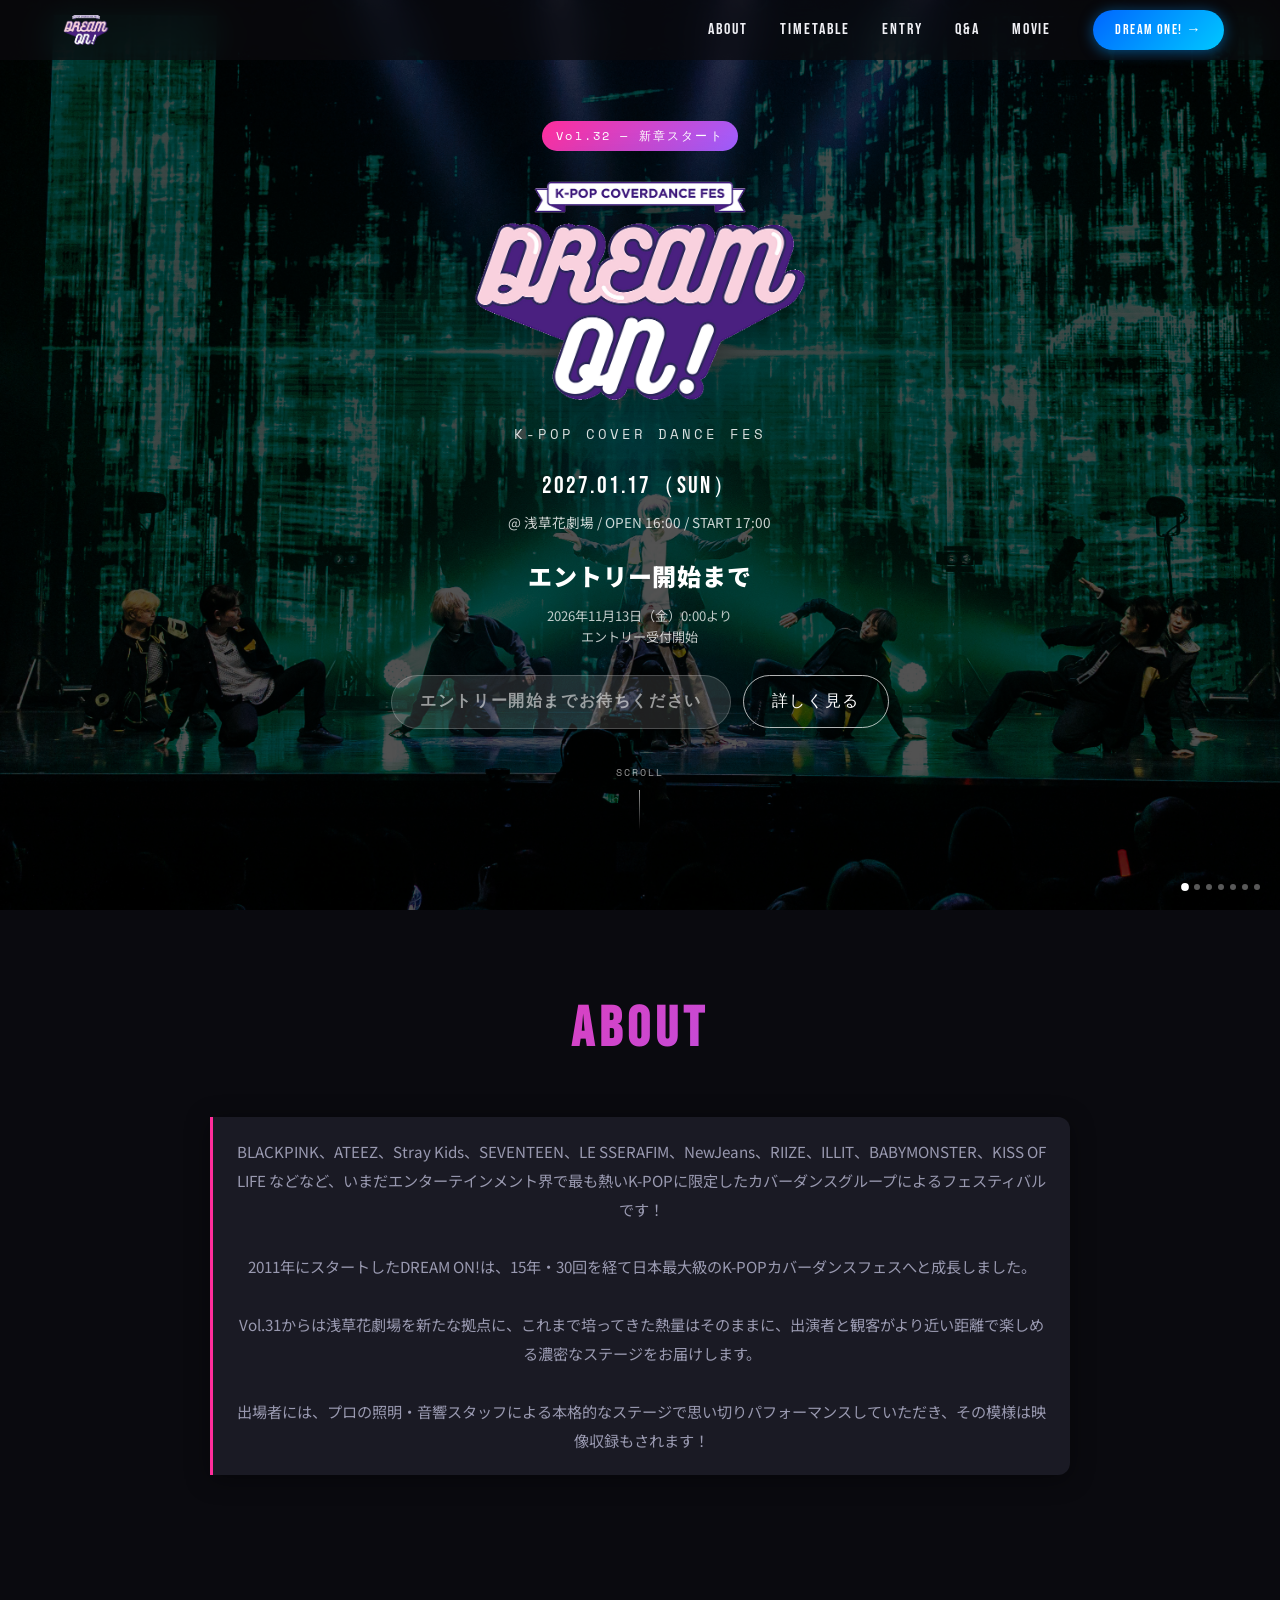
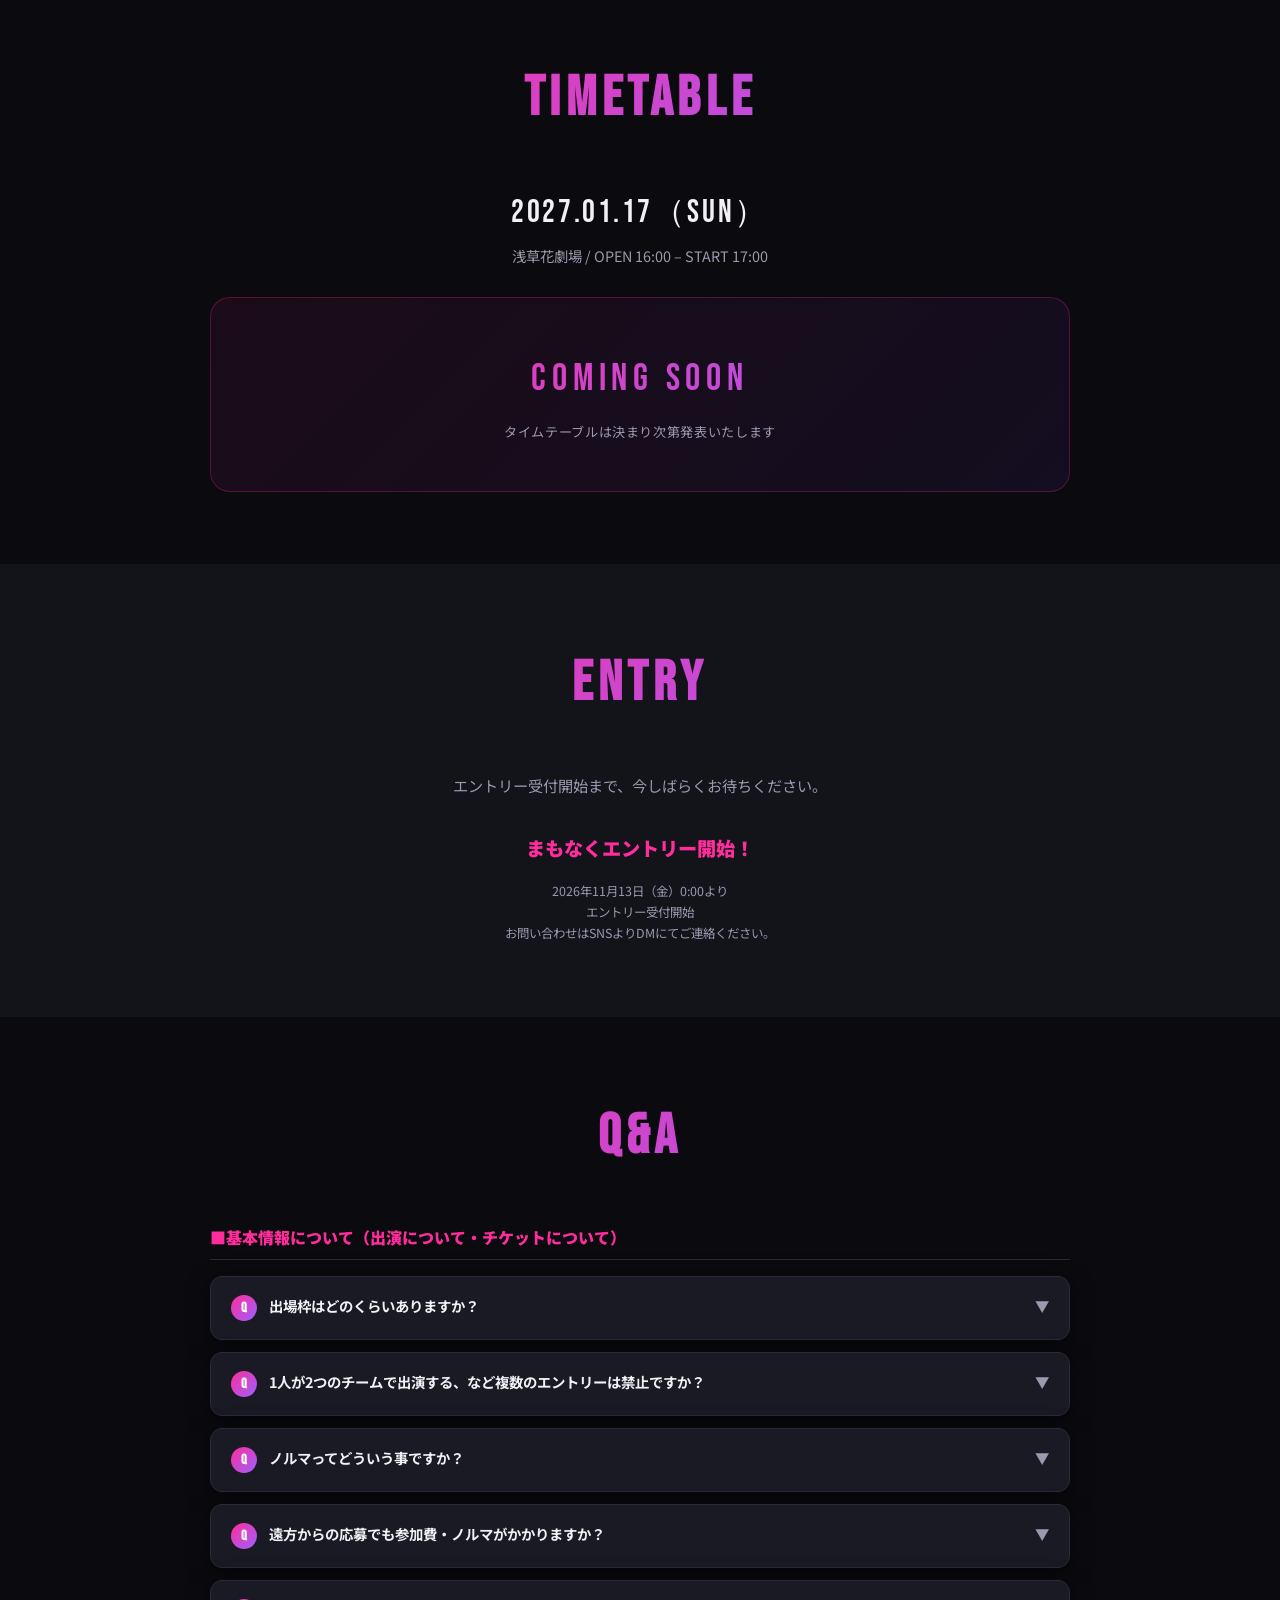
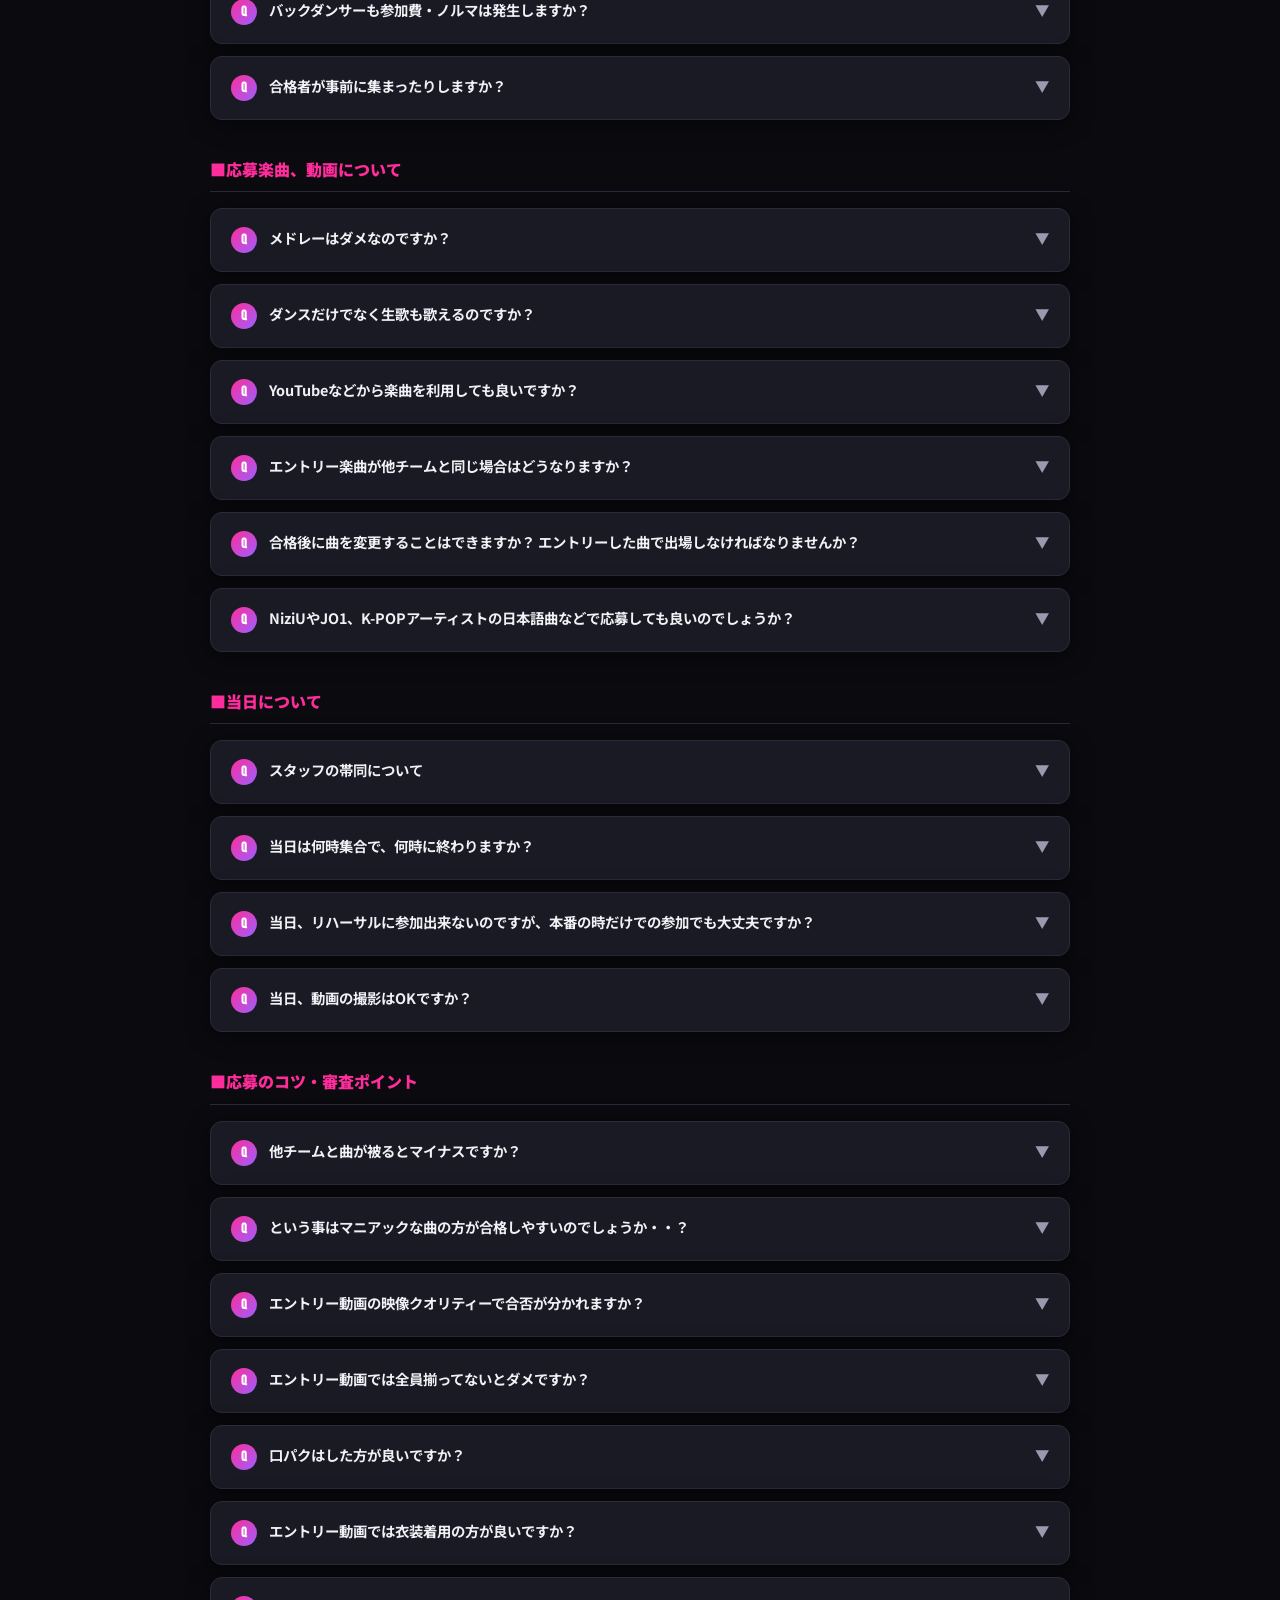
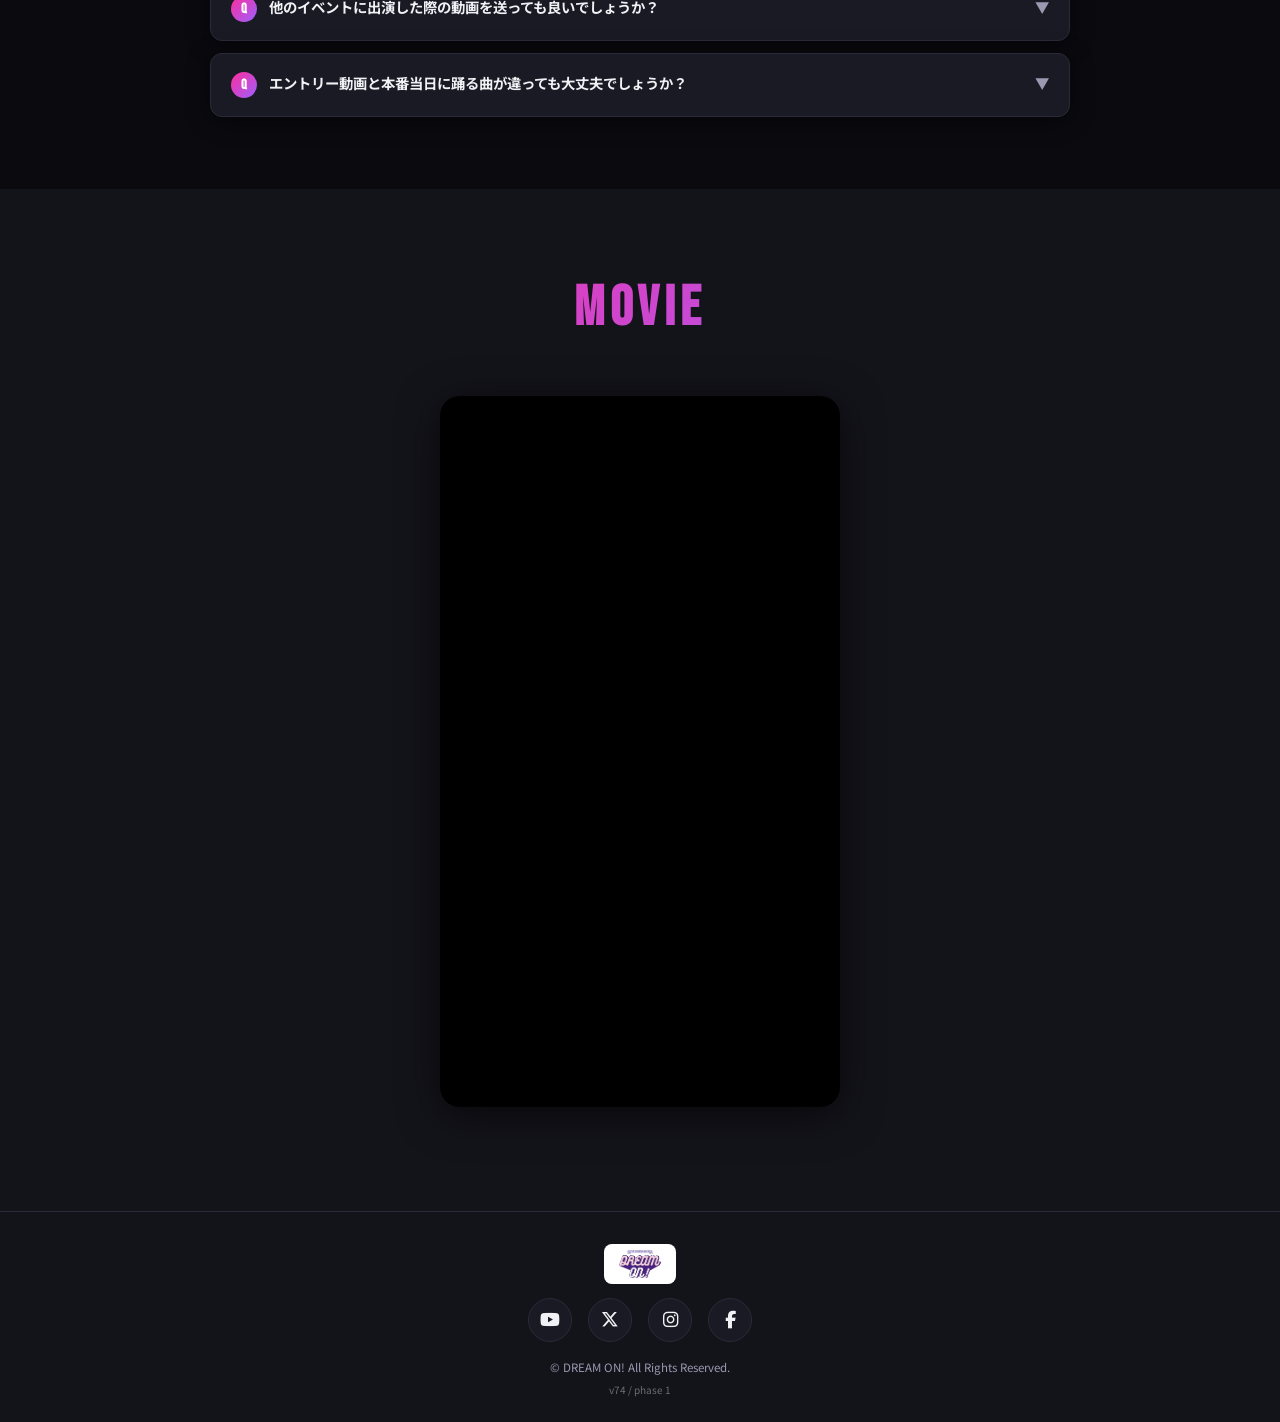
==== index.html @ 27d7d78e "Only render DREAM ON teams in announcement phase" ====
<!-- ============================================
     FILE TYPE : HTML
     SITE      : DREAM ON! (ドリオン)
     VERSION   : 74
============================================ -->
<!DOCTYPE html>
<html lang="ja">
<head>
  <meta charset="UTF-8" />
  <meta name="viewport" content="width=device-width, initial-scale=1.0" />
  <title>DREAM ON! – K-POP COVER DANCE FES</title>
  <meta name="description" content="K-POP COVER DANCE FES「DREAM ON!」は東京で開催されるK-POPカバーダンスの祭典です。" />
  <meta property="og:title" content="DREAM ON! – K-POP COVER DANCE FES" />
  <meta property="og:type" content="website" />
  <link rel="preconnect" href="https://fonts.googleapis.com" />
  <link rel="preconnect" href="https://fonts.gstatic.com" crossorigin />
  <link href="https://fonts.googleapis.com/css2?family=Bebas+Neue&family=Noto+Sans+JP:wght@400;700;900&family=Space+Mono:wght@400;700&display=swap" rel="stylesheet" />
  <link rel="stylesheet" href="https://cdnjs.cloudflare.com/ajax/libs/font-awesome/6.5.0/css/all.min.css" />
  <link rel="stylesheet" href="style.css?v=72" />
</head>
<body>
  <!-- Smooth transparency at the silhouette only; never blur logo colors/text. -->
  <svg width="0" height="0" aria-hidden="true" focusable="false" style="position:absolute;pointer-events:none">
    <defs>
      <filter id="logo-edge-soften" x="-5%" y="-5%" width="110%" height="110%" color-interpolation-filters="sRGB">
        <feGaussianBlur in="SourceAlpha" stdDeviation="0.6" result="softEdge" />
        <feComposite in="SourceGraphic" in2="softEdge" operator="in" />
      </filter>
    </defs>
  </svg>

  <header class="site-header" id="site-header">
    <div class="header-inner">
      <a href="#top" class="logo">
        <img src="images/logo.png"
             onerror="this.style.display='none';this.nextElementSibling.style.display='block';"
             alt="DREAM ON!" class="logo-img" />
        <span class="logo-text" style="display:none">DREAM ON!</span>
      </a>
      <a href="dreamone/index.html" class="site-switch-btn site-switch-btn--one">DREAM ONE! →</a>
      <nav class="global-nav" id="global-nav">
        <ul id="nav-list"></ul>
      </nav>
      <button class="hamburger" id="hamburger" aria-label="メニューを開く">
        <span></span><span></span><span></span>
      </button>
    </div>
  </header>

  <section class="hero" id="top">
    <div class="hero-slider" id="hero-slider"></div>
    <div class="hero-overlay"></div>
    <div class="hero-content">
      <div class="hero-vol-badge" id="hero-vol-badge"></div>
      <div class="hero-logo-wrap">
        <img src="images/logo.png" alt="DREAM ON!" class="hero-logo-img"
             onerror="this.style.display='none';this.nextElementSibling.style.display='block';" />
        <h1 class="hero-title" style="display:none">DREAM ON!</h1>
      </div>
      <p class="hero-sub">K-POP COVER DANCE FES</p>
      <div class="hero-info" id="hero-info"></div>
      <div class="hero-phase" id="hero-phase"></div>
      <div class="hero-cta" id="hero-cta"></div>
      <div class="hero-scroll-hint">
        <span>SCROLL</span>
        <div class="scroll-line"></div>
      </div>
    </div>
    <div class="hero-dots" id="hero-dots"></div>
  </section>

  <section class="section" id="about">
    <div class="section-inner">
      <h2 class="section-title">ABOUT</h2>
      <div class="about-lead" id="about-lead"></div>
    </div>
  </section>

  <section class="section section-alt" id="teams">
    <div class="section-inner">
      <h2 class="section-title">出演チーム一覧</h2>

      <h3 class="teams-block-title">通常ブロック 出演チーム</h3>
      <div class="teams-grid" id="teams-grid"></div>
      <p class="teams-note">(a to z)</p>

      <h3 class="teams-block-title teams-block-title--u18">U-18 アカデミーブロック 出演チーム</h3>
      <div class="teams-grid" id="teams-u18-grid"></div>
      <p class="teams-note">(a to z)</p>

      <div class="u18-section reveal" id="u18-section">
        <h3 class="u18-title" id="u18-title"></h3>
        <p class="u18-body" id="u18-body"></p>
      </div>
    </div>
  </section>

  <section class="section" id="timetable">
    <div class="section-inner">
      <h2 class="section-title">TIMETABLE</h2>
      <div class="timetable-header" id="timetable-header"></div>
      <div class="timetable-list" id="timetable-list"></div>
    </div>
  </section>

  <section class="section section-alt entry-section" id="entry">
    <div class="section-inner">
      <h2 class="section-title">ENTRY</h2>
      <div class="entry-content" id="entry-content">
        <!-- JSで描画 -->
      </div>
    </div>
  </section>

  <section class="section" id="qa">
    <div class="section-inner">
      <h2 class="section-title">Q&A</h2>
      <div class="qa-categories" id="qa-categories"></div>
    </div>
  </section>

  <section class="section section-alt" id="video">
    <div class="section-inner">
      <h2 class="section-title">MOVIE</h2>
      <div class="about-video">
        <iframe id="about-video-iframe" src="" frameborder="0"
          allow="autoplay; fullscreen; picture-in-picture; clipboard-write; encrypted-media"
          allowfullscreen title="DREAM ON! ダイジェスト映像"></iframe>
      </div>
    </div>
  </section>

  <footer class="site-footer">
    <div class="footer-inner">
      <div class="footer-logo">
        <span class="footer-logo-frame">
        <img src="images/logo.png"
             onerror="this.style.display='none';this.nextElementSibling.style.display='block';"
             alt="DREAM ON!" />
        <span class="logo-text" style="display:none">DREAM ON!</span>
        </span>
      </div>
      <div class="footer-social" id="footer-social"></div>
      <p class="footer-copy">© DREAM ON! All Rights Reserved.</p>
      <p class="footer-build" id="footer-build" style="font-size:10px;opacity:0.4;margin-top:4px;"></p>
    </div>
  </footer>

  <script src="main.js?v=74"></script>
</body>
</html>
<!-- ============================================
     FILE TYPE : HTML
     SITE      : DREAM ON! (ドリオン)
     VERSION   : 74
============================================ -->
---- style.css ----
/* ============================================
   FILE TYPE : CSS
   SITE      : DREAM ON! (ドリオン)
   VERSION   : 72
============================================ */
/* =============================================
   ============================================= */

:root {
  --bg:          #0a0a0f;
  --bg-alt:      #13131a;
  --bg-card:     #1a1a24;
  --text:        #f0f0f5;
  --text-sub:    #9999b0;
  --border:      #2a2a3a;
  --accent:      #ff2d9b;
  --accent2:     #9d5fff;
  --accent-grd:  linear-gradient(135deg, #ff2d9b 0%, #9d5fff 100%);
  --hero-overlay:rgba(0,0,0,0.68);
  --header-bg:   rgba(10,10,15,0.72);
  --shadow:      0 4px 24px rgba(0,0,0,0.4);
  --shadow-md:   0 8px 40px rgba(0,0,0,0.6);
  --radius:      12px;
  --radius-lg:   20px;
  --font-en:     'Bebas Neue', sans-serif;
  --font-mono:   'Space Mono', monospace;
  --font-jp:     'Noto Sans JP', sans-serif;
}
/* ライト/ダーク問わず常にダークデザインで固定 */

*, *::before, *::after { box-sizing: border-box; margin: 0; padding: 0; }
html { scroll-behavior: smooth; font-size: 16px; -webkit-text-size-adjust: 100%; color-scheme: dark; }
body { font-family: var(--font-jp); background: var(--bg); color: var(--text); line-height: 1.7; overflow-x: hidden; transition: background 0.3s, color 0.3s; }
img { max-width: 100%; height: auto; display: block; }
a { color: inherit; text-decoration: none; }
ul { list-style: none; }


/* ---------- Header（単一バー・全デバイス共通） ---------- */
.site-header {
  position: fixed; top: 0; left: 0; right: 0; z-index: 1000;
  background: var(--header-bg);
  backdrop-filter: blur(16px); -webkit-backdrop-filter: blur(16px);
  transition: background 0.3s, box-shadow 0.3s;
}
.header-inner {
  max-width: 1200px; margin: 0 auto; padding: 0 16px;
  height: 60px; display: flex; align-items: center; gap: 10px;
}

/* ロゴ（左端・余白で他を押し出す） */
.logo { display: flex; align-items: center; flex-shrink: 0; margin-right: auto; }
.logo-img { height: 34px; width: auto; object-fit: contain; filter: url(#logo-edge-soften); }
.logo-text { font-family: var(--font-en); font-size: 1.3rem; letter-spacing: 0.05em; background: var(--accent-grd); -webkit-background-clip: text; -webkit-text-fill-color: transparent; background-clip: text; }

/* サイト切り替えボタン（常時表示・青系） */
.site-switch-btn {
  flex-shrink: 0; display: inline-flex; align-items: center; gap: 5px;
  padding: 8px 18px; border-radius: 100px;
  font-family: var(--font-en); font-size: 0.9rem; letter-spacing: 0.1em;
  white-space: nowrap;
  background: linear-gradient(135deg, #0066ff, #00c8ff);
  color: #fff !important; -webkit-text-fill-color: #fff;
  box-shadow: 0 2px 14px rgba(0,150,255,0.5);
  transition: transform 0.2s, box-shadow 0.2s;
  animation: switchPulse 2.5s ease-in-out infinite;
}
.site-switch-btn:active { transform: scale(0.96); }
.site-switch-btn:hover { box-shadow: 0 4px 22px rgba(0,150,255,0.7); }
@keyframes switchPulse { 0%,100% { transform: scale(1); } 50% { transform: scale(1.03); } }

/* ハンバーガー（スマホのみ） */
.hamburger { flex-shrink: 0; display: flex; flex-direction: column; gap: 5px; background: none; border: none; cursor: pointer; padding: 6px; }
.hamburger span { display: block; width: 24px; height: 2px; background: var(--text); border-radius: 2px; transition: transform 0.3s, opacity 0.3s; }
.hamburger.open span:nth-child(1) { transform: translateY(7px) rotate(45deg); }
.hamburger.open span:nth-child(2) { opacity: 0; }
.hamburger.open span:nth-child(3) { transform: translateY(-7px) rotate(-45deg); }

/* ナビ（スマホ：ヘッダー下にドロップダウン） */
.global-nav {
  position: fixed; top: 60px; left: 0; right: 0;
  background: var(--header-bg);
  backdrop-filter: blur(20px); -webkit-backdrop-filter: blur(20px);
  max-height: 0; overflow: hidden;
  transition: max-height 0.4s ease, padding 0.3s;
}
.global-nav.open { max-height: 400px; padding: 12px 0; box-shadow: 0 8px 24px rgba(0,0,0,0.15); }
.global-nav ul { display: flex; flex-direction: column; align-items: center; gap: 2px; }
.global-nav ul li a { display: block; padding: 12px 40px; font-family: var(--font-en); font-size: 1.4rem; letter-spacing: 0.12em; color: var(--text); transition: color 0.2s; }
.global-nav ul li a:hover { color: var(--accent); }

/* ---------- Hero ---------- */
.hero {
  position: relative; width: 100%; min-height: 100svh;
  overflow: hidden; display: flex; flex-direction: column;
  align-items: center; justify-content: center;
  padding: 100px 24px 80px; box-sizing: border-box;
}
.hero-slider { position: absolute; inset: 0; }
.hero-slide { position: absolute; inset: 0; background-size: cover; background-position: center center; background-repeat: no-repeat; opacity: 0; transition: opacity 1s ease; }
.hero-slide.active { opacity: 1; }
.hero-slide.fallback-0 { background-image: linear-gradient(135deg, #1a0030, #3d0068, #6b0099); }
.hero-slide.fallback-1 { background-image: linear-gradient(135deg, #00204a, #004080, #0070cc); }
.hero-slide.fallback-2 { background-image: linear-gradient(135deg, #2d0038, #7a0080, #cc00cc); }
.hero-slide.fallback-3 { background-image: linear-gradient(135deg, #1a1a00, #4a4a00, #999900); }
.hero-slide.fallback-4 { background-image: linear-gradient(135deg, #001a2d, #003d5c, #0080bb); }
.hero-overlay { position: absolute; inset: 0; background: var(--hero-overlay); z-index: 1; }
.hero-content { position: relative; z-index: 2; text-align: center; padding: 0; color: #fff; max-width: 600px; }
.hero-logo-wrap { margin-bottom: 8px; animation: fadeInUp 0.8s 0.4s both; }
.hero-logo-img { max-width: min(440px, 85vw); width: 100%; margin: 0 auto; filter: url(#logo-edge-soften) drop-shadow(0 4px 24px rgba(0,0,0,0.45)); }
.hero-vol-badge { display: inline-block; font-family: var(--font-mono); font-size: 0.75rem; letter-spacing: 0.18em; background: var(--accent-grd); padding: 5px 14px; border-radius: 100px; margin-bottom: 16px; animation: fadeInUp 0.8s 0.2s both; }
.hero-title { font-family: var(--font-en); font-size: clamp(4rem, 20vw, 8rem); line-height: 1; letter-spacing: 0.04em; color: #fff; text-shadow: 0 2px 40px rgba(0,0,0,0.5); animation: fadeInUp 0.8s 0.4s both; }
.hero-sub { font-family: var(--font-mono); font-size: clamp(0.65rem, 3vw, 0.85rem); letter-spacing: 0.22em; color: rgba(255,255,255,0.85); margin-top: 8px; animation: fadeInUp 0.8s 0.55s both; }
.hero-info { margin-top: 20px; animation: fadeInUp 0.8s 0.7s both; }
.hero-info .event-date { font-family: var(--font-en); font-size: clamp(1.1rem, 4vw, 1.5rem); letter-spacing: 0.08em; }
.hero-info .event-venue { font-size: 0.85rem; color: rgba(255,255,255,0.8); margin-top: 4px; }
.hero-cta { display: flex; gap: 12px; justify-content: center; flex-wrap: wrap; margin-top: 28px; animation: fadeInUp 0.8s 0.85s both; }

/* ---------- Phase（エントリー状態） ---------- */
.hero-phase { margin-top: 22px; animation: fadeInUp 0.8s 0.8s both; }
.phase-headline { font-size: clamp(1.1rem, 4.5vw, 1.5rem); font-weight: 900; letter-spacing: 0.04em; margin-bottom: 8px; }
.phase-headline.phase-open { color: #ff6ec7; text-shadow: 0 0 18px rgba(255,45,155,0.5); }
.phase-headline.phase-before { color: #ffffff; }
.phase-headline.phase-closed { color: #c0c0d0; }
.phase-headline.phase-announced { color: #ffd84d; text-shadow: 0 0 18px rgba(255,200,40,0.5); }
.phase-note { font-size: 0.82rem; color: rgba(255,255,255,0.75); line-height: 1.6; white-space: pre-line; }
.phase-cd-label { font-family: var(--font-mono); font-size: 0.7rem; letter-spacing: 0.15em; color: rgba(255,255,255,0.6); margin-bottom: 6px; margin-top: 10px; }
.phase-event-date { font-size: 0.9rem; color: rgba(255,255,255,0.85); margin: 8px 0 4px; letter-spacing: 0.05em; }
.cd-box-large .cd-num { font-size: clamp(3rem, 15vw, 5rem); }
.cd-box-large { min-width: 120px; padding: 20px 16px; }

/* カウントダウン */
.phase-countdown { display: flex; gap: 10px; justify-content: center; margin: 14px 0; }
.cd-box { display: flex; flex-direction: column; align-items: center; min-width: 58px; padding: 10px 6px; background: rgba(255,255,255,0.08); border: 1px solid rgba(255,255,255,0.18); border-radius: 12px; backdrop-filter: blur(6px); }
.cd-num { font-family: var(--font-en); font-size: clamp(1.6rem, 7vw, 2.4rem); line-height: 1; color: #fff; }
.cd-unit { font-family: var(--font-mono); font-size: 0.55rem; letter-spacing: 0.15em; color: rgba(255,255,255,0.6); margin-top: 4px; }
.cd-open { font-weight: 900; font-size: 1.1rem; color: #ff6ec7; }

/* 無効ボタン */
.btn-disabled { display: inline-flex; align-items: center; justify-content: center; padding: 12px 28px; border-radius: 100px; font-family: var(--font-jp); font-weight: 700; font-size: 0.85rem; letter-spacing: 0.04em; background: rgba(255,255,255,0.12); color: rgba(255,255,255,0.55); border: 1px solid rgba(255,255,255,0.2); cursor: default; white-space: nowrap; }
.hero-scroll-hint { position: relative; margin-top: 36px; z-index: 2; display: flex; flex-direction: column; align-items: center; gap: 8px; color: rgba(255,255,255,0.6); font-family: var(--font-mono); font-size: 0.65rem; letter-spacing: 0.2em; animation: fadeIn 1s 1.2s both; }
.scroll-line { width: 1px; height: 40px; background: linear-gradient(to bottom, rgba(255,255,255,0.6), transparent); animation: scrollPulse 1.8s ease-in-out infinite; }
.hero-dots { position: absolute; bottom: 20px; right: 20px; z-index: 3; display: flex; gap: 6px; }
.hero-dot { width: 6px; height: 6px; border-radius: 50%; background: rgba(255,255,255,0.35); border: none; cursor: pointer; padding: 0; transition: background 0.3s, transform 0.3s; }
.hero-dot.active { background: #fff; transform: scale(1.3); }

/* ---------- Buttons ---------- */
.btn { display: inline-flex; align-items: center; justify-content: center; padding: 12px 28px; border-radius: 100px; font-family: var(--font-en); font-size: 1rem; letter-spacing: 0.1em; cursor: pointer; transition: transform 0.2s, box-shadow 0.2s; white-space: nowrap; }
.btn:active { transform: scale(0.97); }
.btn-primary { background: var(--accent-grd); color: #fff; box-shadow: 0 4px 20px rgba(233,30,140,0.35); }
.btn-primary:hover { box-shadow: 0 6px 28px rgba(233,30,140,0.55); }
.btn-outline { background: transparent; color: #fff; border: 1.5px solid rgba(255,255,255,0.7); }
.btn-outline:hover { background: rgba(255,255,255,0.1); }
.btn-large { padding: 16px 48px; font-size: 1.2rem; }

/* ---------- Sections ---------- */
.section { padding: 72px 0; background: var(--bg); }
.section-alt { background: var(--bg-alt); }
.section-inner { max-width: 900px; margin: 0 auto; padding: 0 20px; }
.section-title { font-family: var(--font-en); font-size: clamp(2.2rem, 8vw, 3.5rem); letter-spacing: 0.1em; text-align: center; margin-bottom: 40px; background: var(--accent-grd); -webkit-background-clip: text; -webkit-text-fill-color: transparent; background-clip: text; }

/* ---------- About ---------- */
.about-lead { font-size: 0.95rem; line-height: 1.9; color: var(--text-sub); text-align: center; margin-bottom: 32px; padding: 20px; border-left: 3px solid var(--accent); background: var(--bg-card); border-radius: 0 var(--radius) var(--radius) 0; box-shadow: var(--shadow); }
.about-video { position: relative; width: 100%; max-width: 400px; aspect-ratio: 9 / 16; margin: 0 auto 32px; background: #000; border-radius: var(--radius-lg); overflow: hidden; box-shadow: var(--shadow-md); }
.about-video iframe { position: absolute; inset: 0; width: 100%; height: 100%; border: none; }
.about-body { font-size: 0.9rem; line-height: 2; color: var(--text-sub); white-space: pre-line; margin-bottom: 40px; }
.features-grid { display: grid; grid-template-columns: 1fr 1fr; gap: 16px; }
.feature-card { background: var(--bg-card); border: 1px solid var(--border); border-radius: var(--radius); padding: 20px 16px; box-shadow: var(--shadow); transition: transform 0.2s, box-shadow 0.2s; }
.feature-card:hover { transform: translateY(-3px); box-shadow: var(--shadow-md); }
.feature-icon { font-size: 1.8rem; margin-bottom: 8px; }
.feature-title { font-size: 0.85rem; font-weight: 700; margin-bottom: 4px; }
.feature-desc { font-size: 0.78rem; color: var(--text-sub); line-height: 1.6; }

/* ---------- Timetable ---------- */
.timetable-header { text-align: center; margin-bottom: 28px; }
.timetable-header .tt-date { font-family: var(--font-en); font-size: clamp(1.4rem, 5vw, 2rem); letter-spacing: 0.08em; }
.timetable-header .tt-venue { font-size: 0.9rem; color: var(--text-sub); margin-top: 4px; }
.timetable-list { display: flex; flex-direction: column; gap: 2px; }
.tt-row { display: flex; align-items: center; border-radius: var(--radius); overflow: hidden; background: var(--bg-card); border: 1px solid var(--border); transition: transform 0.15s; }
.tt-row:hover { transform: translateX(4px); }
.tt-time { flex-shrink: 0; width: 80px; background: var(--accent-grd); color: #fff; text-align: center; padding: 14px 8px; font-family: var(--font-mono); font-size: 0.82rem; font-weight: 700; }
.tt-act { flex: 1; padding: 14px 16px; font-size: 0.9rem; font-weight: 500; }
.tt-row.dj .tt-time { background: linear-gradient(135deg, #7c3aed, #a855f7); }
.tt-row.dj .tt-act { color: var(--text-sub); font-style: italic; }

/* ---------- Teams ---------- */
.teams-block-title { font-size: 1rem; font-weight: 900; text-align: center; margin: 28px 0 14px; color: var(--text); }
.teams-block-title:first-of-type { margin-top: 0; }
.teams-block-title--u18 { color: var(--accent); }
.teams-grid { display: grid; grid-template-columns: repeat(2, 1fr); gap: 10px; margin-bottom: 12px; justify-items: center; }
.teams-grid:has(.team-card:only-child) { grid-template-columns: 1fr; max-width: 320px; margin-left: auto; margin-right: auto; }
.team-card { background: var(--bg-card); border: 1px solid var(--border); border-radius: var(--radius); padding: 12px 14px; font-size: 0.82rem; font-weight: 700; text-align: center; transition: transform 0.2s, border-color 0.2s; }
.team-card:hover { transform: translateY(-2px); border-color: var(--accent); box-shadow: 0 4px 16px rgba(233,30,140,0.2); }
.teams-note { text-align: center; font-size: 0.75rem; color: var(--text-sub); margin-bottom: 8px; }

/* ---------- Coming Soon ---------- */
.coming-soon-box {
  position: relative;
  padding: 48px 24px;
  text-align: center;
  border: 1px solid rgba(233,30,140,0.3);
  border-radius: var(--radius-lg);
  background: linear-gradient(135deg, rgba(233,30,140,0.08), rgba(124,58,237,0.08));
  overflow: hidden;
}
.coming-soon-text {
  font-family: var(--font-en);
  font-size: clamp(1.6rem, 7vw, 2.4rem);
  letter-spacing: 0.15em;
  background: var(--accent-grd);
  -webkit-background-clip: text; -webkit-text-fill-color: transparent; background-clip: text;
}
.coming-soon-sub { margin-top: 10px; font-size: 0.82rem; color: var(--text-sub); letter-spacing: 0.05em; }

/* ---------- Entry ---------- */
.entry-section { text-align: center; }
.entry-lead { font-size: 0.95rem; line-height: 1.9; margin-bottom: 32px; color: var(--text-sub); }
.entry-steps { display: flex; flex-direction: column; gap: 16px; margin-bottom: 36px; text-align: left; }
.entry-step { display: flex; align-items: flex-start; gap: 16px; background: var(--bg-card); border: 1px solid var(--border); border-radius: var(--radius); padding: 18px 20px; box-shadow: var(--shadow); }
.step-num { font-family: var(--font-en); font-size: 2rem; line-height: 1; background: var(--accent-grd); -webkit-background-clip: text; -webkit-text-fill-color: transparent; background-clip: text; flex-shrink: 0; }
.step-text strong { display: block; font-size: 0.95rem; font-weight: 700; margin-bottom: 4px; }
.step-text span { font-size: 0.82rem; color: var(--text-sub); }
.entry-note { margin-top: 16px; font-size: 0.78rem; color: var(--text-sub); }

/* ENTRYフェーズ対応 */
.entry-phase-msg { text-align: center; padding: 16px 0; }
.entry-phase-closed .entry-lead { color: var(--text-sub); }
.entry-announced-img { max-width: min(600px, 100%); margin: 0 auto 28px; border-radius: var(--radius-lg); box-shadow: var(--shadow-md); }
.entry-event-cd-label { font-family: var(--font-mono); font-size: 0.75rem; letter-spacing: 0.18em; color: var(--accent); margin-bottom: 12px; }
.entry-cd-wrap { display: flex; gap: 12px; justify-content: center; margin-bottom: 8px; }
.entry-cd-box { display: flex; flex-direction: column; align-items: center; min-width: 68px; padding: 14px 8px; background: var(--bg-card); border: 1px solid var(--border); border-radius: var(--radius); box-shadow: var(--shadow); }
.entry-cd-num { font-family: var(--font-en); font-size: clamp(1.8rem, 7vw, 2.8rem); line-height: 1; color: var(--text); }
.entry-cd-unit { font-family: var(--font-mono); font-size: 0.55rem; letter-spacing: 0.15em; color: var(--text-sub); margin-top: 4px; }
.entry-cd-open { font-weight: 900; font-size: 1.2rem; color: var(--accent); margin: 12px 0; }

/* ---------- Q&A ---------- */
.qa-category { margin-bottom: 36px; }
.qa-category:last-child { margin-bottom: 0; }
.qa-category-title { font-size: 1rem; font-weight: 900; color: var(--accent); margin-bottom: 16px; padding-bottom: 8px; border-bottom: 1px solid var(--border); }
.qa-list { display: flex; flex-direction: column; gap: 12px; }
.qa-item { background: var(--bg-card); border: 1px solid var(--border); border-radius: var(--radius); overflow: hidden; box-shadow: var(--shadow); }
.qa-question { width: 100%; background: none; border: none; padding: 18px 20px; text-align: left; cursor: pointer; display: flex; align-items: flex-start; gap: 12px; font-family: var(--font-jp); font-size: 0.9rem; font-weight: 700; color: var(--text); transition: background 0.2s; }
.qa-q-icon { flex-shrink: 0; width: 26px; height: 26px; border-radius: 50%; background: var(--accent-grd); color: #fff; display: flex; align-items: center; justify-content: center; font-family: var(--font-en); font-size: 0.85rem; }
.qa-chevron { margin-left: auto; flex-shrink: 0; transition: transform 0.3s; color: var(--text-sub); }
.qa-item.open .qa-chevron { transform: rotate(180deg); }
.qa-answer { max-height: 0; overflow: hidden; transition: max-height 0.35s ease; }
.qa-item.open .qa-answer { max-height: 300px; }
.qa-answer-inner { padding: 0 20px 18px 58px; font-size: 0.88rem; line-height: 1.8; color: var(--text-sub); }

/* ---------- Footer ---------- */
.site-footer { background: var(--bg-alt); border-top: 1px solid var(--border); padding: 48px 0 32px; }
.footer-inner { max-width: 600px; margin: 0 auto; padding: 0 20px; text-align: center; }
.footer-logo { display: flex; justify-content: center; margin-bottom: 20px; }
.footer-logo-frame { display: inline-flex; background: white; padding: 4px 8px; border-radius: 8px; }
.footer-logo img { height: 32px; width: auto; object-fit: contain; filter: url(#logo-edge-soften); }
.footer-social { display: flex; justify-content: center; gap: 16px; margin-bottom: 24px; flex-wrap: wrap; }
.social-link { display: flex; align-items: center; justify-content: center; width: 44px; height: 44px; border-radius: 50%; border: 1px solid var(--border); background: var(--bg-card); font-size: 1.1rem; color: var(--text); transition: transform 0.2s, border-color 0.2s, color 0.2s; }
.social-link:hover { transform: translateY(-3px); border-color: var(--accent); color: var(--accent); }
.footer-links { display: flex; justify-content: center; gap: 20px; flex-wrap: wrap; margin-bottom: 20px; }
.footer-links a { font-size: 0.78rem; color: var(--text-sub); text-decoration: underline; text-underline-offset: 3px; }
.footer-links a:hover { color: var(--accent); }
.footer-copy { font-size: 0.72rem; color: var(--text-sub); }

/* ---------- Animations ---------- */
@keyframes fadeInUp { from { opacity: 0; transform: translateY(24px); } to { opacity: 1; transform: translateY(0); } }
@keyframes fadeIn { from { opacity: 0; } to { opacity: 1; } }
@keyframes scrollPulse { 0%, 100% { opacity: 0.6; } 50% { opacity: 1; } }
.reveal { opacity: 0; transform: translateY(28px); transition: opacity 0.6s ease, transform 0.6s ease; }
.reveal.visible { opacity: 1; transform: translateY(0); }

/* ---------- Desktop (768px+) ---------- */
@media (min-width: 768px) {
  /* PCではナビを横並び、すべて1行に収める */
  .hamburger { display: none; }
  .global-nav {
    position: static; max-height: none; padding: 0;
    background: none; backdrop-filter: none; -webkit-backdrop-filter: none;
    overflow: visible; box-shadow: none;
    flex-shrink: 0;
  }
  .global-nav ul { flex-direction: row; gap: 0; }
  .global-nav ul li a { padding: 8px 12px; font-size: 0.95rem; }
  /* 並び順：ロゴ（左）→ ナビ → 切り替えボタン（右） */
  .logo { margin-right: auto; }
  .global-nav { order: 2; margin-right: 16px; }
  .site-switch-btn { order: 3; font-size: 0.9rem; padding: 8px 22px; }
  .hero { padding-top: 120px; padding-bottom: 80px; }

  .features-grid { grid-template-columns: repeat(4, 1fr); }
  .teams-grid { grid-template-columns: repeat(3, 1fr); }
  .entry-steps { flex-direction: row; gap: 20px; }
  .entry-step { flex-direction: column; text-align: center; flex: 1; }
  .site-footer { padding: 32px 0 24px; }
  .footer-logo { margin-bottom: 14px; }
  .footer-social { margin-bottom: 16px; }
  .footer-links { margin-bottom: 12px; }
}
@media (min-width: 1024px) {
  .teams-grid { grid-template-columns: repeat(4, 1fr); }
  .global-nav ul li a { padding: 8px 16px; font-size: 1rem; }
}
/* ============================================
   FILE TYPE : CSS
   SITE      : DREAM ON! (ドリオン)
   VERSION   : 71
============================================ */

/* ---------- U-18 アカデミーブロック ---------- */
.u18-section { margin-top: 40px; padding: 28px 24px; background: linear-gradient(135deg, rgba(233,30,140,0.08), rgba(124,58,237,0.12)); border: 1px solid rgba(233,30,140,0.3); border-radius: var(--radius-lg); }
.u18-title { font-size: clamp(1rem, 4vw, 1.2rem); font-weight: 900; color: var(--accent); margin-bottom: 16px; line-height: 1.5; }
.u18-body { font-size: 0.88rem; line-height: 2; color: var(--text-sub); white-space: pre-line; }
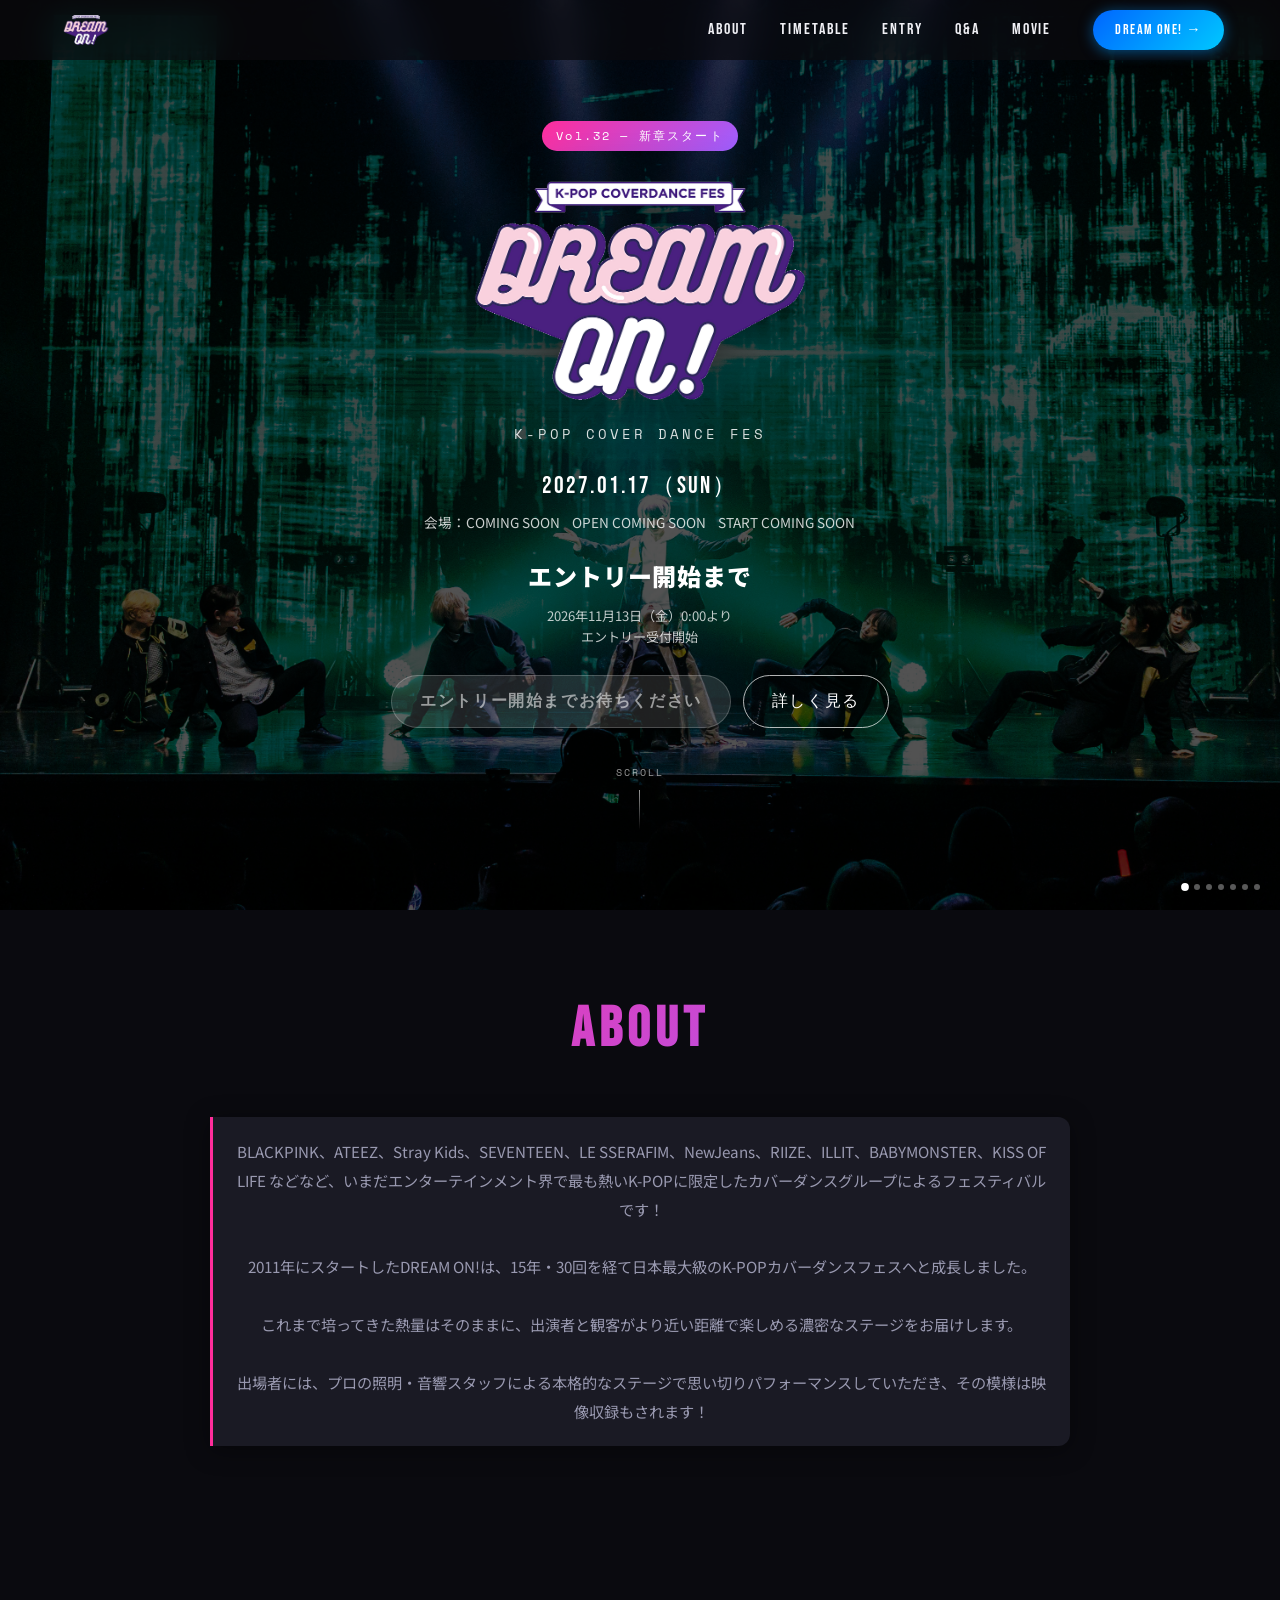
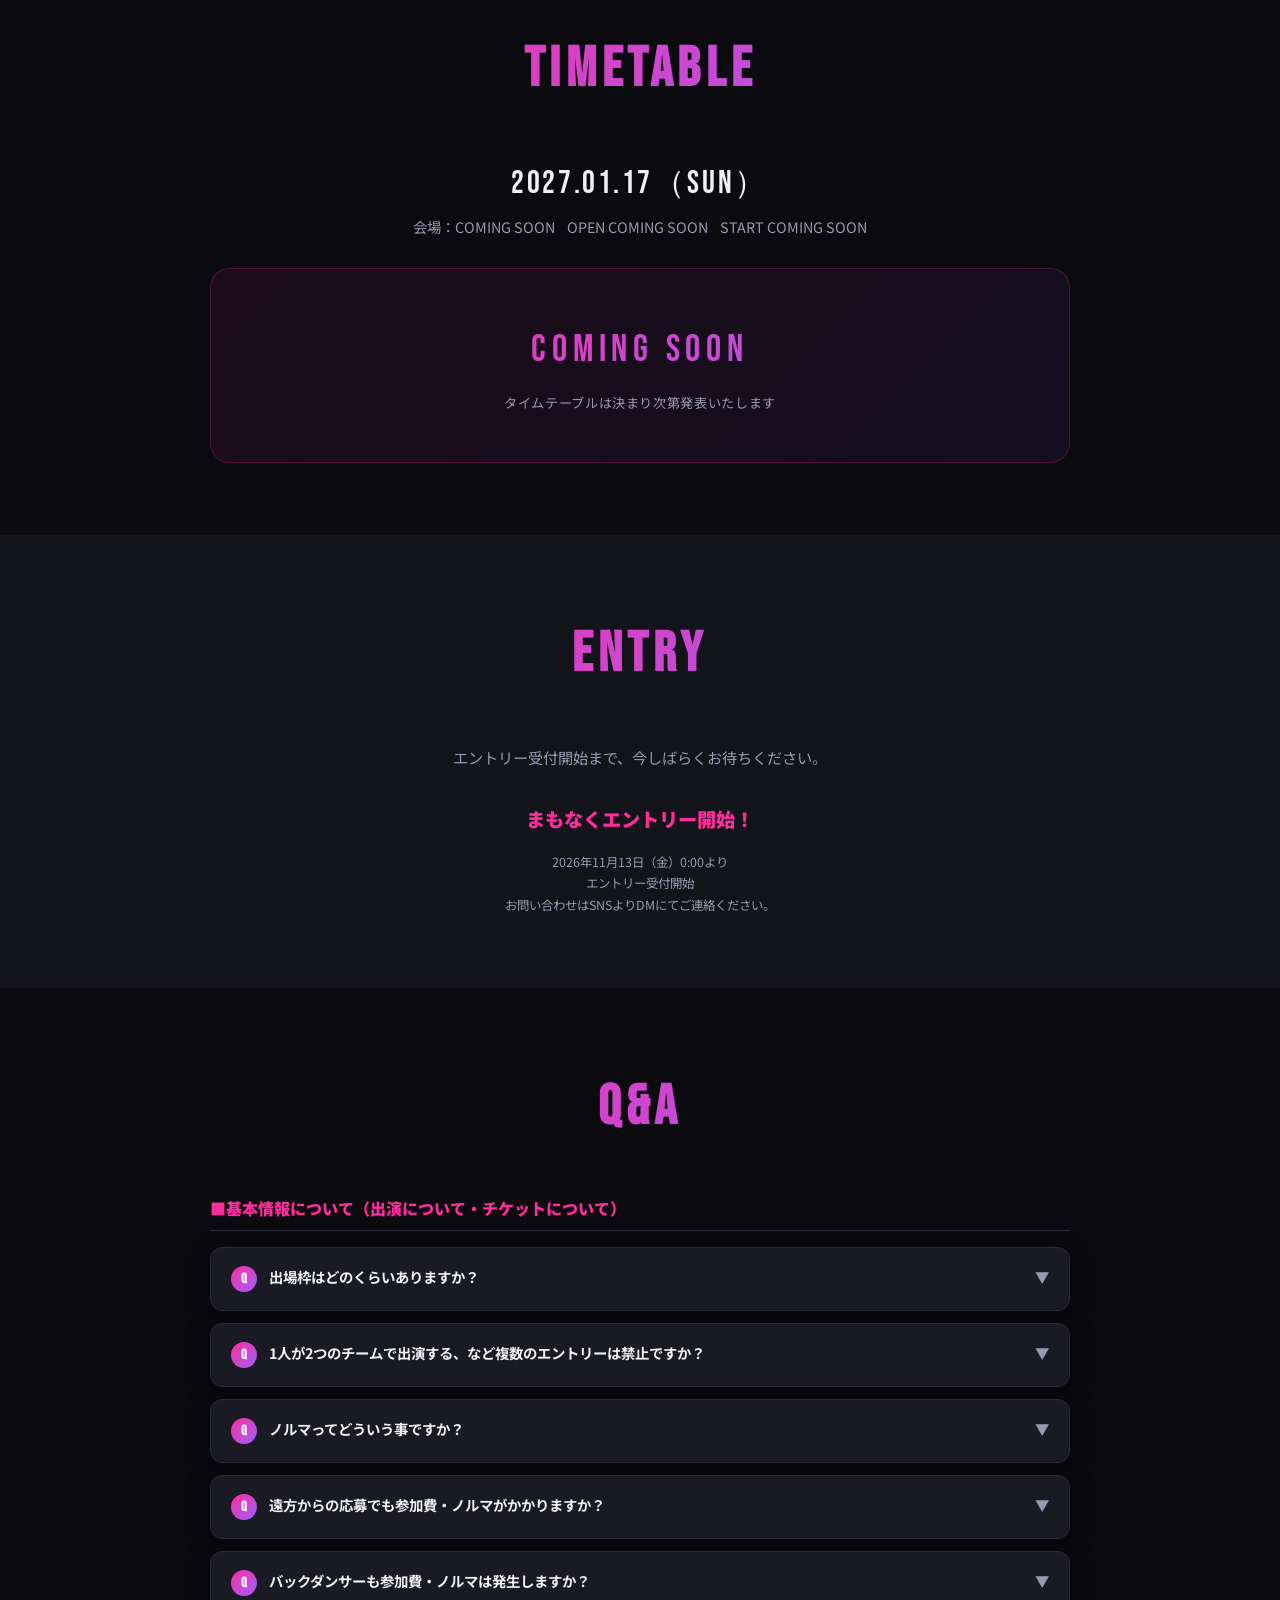
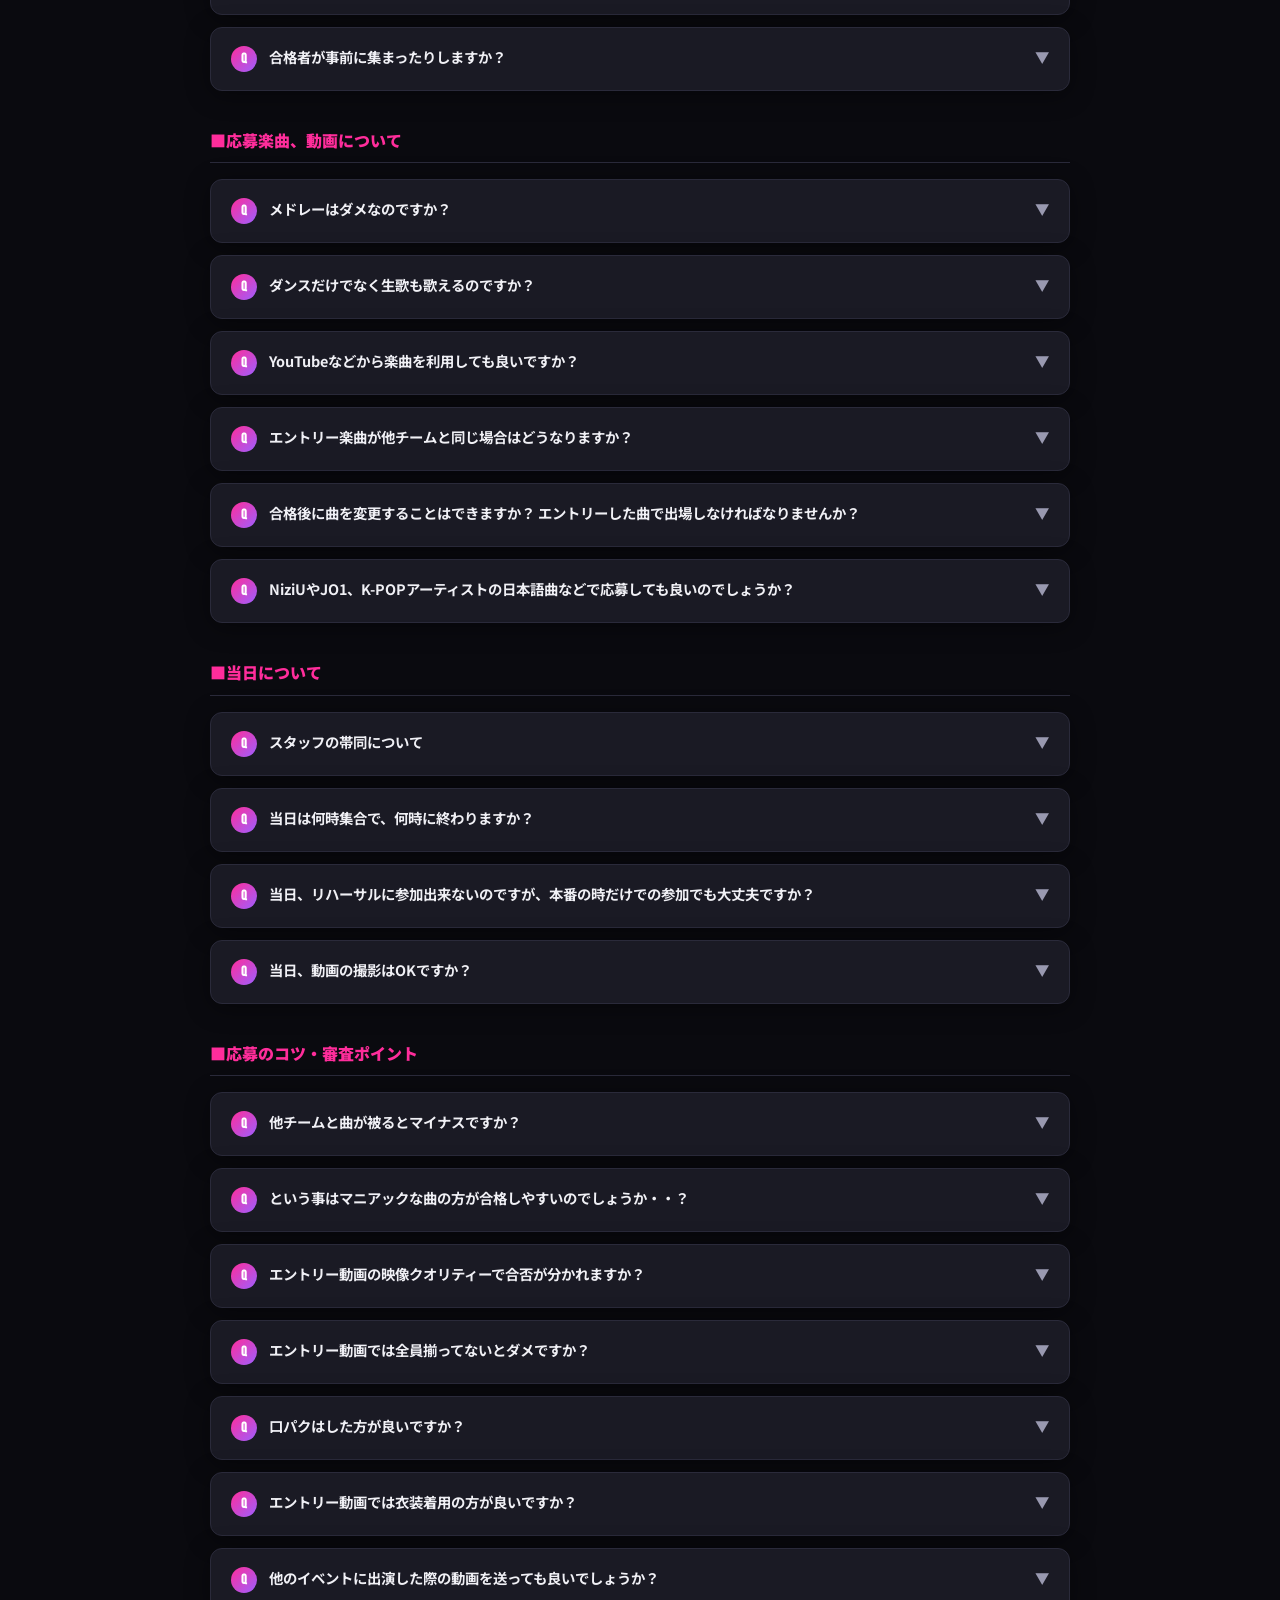
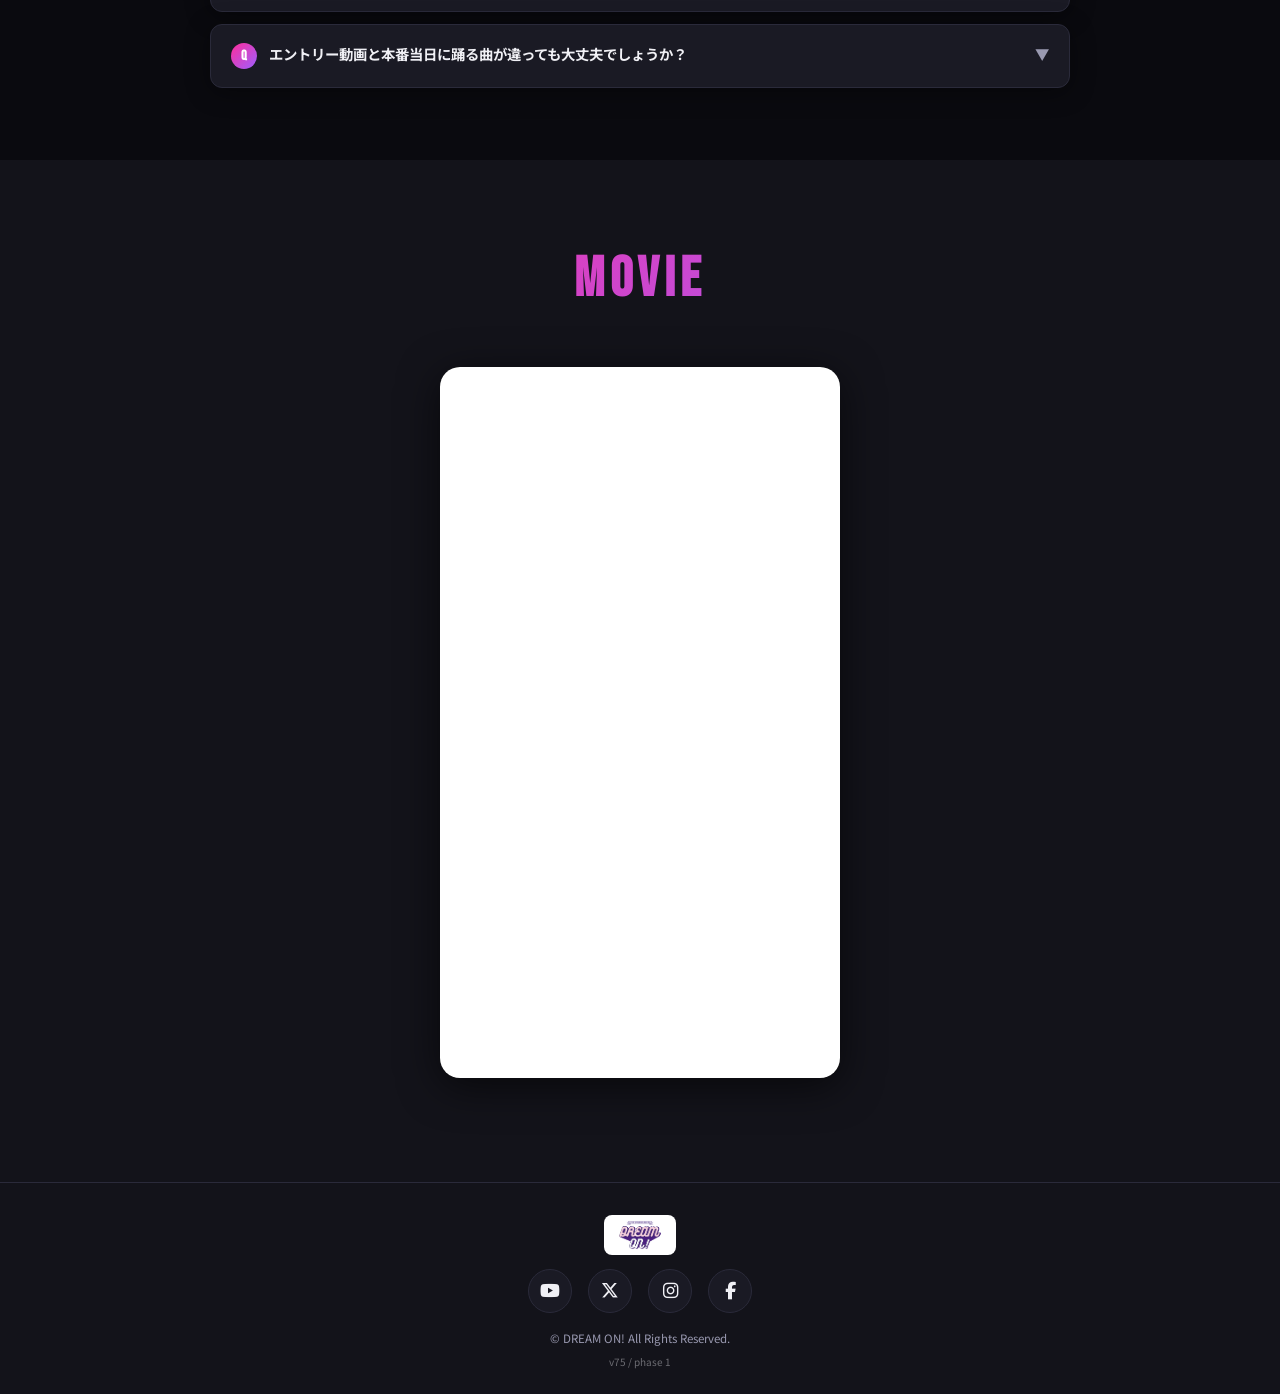
==== commit ccc567e9: "Mark DREAM ON venue and door times as coming soon" ====
--- a/index.html
+++ b/index.html
@@ -1,7 +1,7 @@
 <!-- ============================================
      FILE TYPE : HTML
      SITE      : DREAM ON! (ドリオン)
-     VERSION   : 74
+     VERSION   : 75
 ============================================ -->
 <!DOCTYPE html>
 <html lang="ja">
@@ -16,7 +16,7 @@
   <link rel="preconnect" href="https://fonts.gstatic.com" crossorigin />
   <link href="https://fonts.googleapis.com/css2?family=Bebas+Neue&family=Noto+Sans+JP:wght@400;700;900&family=Space+Mono:wght@400;700&display=swap" rel="stylesheet" />
   <link rel="stylesheet" href="https://cdnjs.cloudflare.com/ajax/libs/font-awesome/6.5.0/css/all.min.css" />
-  <link rel="stylesheet" href="style.css?v=72" />
+  <link rel="stylesheet" href="style.css?v=75" />
 </head>
 <body>
   <!-- Smooth transparency at the silhouette only; never blur logo colors/text. -->
@@ -146,11 +146,11 @@
     </div>
   </footer>
 
-  <script src="main.js?v=74"></script>
+  <script src="main.js?v=75"></script>
 </body>
 </html>
 <!-- ============================================
      FILE TYPE : HTML
      SITE      : DREAM ON! (ドリオン)
-     VERSION   : 74
+     VERSION   : 75
 ============================================ -->
--- a/style.css
+++ b/style.css
@@ -1,7 +1,7 @@
 /* ============================================
    FILE TYPE : CSS
    SITE      : DREAM ON! (ドリオン)
-   VERSION   : 72
+   VERSION   : 75
 ============================================ */
 /* =============================================
    ============================================= */
@@ -51,6 +51,8 @@
 /* ロゴ（左端・余白で他を押し出す） */
 .logo { display: flex; align-items: center; flex-shrink: 0; margin-right: auto; }
 .logo-img { height: 34px; width: auto; object-fit: contain; filter: url(#logo-edge-soften); }
+.event-venue, .tt-venue { display: flex; flex-wrap: wrap; justify-content: center; gap: 4px 12px; }
+.event-info-item { display: inline-block; white-space: nowrap; }
 .logo-text { font-family: var(--font-en); font-size: 1.3rem; letter-spacing: 0.05em; background: var(--accent-grd); -webkit-background-clip: text; -webkit-text-fill-color: transparent; background-clip: text; }
 
 /* サイト切り替えボタン（常時表示・青系） */
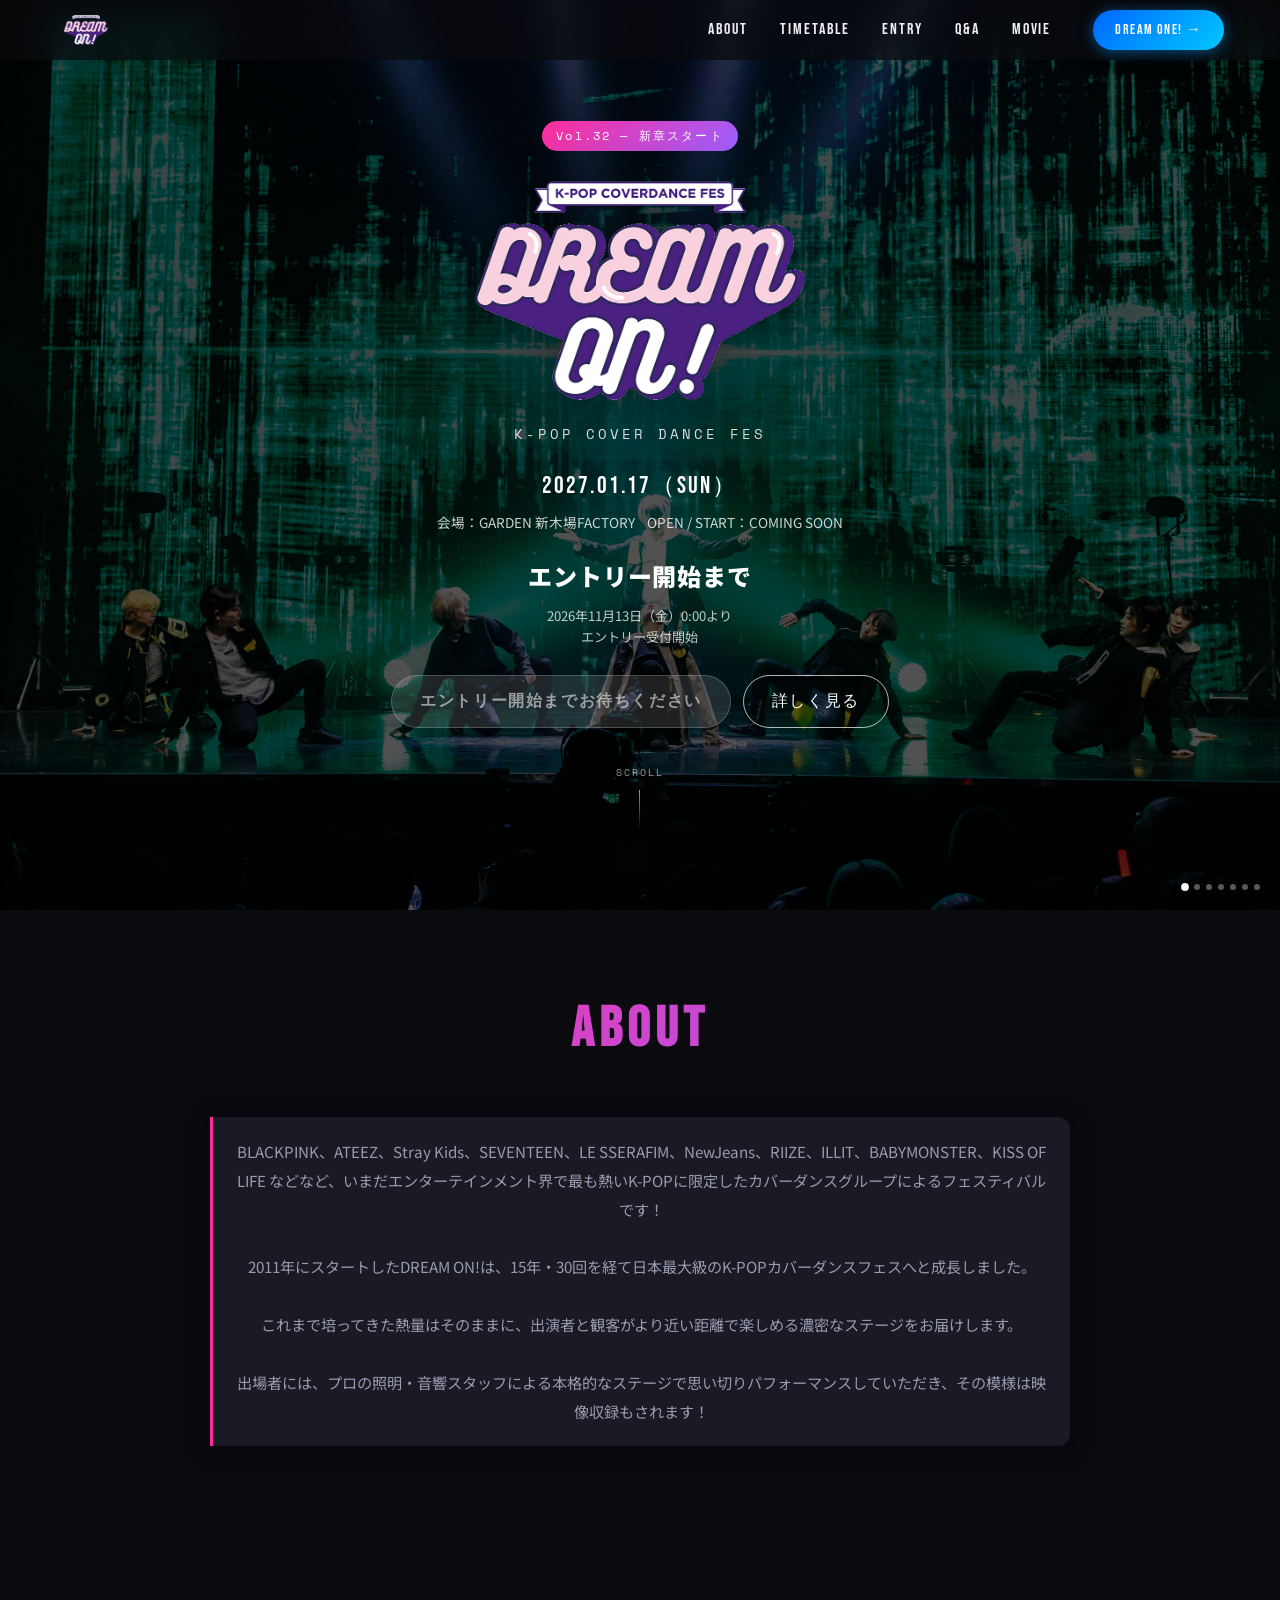
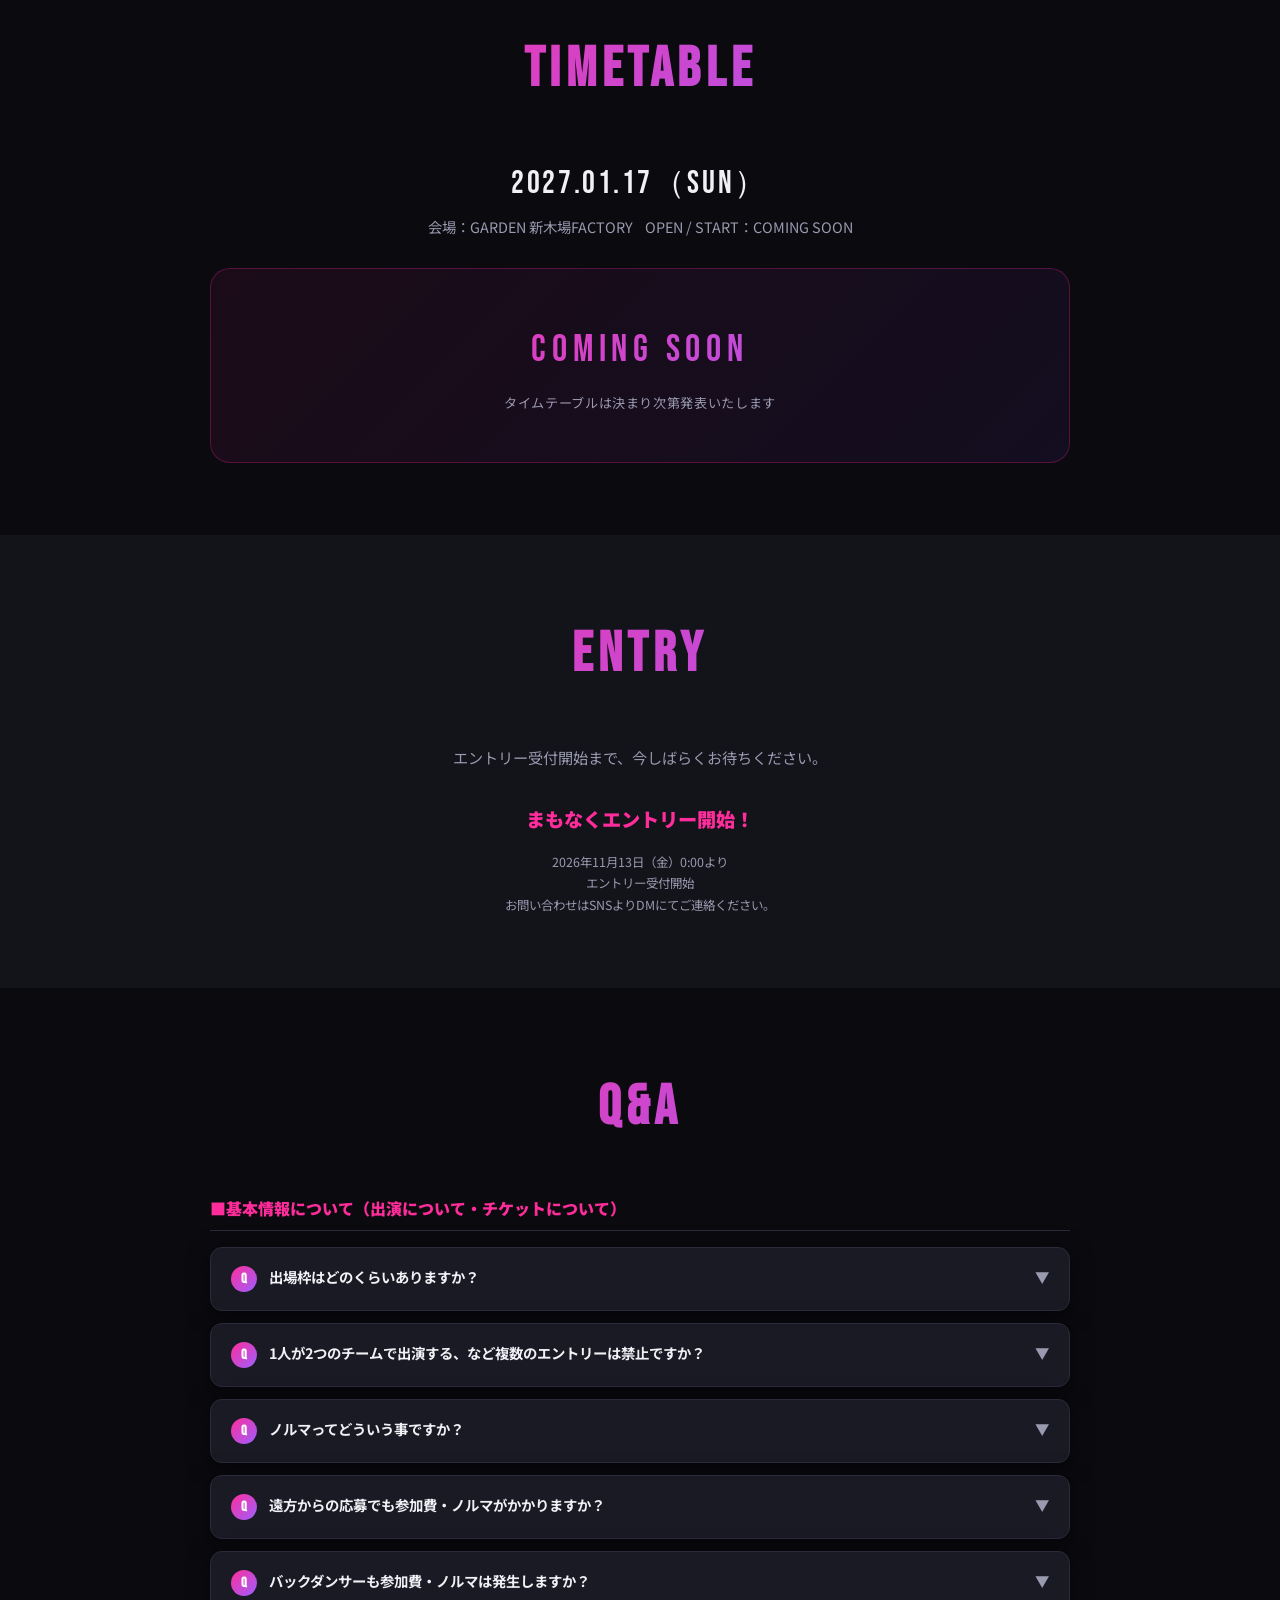
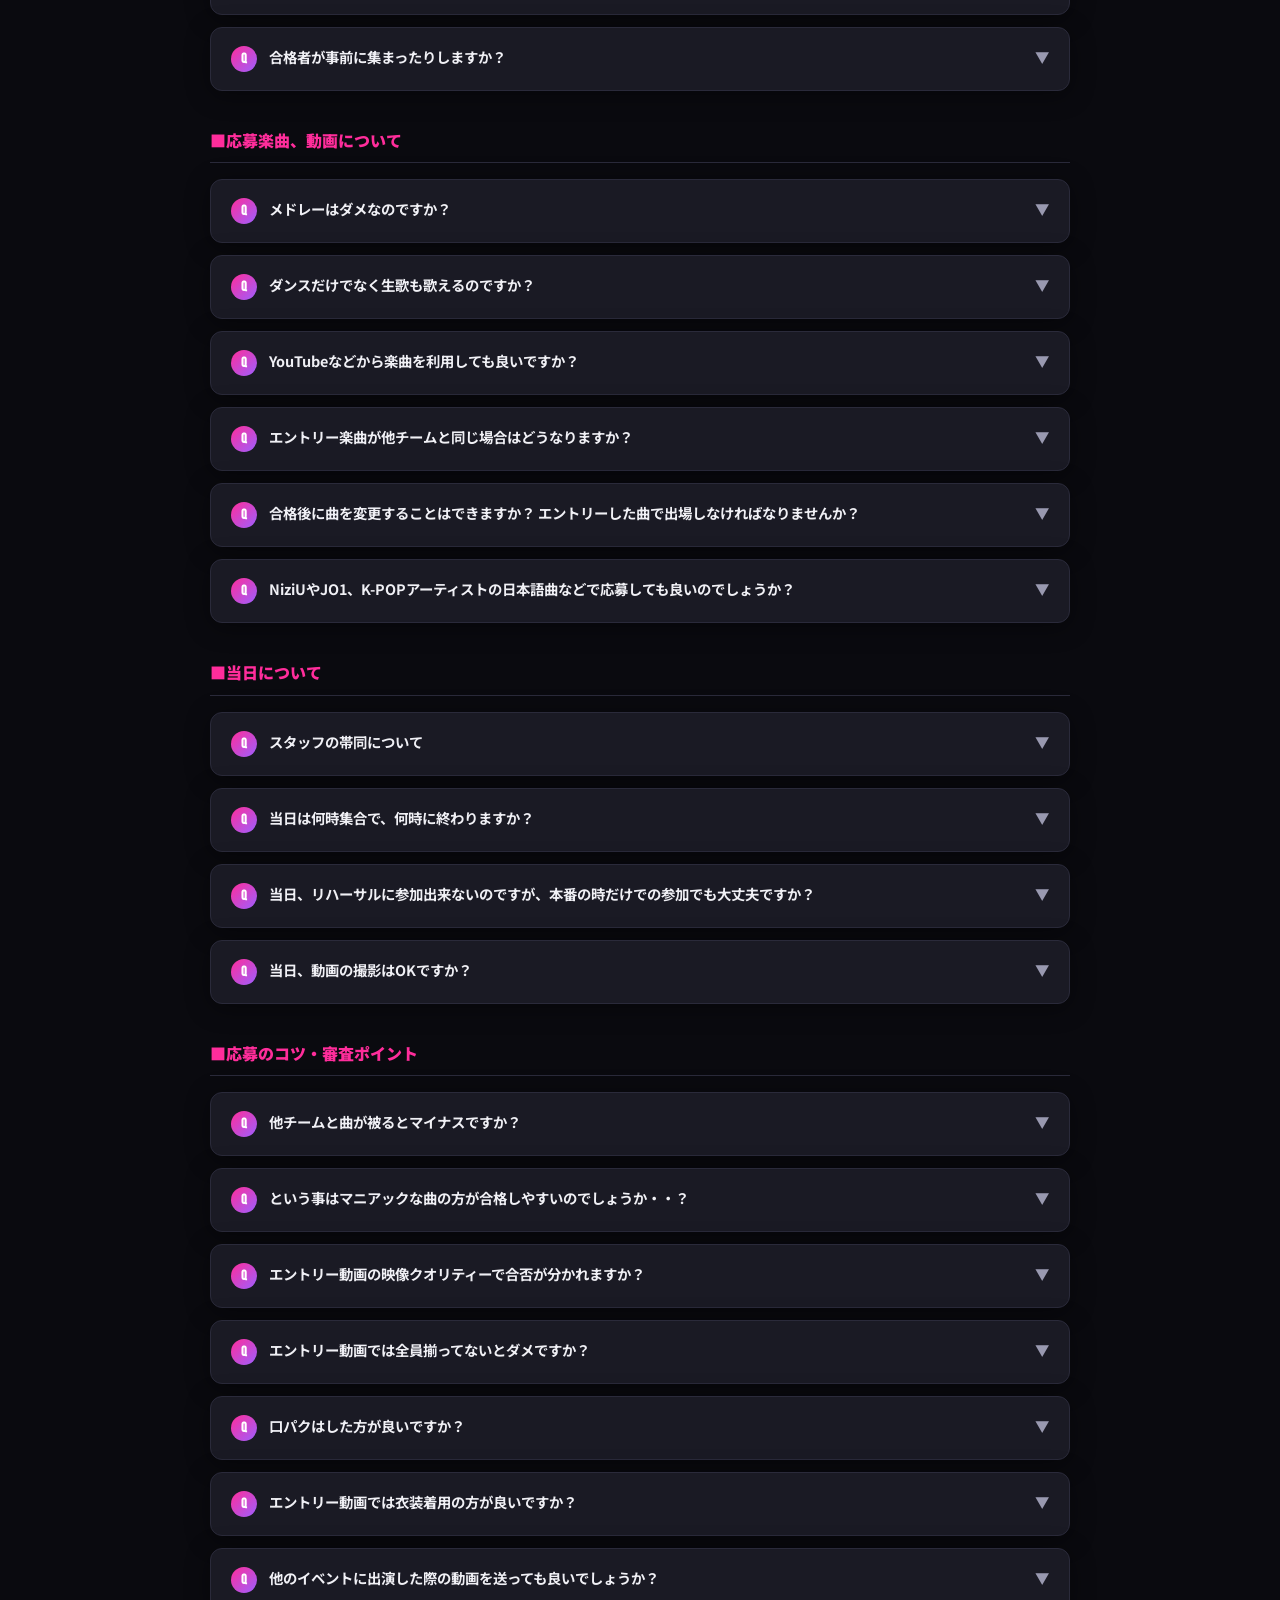
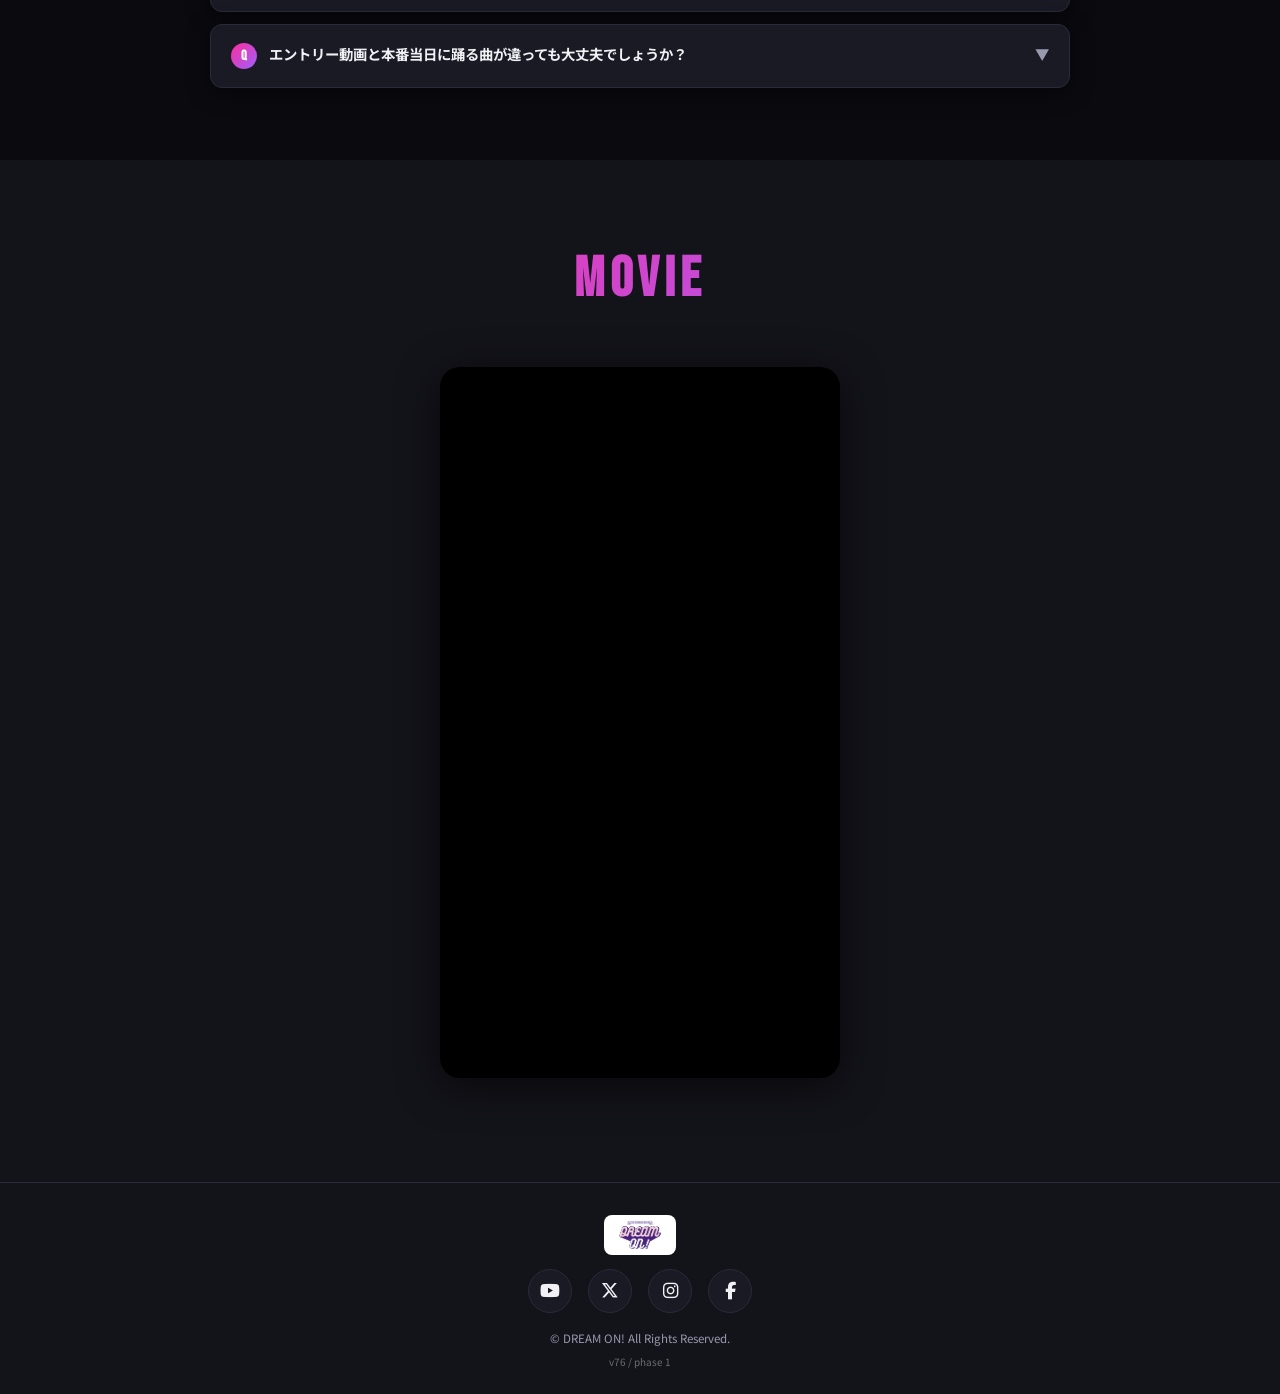
==== commit a984a204: "Set official GARDEN venue and combine opening time notice" ====
--- a/index.html
+++ b/index.html
@@ -1,7 +1,7 @@
 <!-- ============================================
      FILE TYPE : HTML
      SITE      : DREAM ON! (ドリオン)
-     VERSION   : 75
+     VERSION   : 76
 ============================================ -->
 <!DOCTYPE html>
 <html lang="ja">
@@ -146,11 +146,11 @@
     </div>
   </footer>
 
-  <script src="main.js?v=75"></script>
+  <script src="main.js?v=76"></script>
 </body>
 </html>
 <!-- ============================================
      FILE TYPE : HTML
      SITE      : DREAM ON! (ドリオン)
-     VERSION   : 75
+     VERSION   : 76
 ============================================ -->
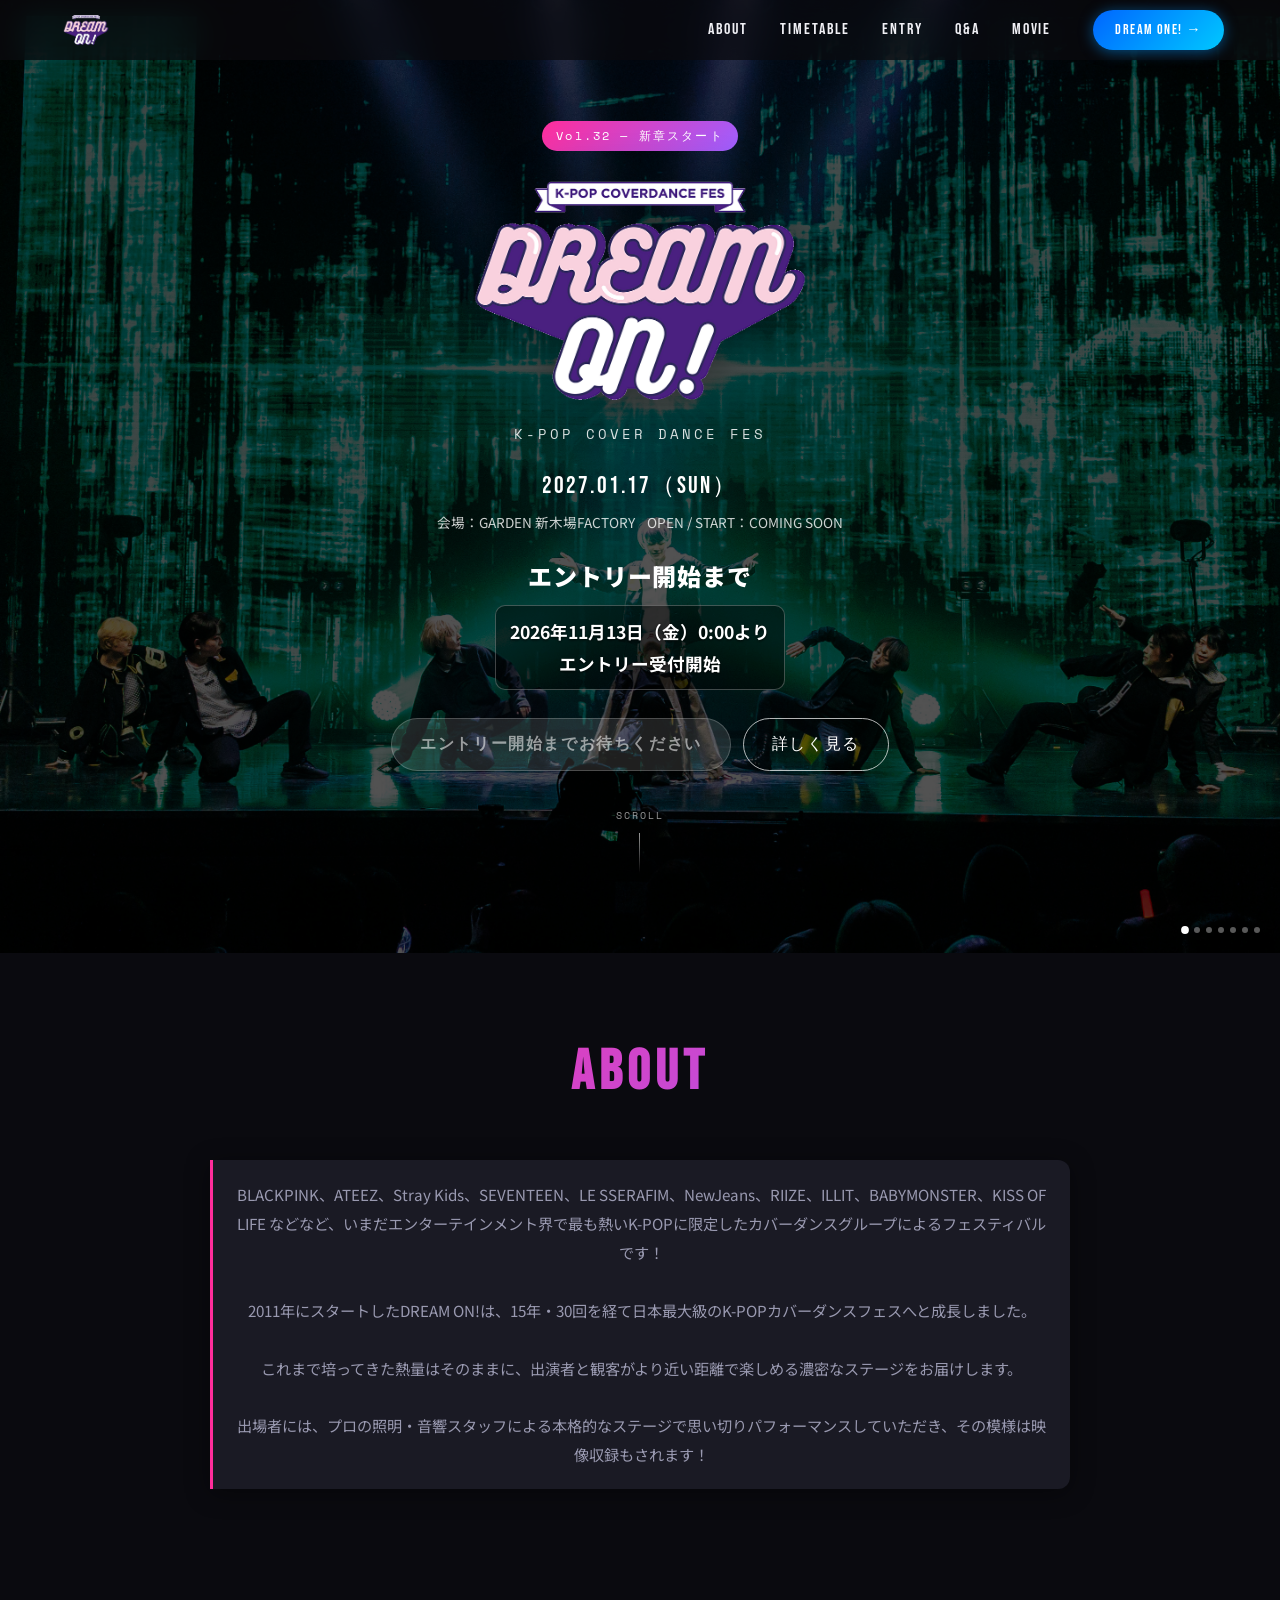
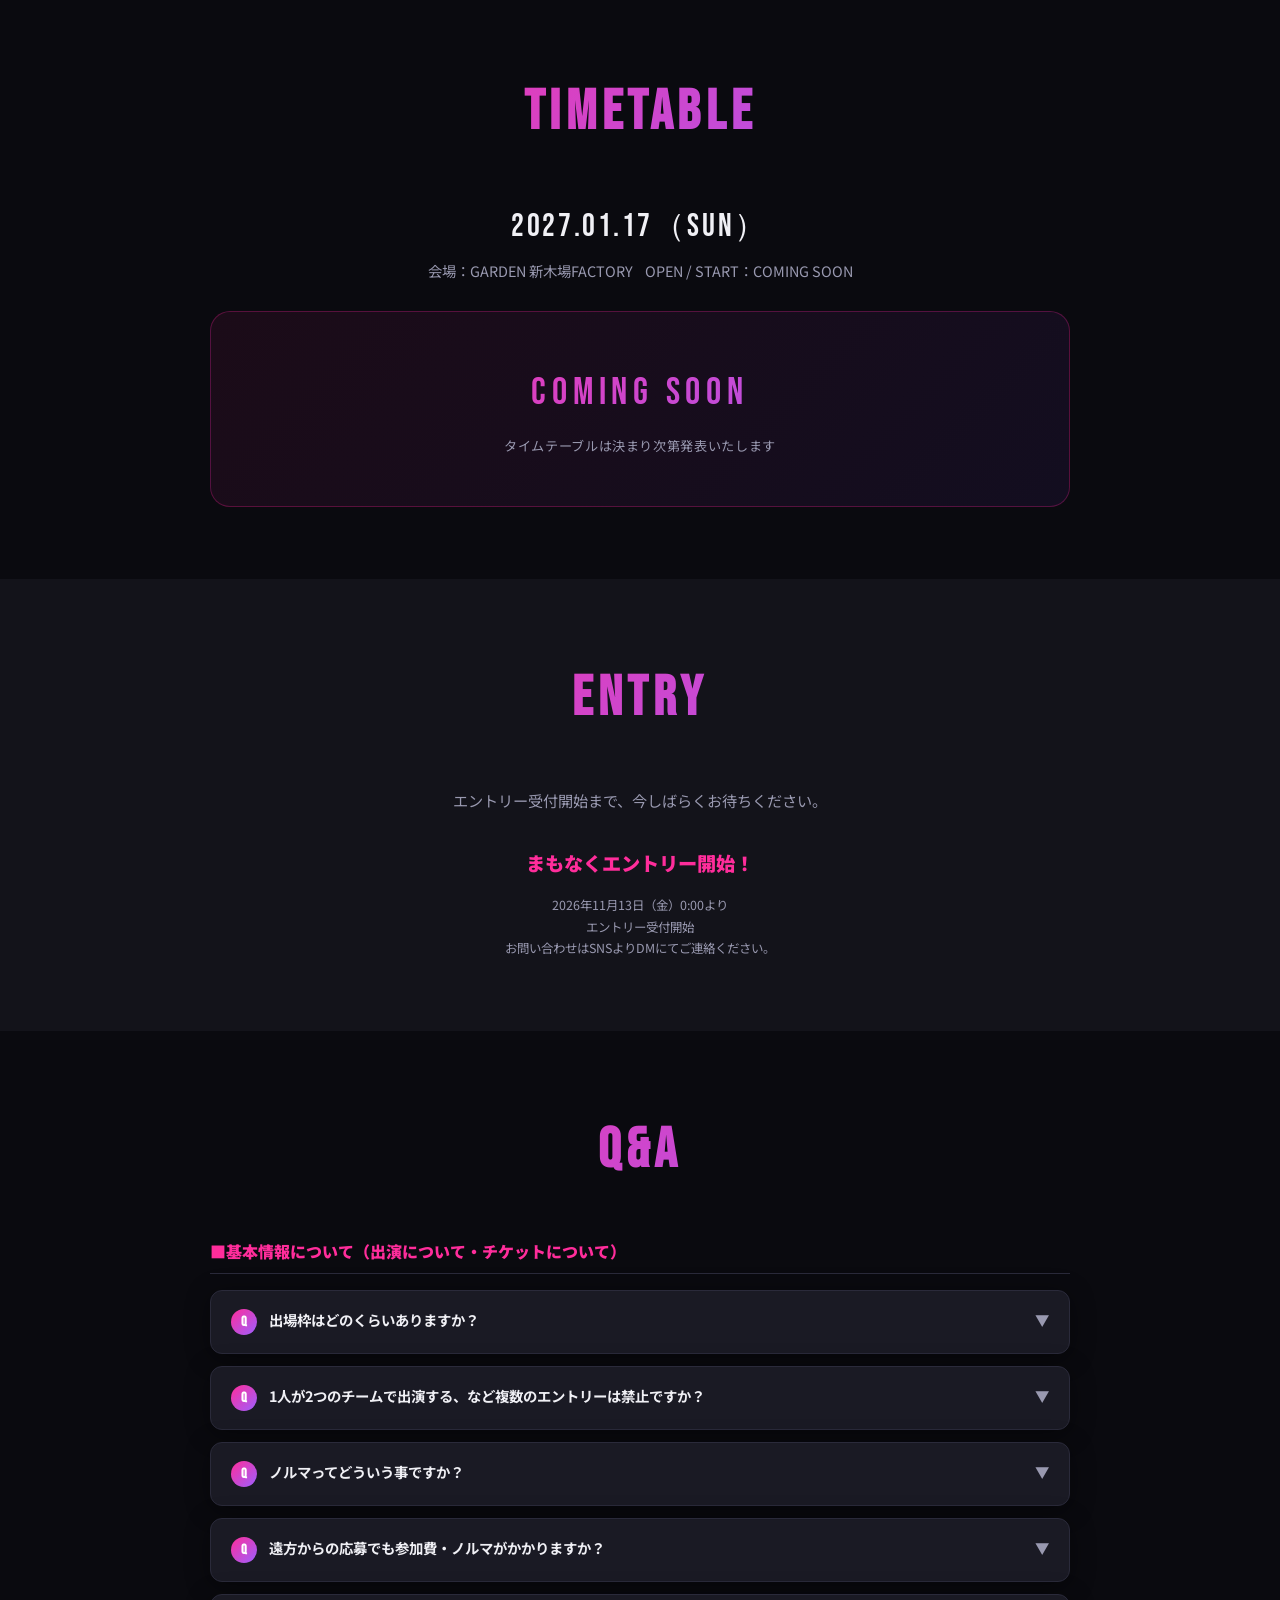
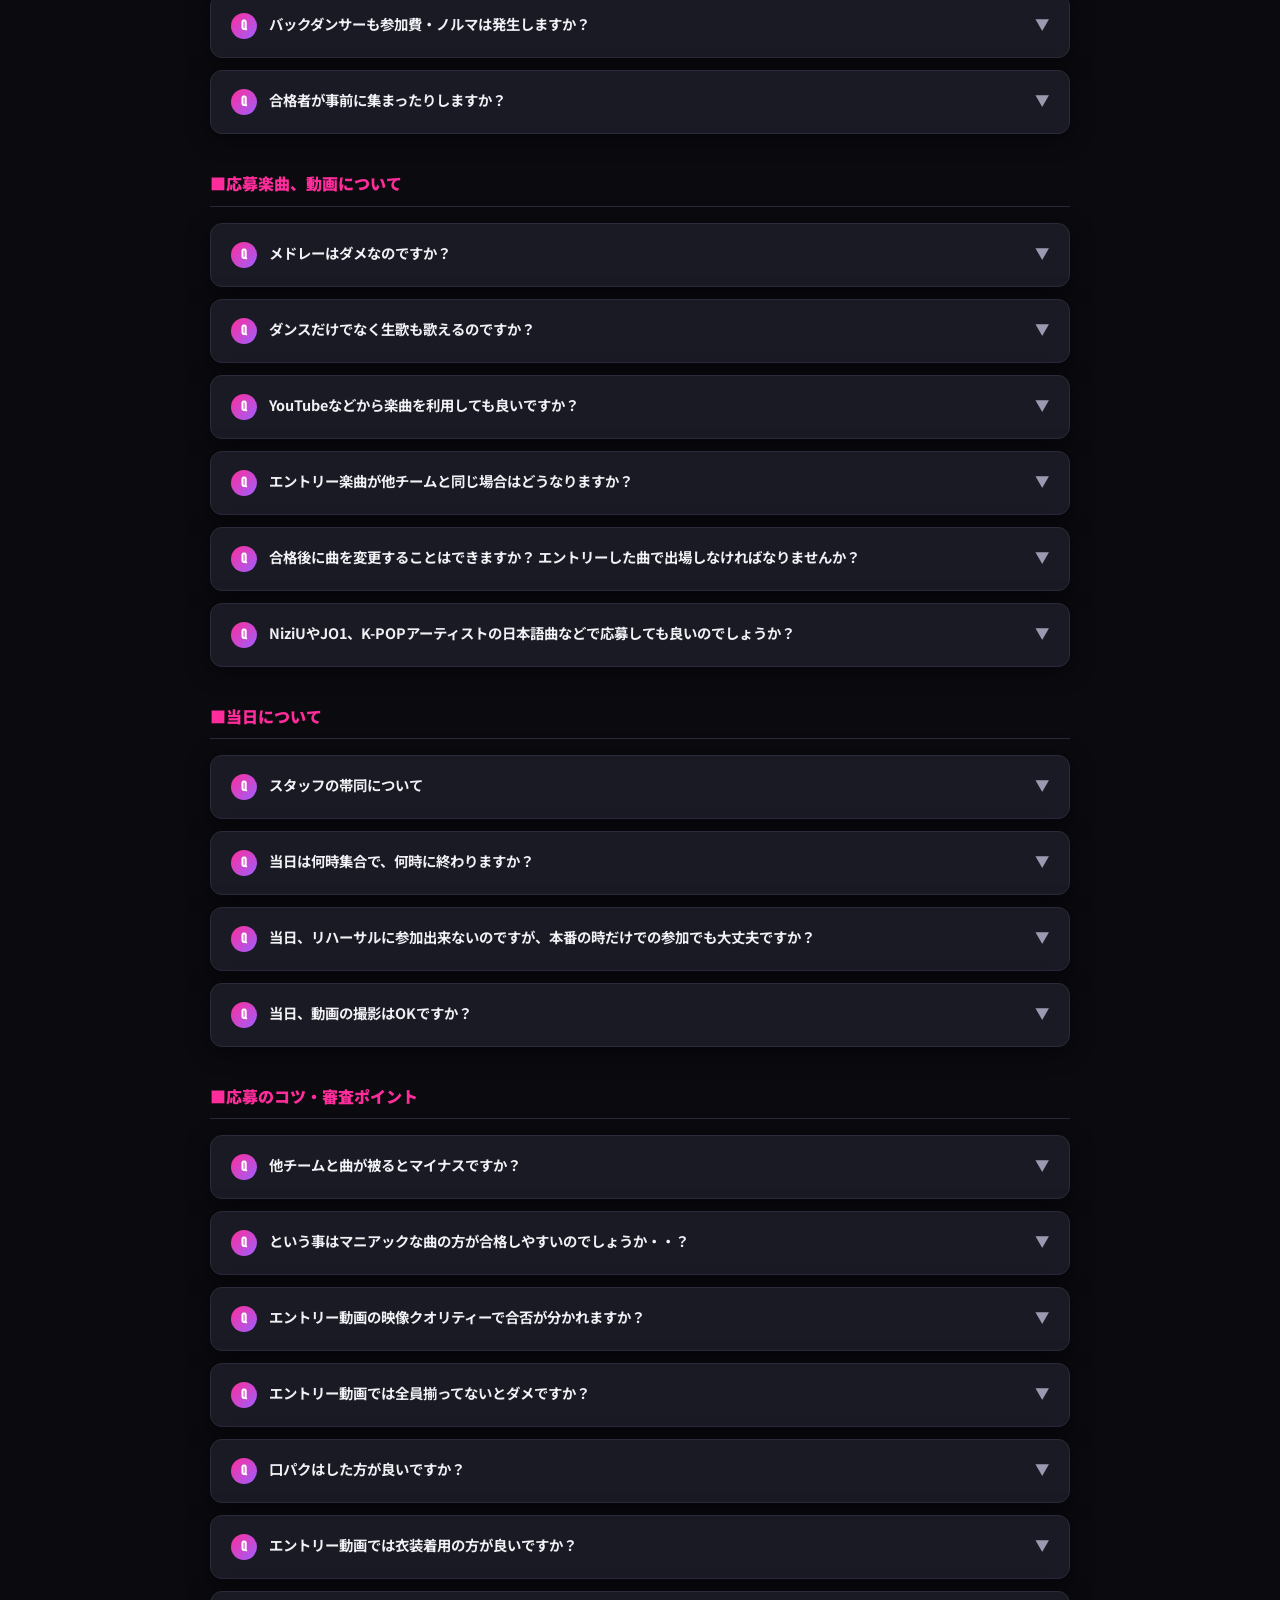
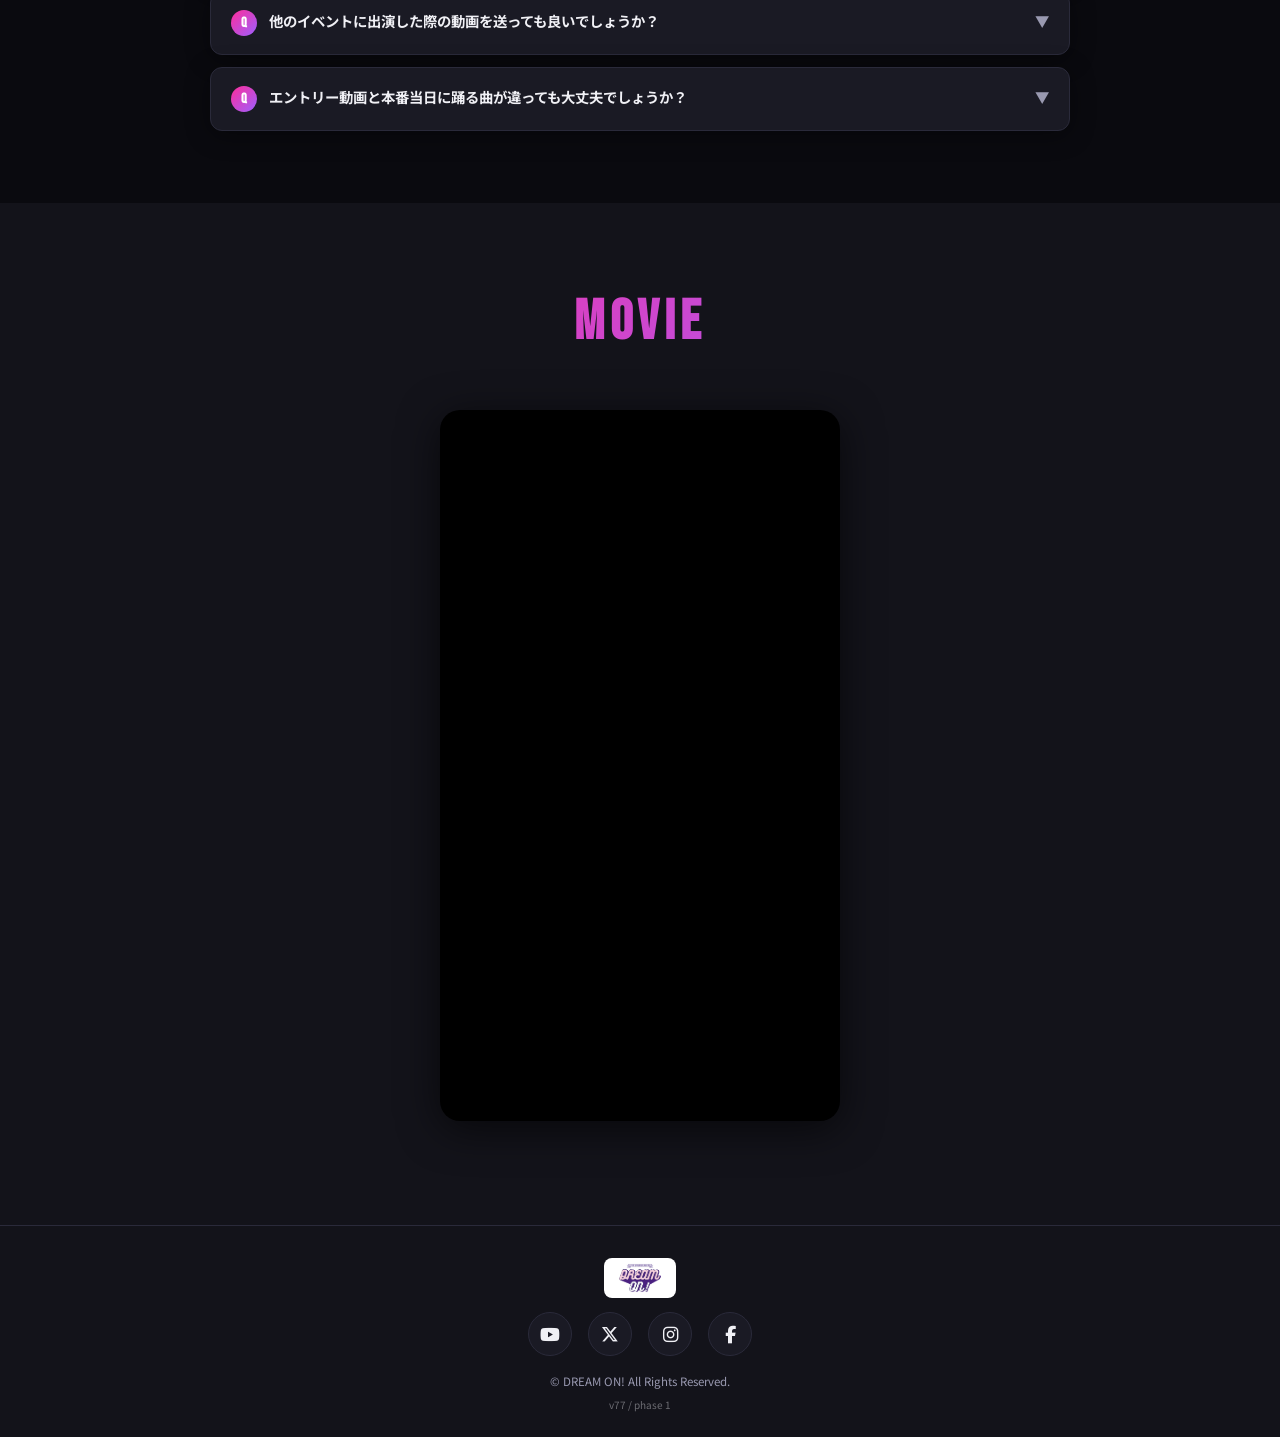
==== commit 8183af0f: "Improve entry opening date readability" ====
--- a/index.html
+++ b/index.html
@@ -1,7 +1,7 @@
 <!-- ============================================
      FILE TYPE : HTML
      SITE      : DREAM ON! (ドリオン)
-     VERSION   : 76
+     VERSION   : 77
 ============================================ -->
 <!DOCTYPE html>
 <html lang="ja">
@@ -16,7 +16,7 @@
   <link rel="preconnect" href="https://fonts.gstatic.com" crossorigin />
   <link href="https://fonts.googleapis.com/css2?family=Bebas+Neue&family=Noto+Sans+JP:wght@400;700;900&family=Space+Mono:wght@400;700&display=swap" rel="stylesheet" />
   <link rel="stylesheet" href="https://cdnjs.cloudflare.com/ajax/libs/font-awesome/6.5.0/css/all.min.css" />
-  <link rel="stylesheet" href="style.css?v=75" />
+  <link rel="stylesheet" href="style.css?v=77" />
 </head>
 <body>
   <!-- Smooth transparency at the silhouette only; never blur logo colors/text. -->
@@ -146,11 +146,11 @@
     </div>
   </footer>
 
-  <script src="main.js?v=76"></script>
+  <script src="main.js?v=77"></script>
 </body>
 </html>
 <!-- ============================================
      FILE TYPE : HTML
      SITE      : DREAM ON! (ドリオン)
-     VERSION   : 76
+     VERSION   : 77
 ============================================ -->
--- a/style.css
+++ b/style.css
@@ -1,7 +1,7 @@
 /* ============================================
    FILE TYPE : CSS
    SITE      : DREAM ON! (ドリオン)
-   VERSION   : 75
+   VERSION   : 77
 ============================================ */
 /* =============================================
    ============================================= */
@@ -126,6 +126,7 @@
 .phase-headline.phase-closed { color: #c0c0d0; }
 .phase-headline.phase-announced { color: #ffd84d; text-shadow: 0 0 18px rgba(255,200,40,0.5); }
 .phase-note { font-size: 0.82rem; color: rgba(255,255,255,0.75); line-height: 1.6; white-space: pre-line; }
+.phase-note--entry-opening { display: inline-block; max-width: 100%; padding: 10px 14px; border: 1px solid rgba(255,255,255,0.25); border-radius: 10px; background: rgba(0,0,0,0.45); font-size: clamp(0.95rem, 3.8vw, 1.1rem); font-weight: 700; color: #fff; line-height: 1.8; text-shadow: 0 1px 3px rgba(0,0,0,0.8); }
 .phase-cd-label { font-family: var(--font-mono); font-size: 0.7rem; letter-spacing: 0.15em; color: rgba(255,255,255,0.6); margin-bottom: 6px; margin-top: 10px; }
 .phase-event-date { font-size: 0.9rem; color: rgba(255,255,255,0.85); margin: 8px 0 4px; letter-spacing: 0.05em; }
 .cd-box-large .cd-num { font-size: clamp(3rem, 15vw, 5rem); }
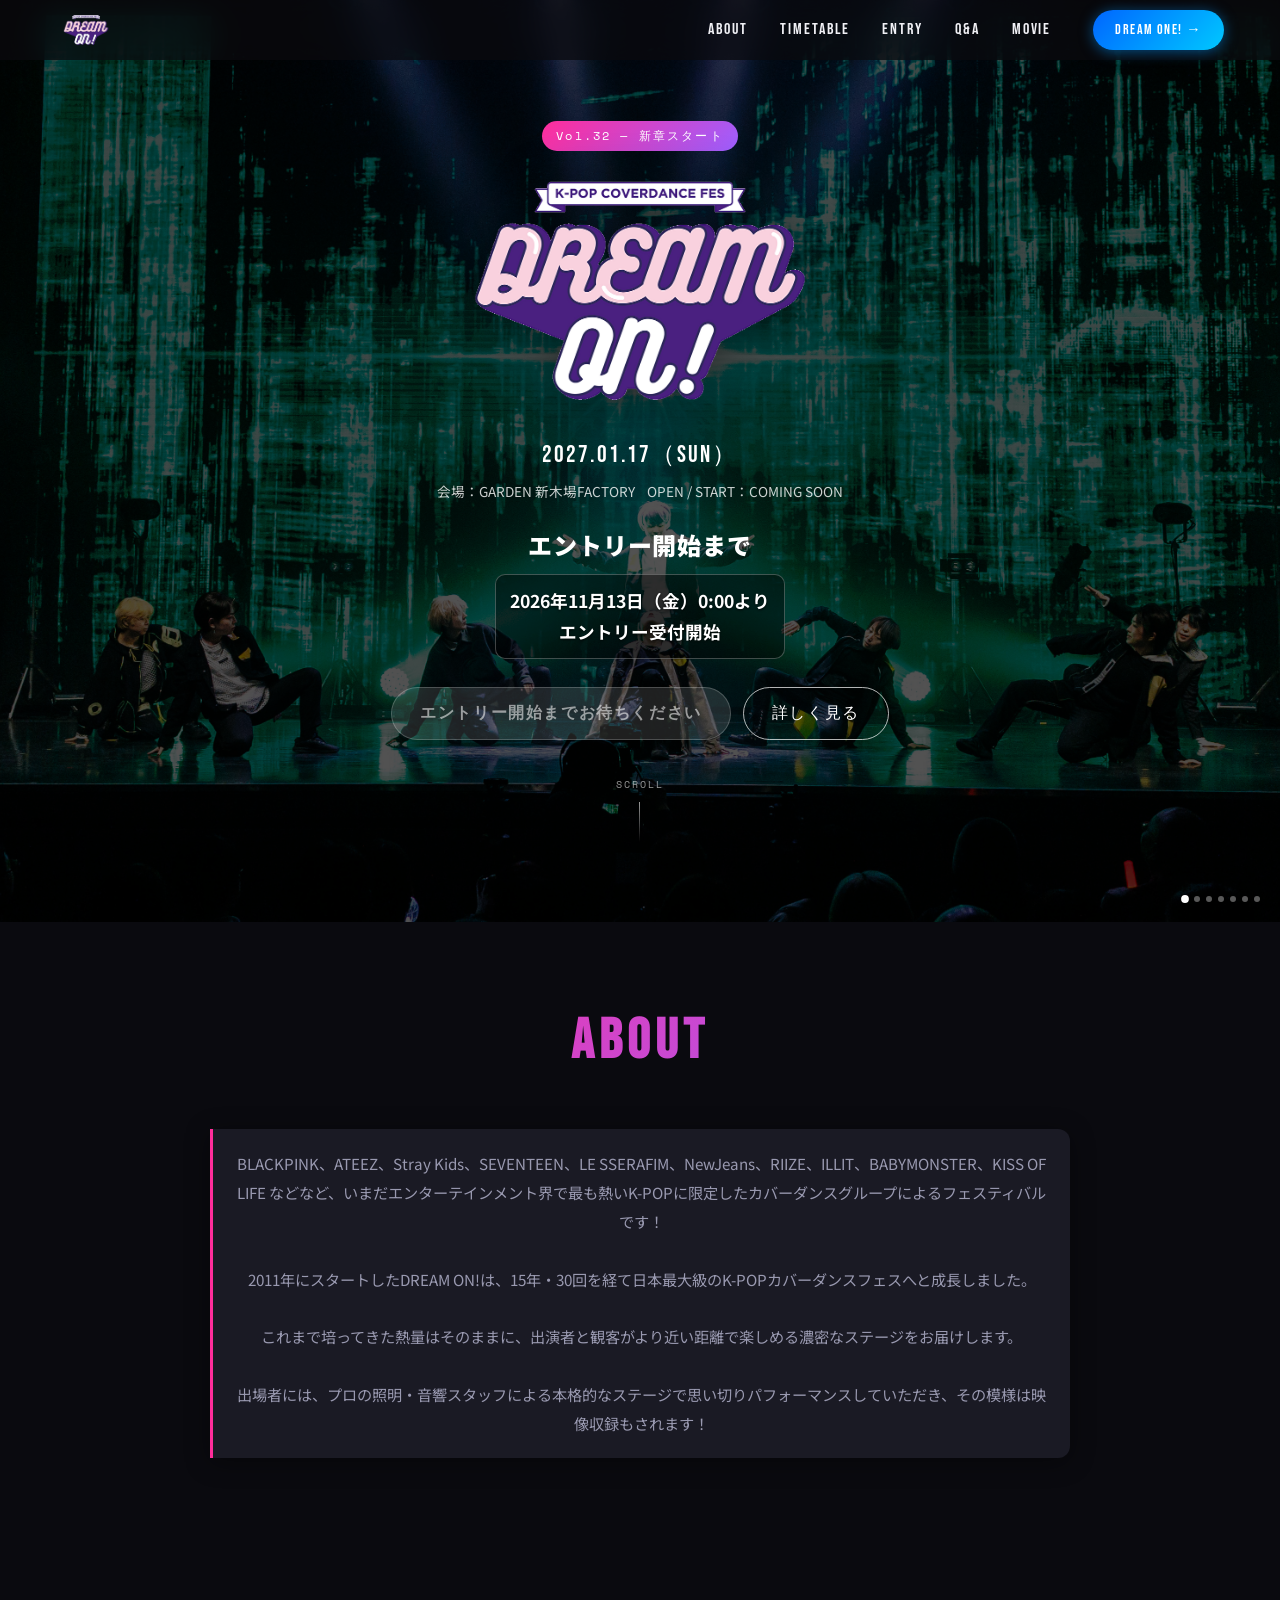
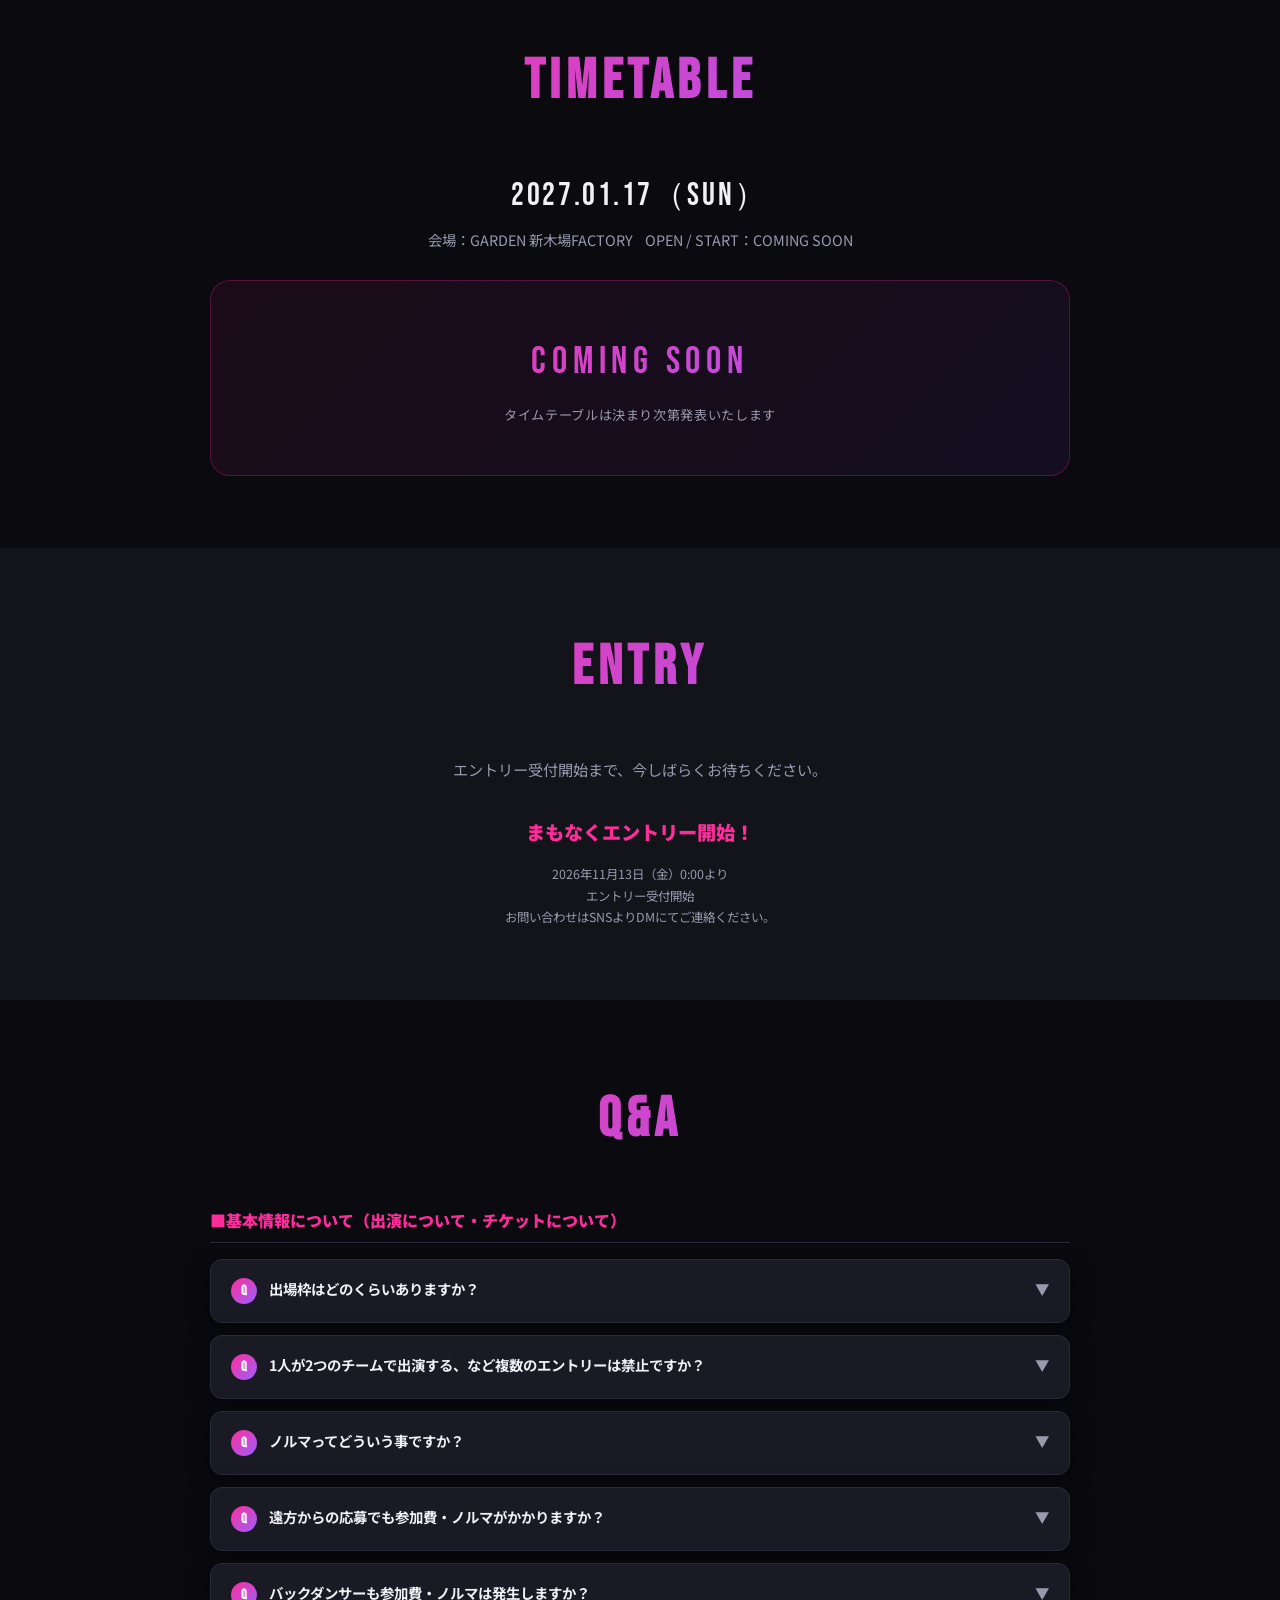
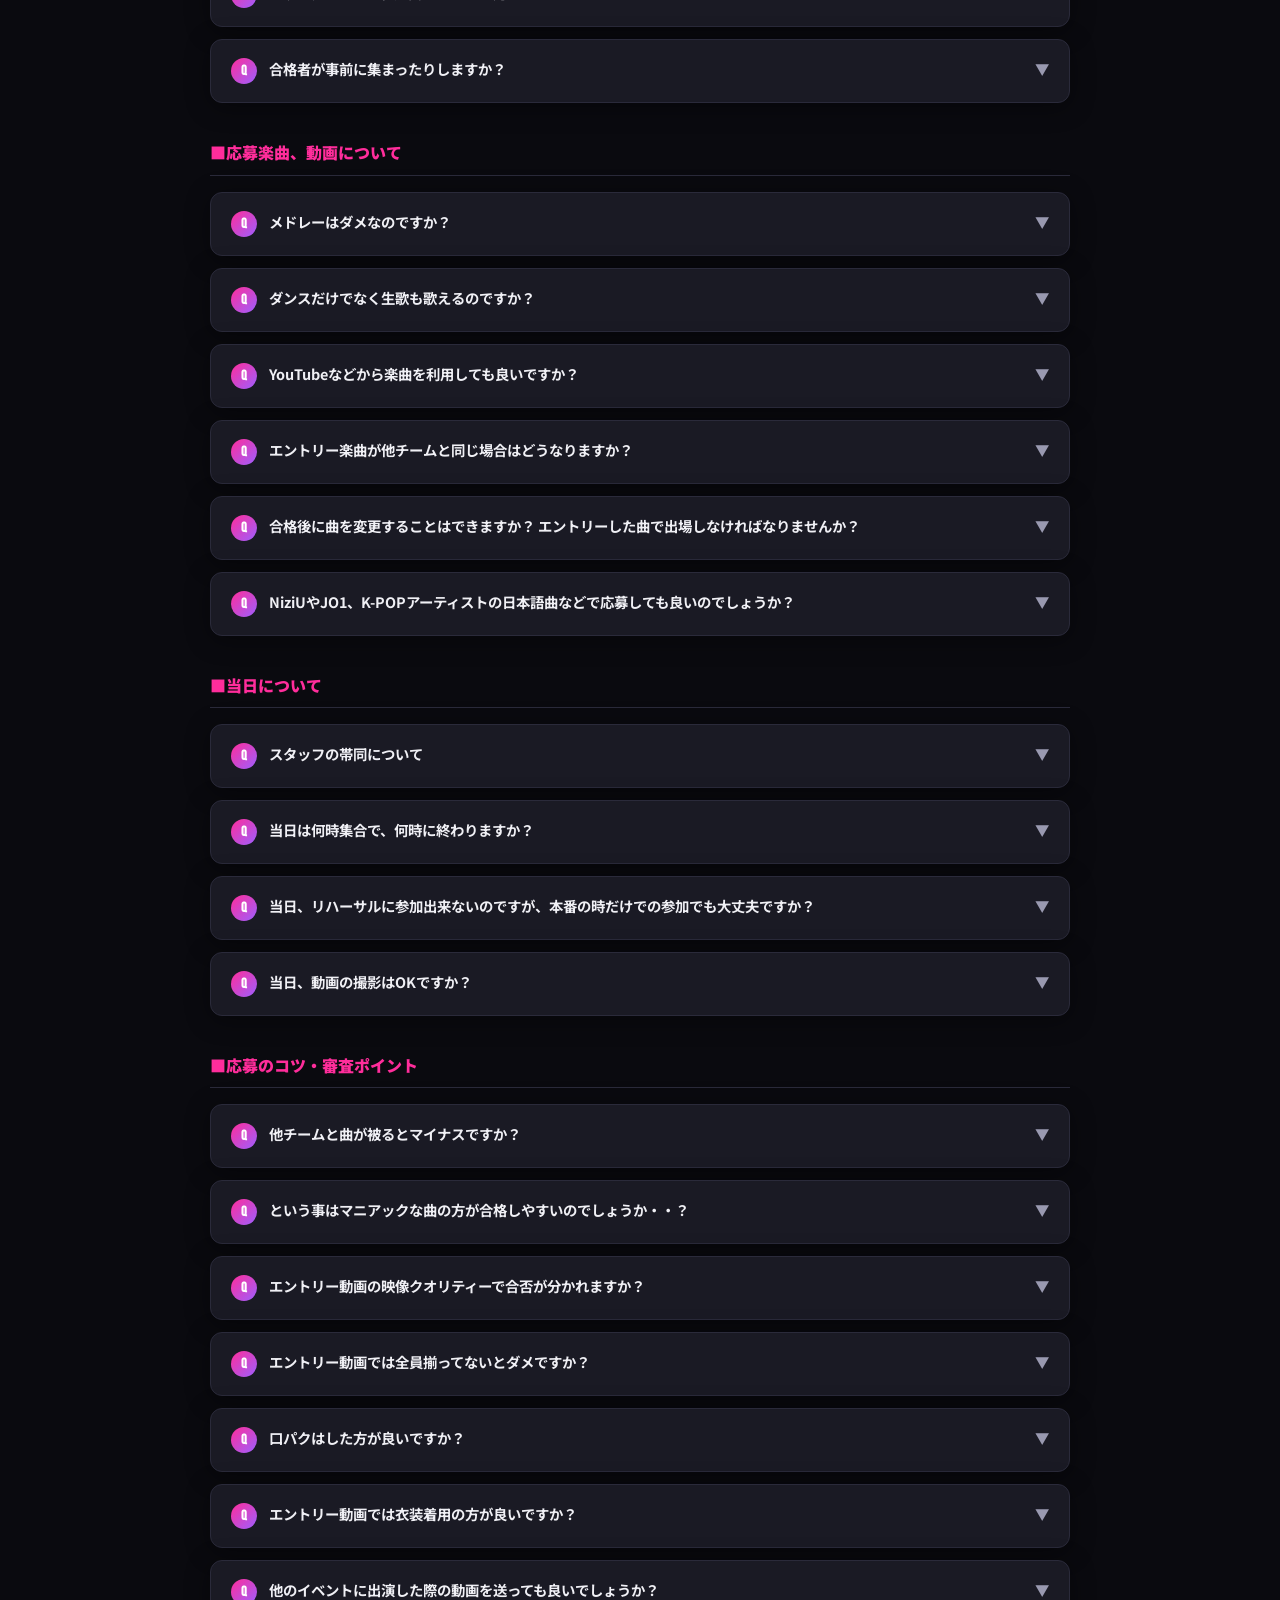
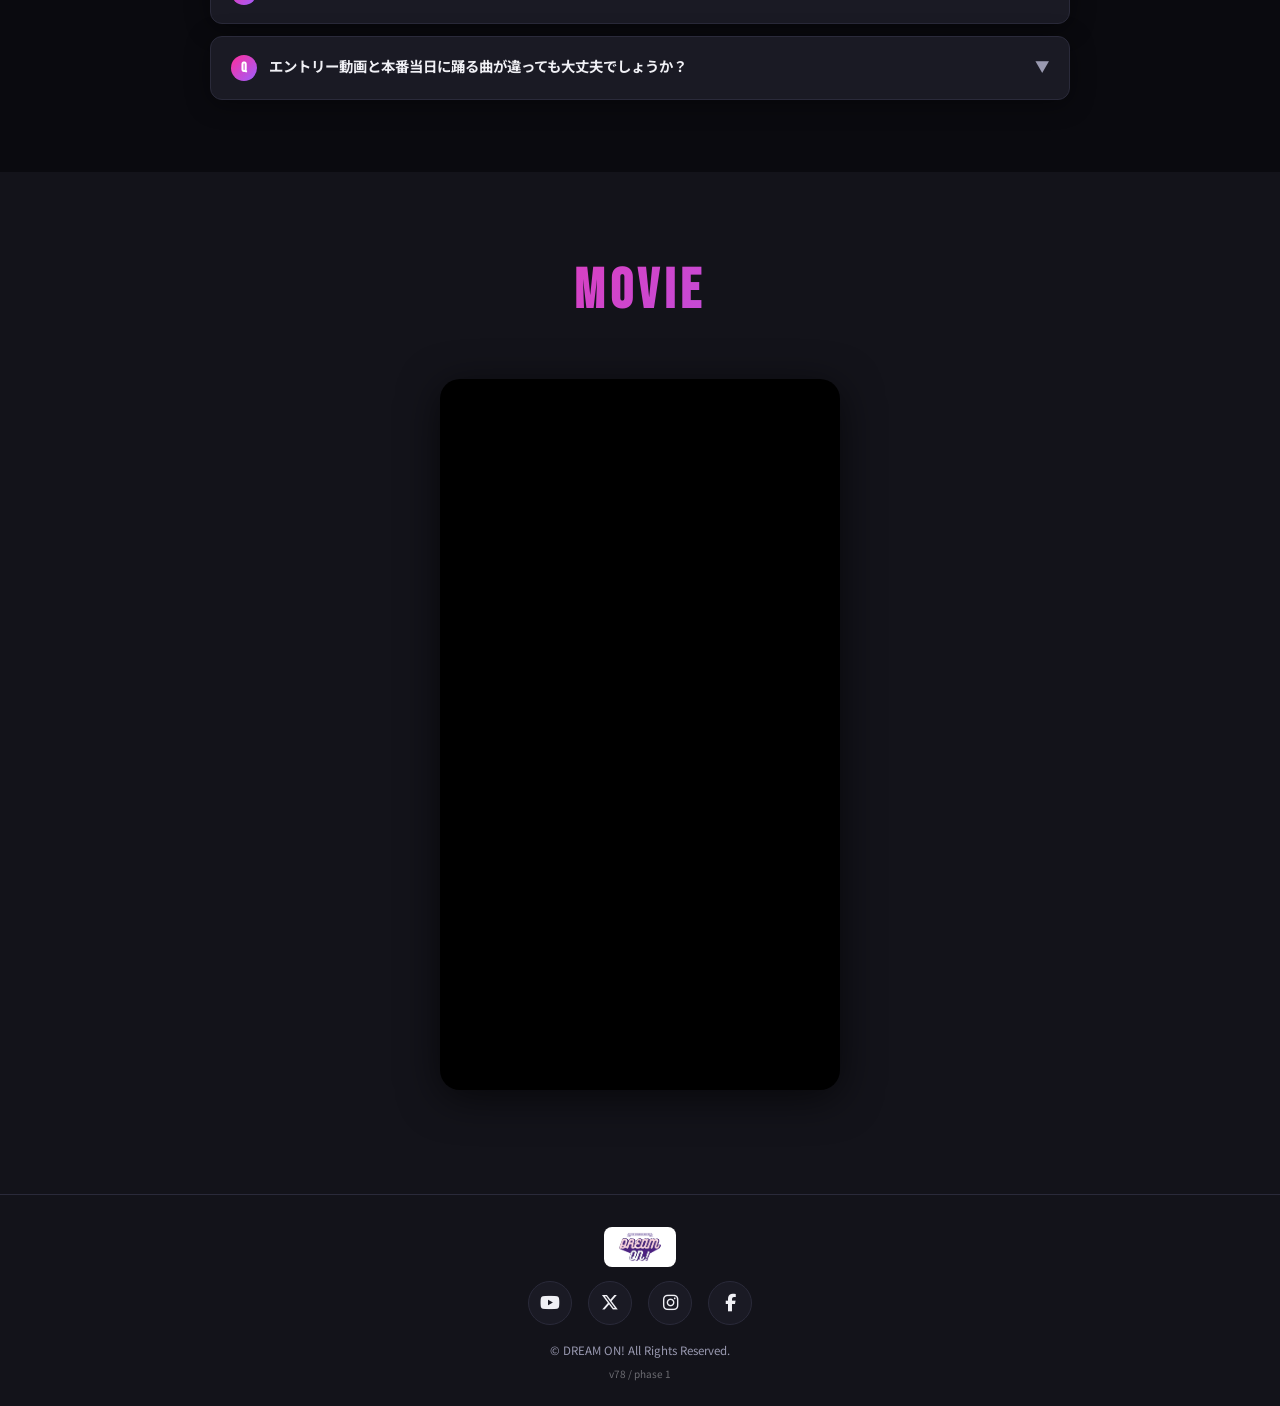
==== commit de0f9a82: "Remove duplicate tagline below DREAM ON logo" ====
--- a/index.html
+++ b/index.html
@@ -1,7 +1,7 @@
 <!-- ============================================
      FILE TYPE : HTML
      SITE      : DREAM ON! (ドリオン)
-     VERSION   : 77
+     VERSION   : 78
 ============================================ -->
 <!DOCTYPE html>
 <html lang="ja">
@@ -57,7 +57,6 @@
              onerror="this.style.display='none';this.nextElementSibling.style.display='block';" />
         <h1 class="hero-title" style="display:none">DREAM ON!</h1>
       </div>
-      <p class="hero-sub">K-POP COVER DANCE FES</p>
       <div class="hero-info" id="hero-info"></div>
       <div class="hero-phase" id="hero-phase"></div>
       <div class="hero-cta" id="hero-cta"></div>
@@ -152,5 +151,5 @@
 <!-- ============================================
      FILE TYPE : HTML
      SITE      : DREAM ON! (ドリオン)
-     VERSION   : 77
+     VERSION   : 78
 ============================================ -->
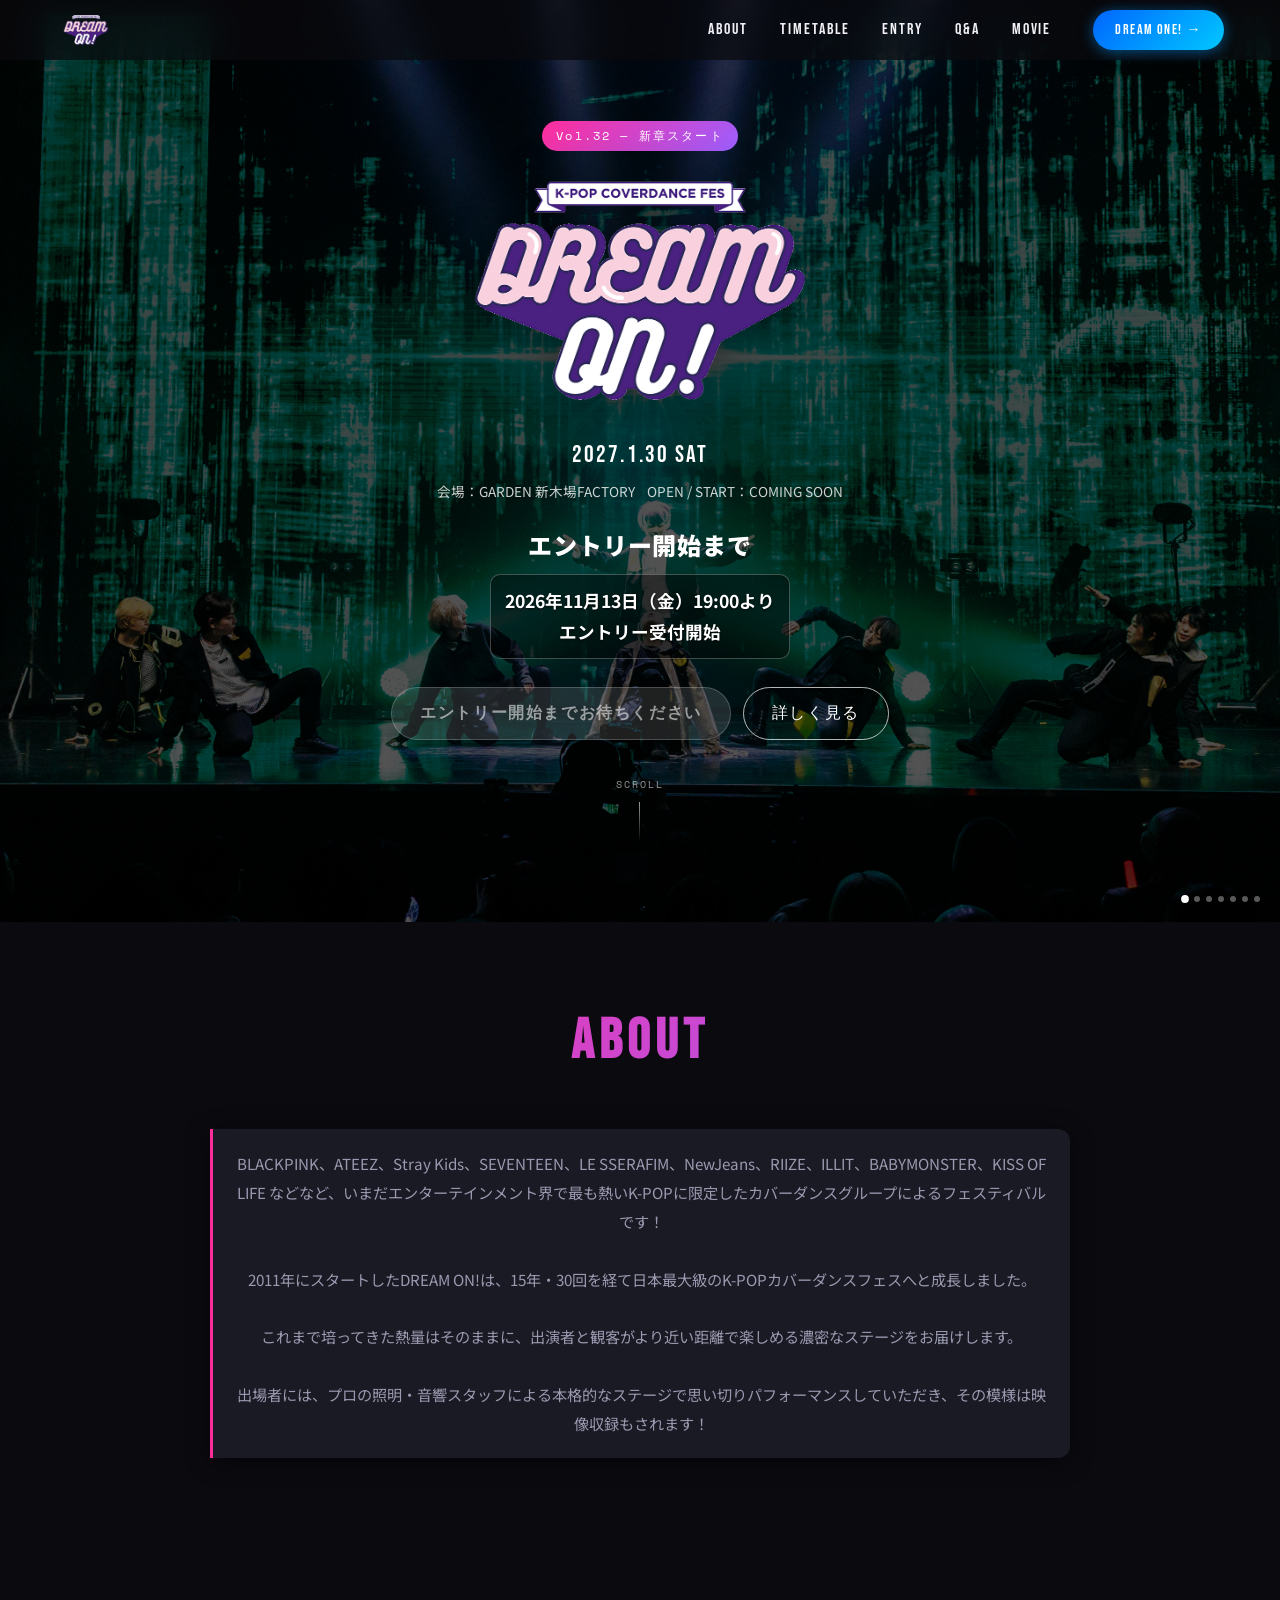
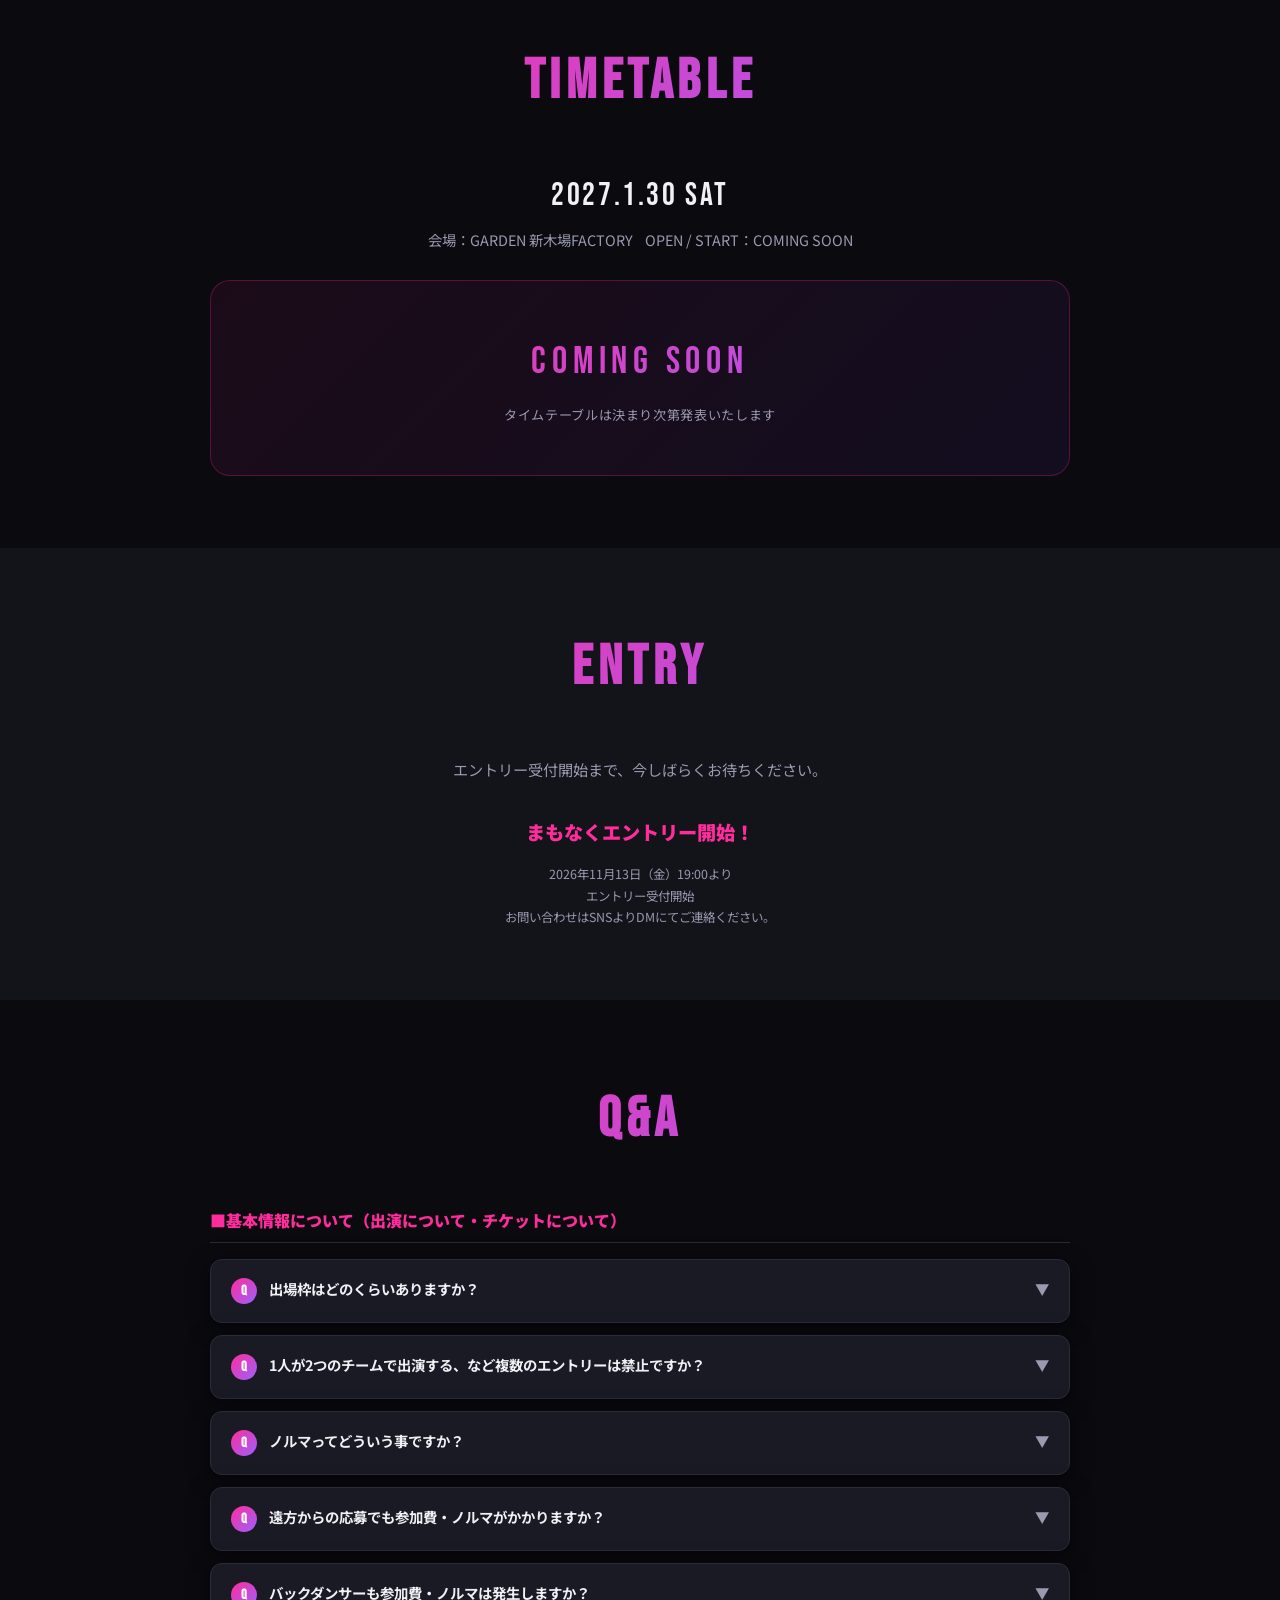
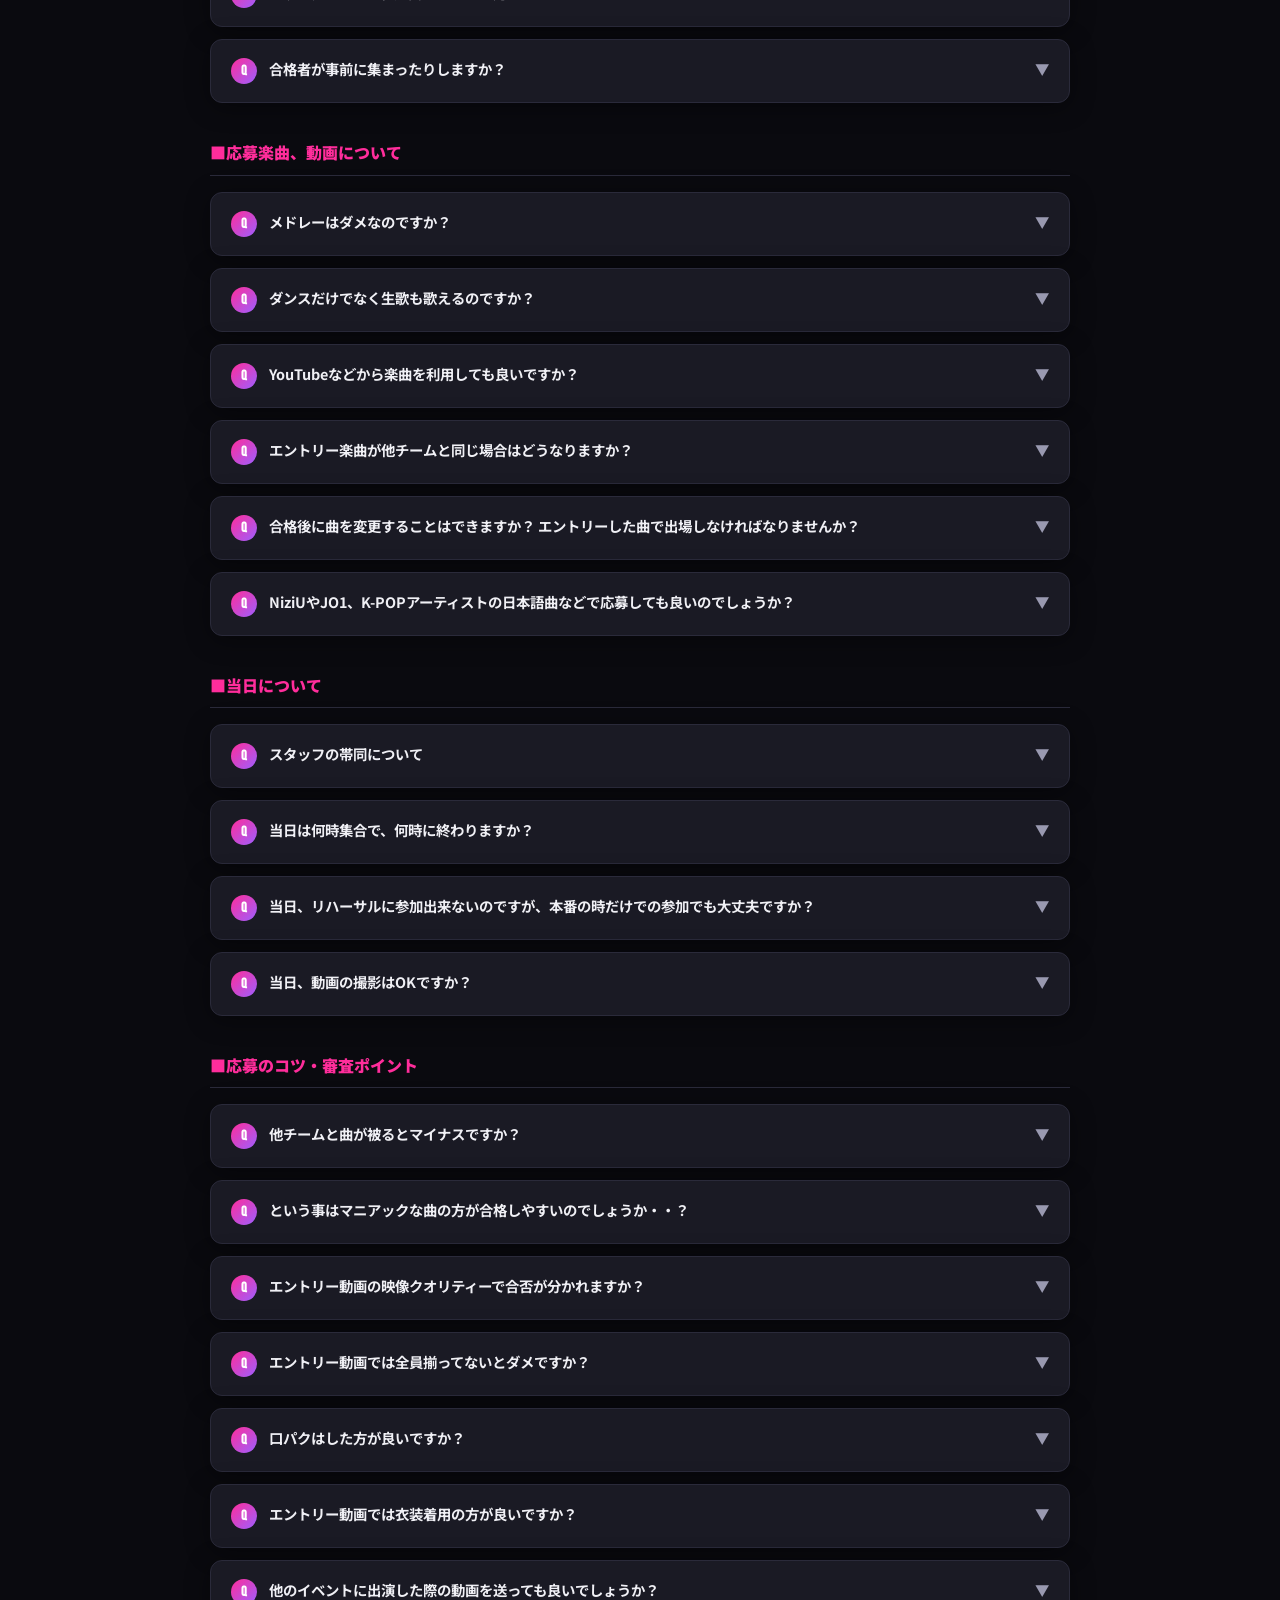
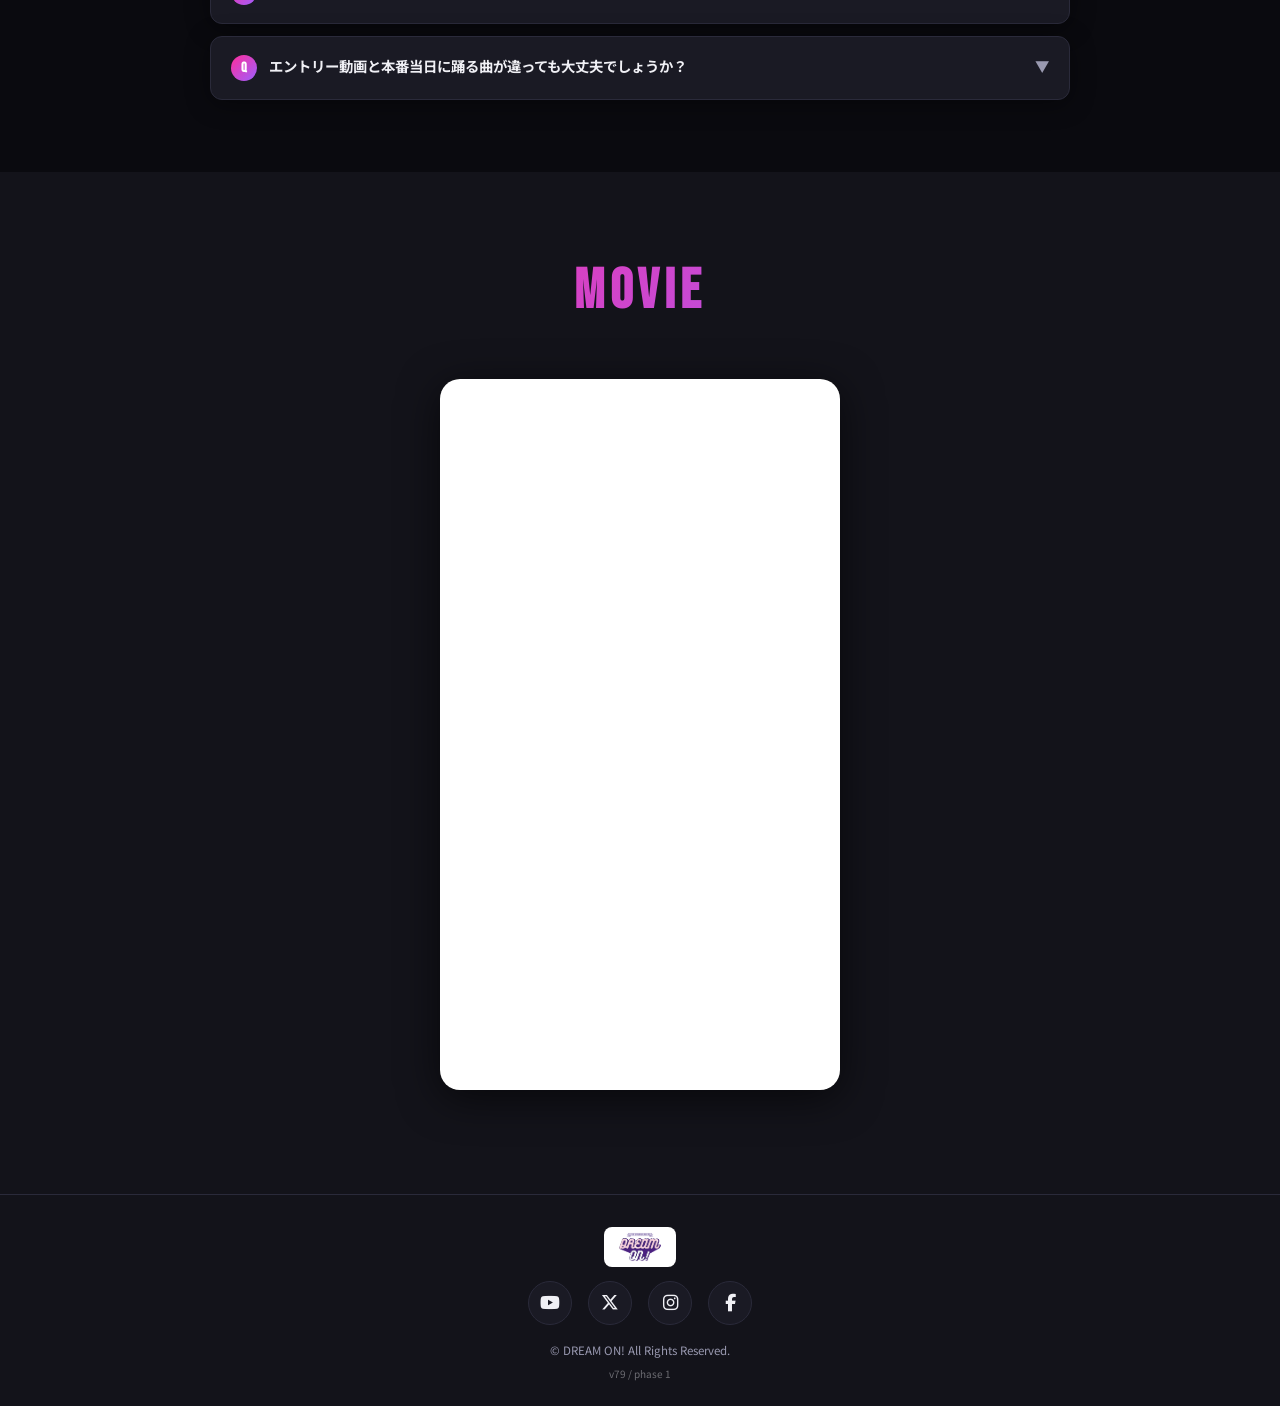
==== commit f9401881: "Set DREAM ON event date and entry opening at 19 JST" ====
--- a/index.html
+++ b/index.html
@@ -1,7 +1,7 @@
 <!-- ============================================
      FILE TYPE : HTML
      SITE      : DREAM ON! (ドリオン)
-     VERSION   : 78
+     VERSION   : 79
 ============================================ -->
 <!DOCTYPE html>
 <html lang="ja">
@@ -151,5 +151,5 @@
 <!-- ============================================
      FILE TYPE : HTML
      SITE      : DREAM ON! (ドリオン)
-     VERSION   : 78
+     VERSION   : 79
 ============================================ -->
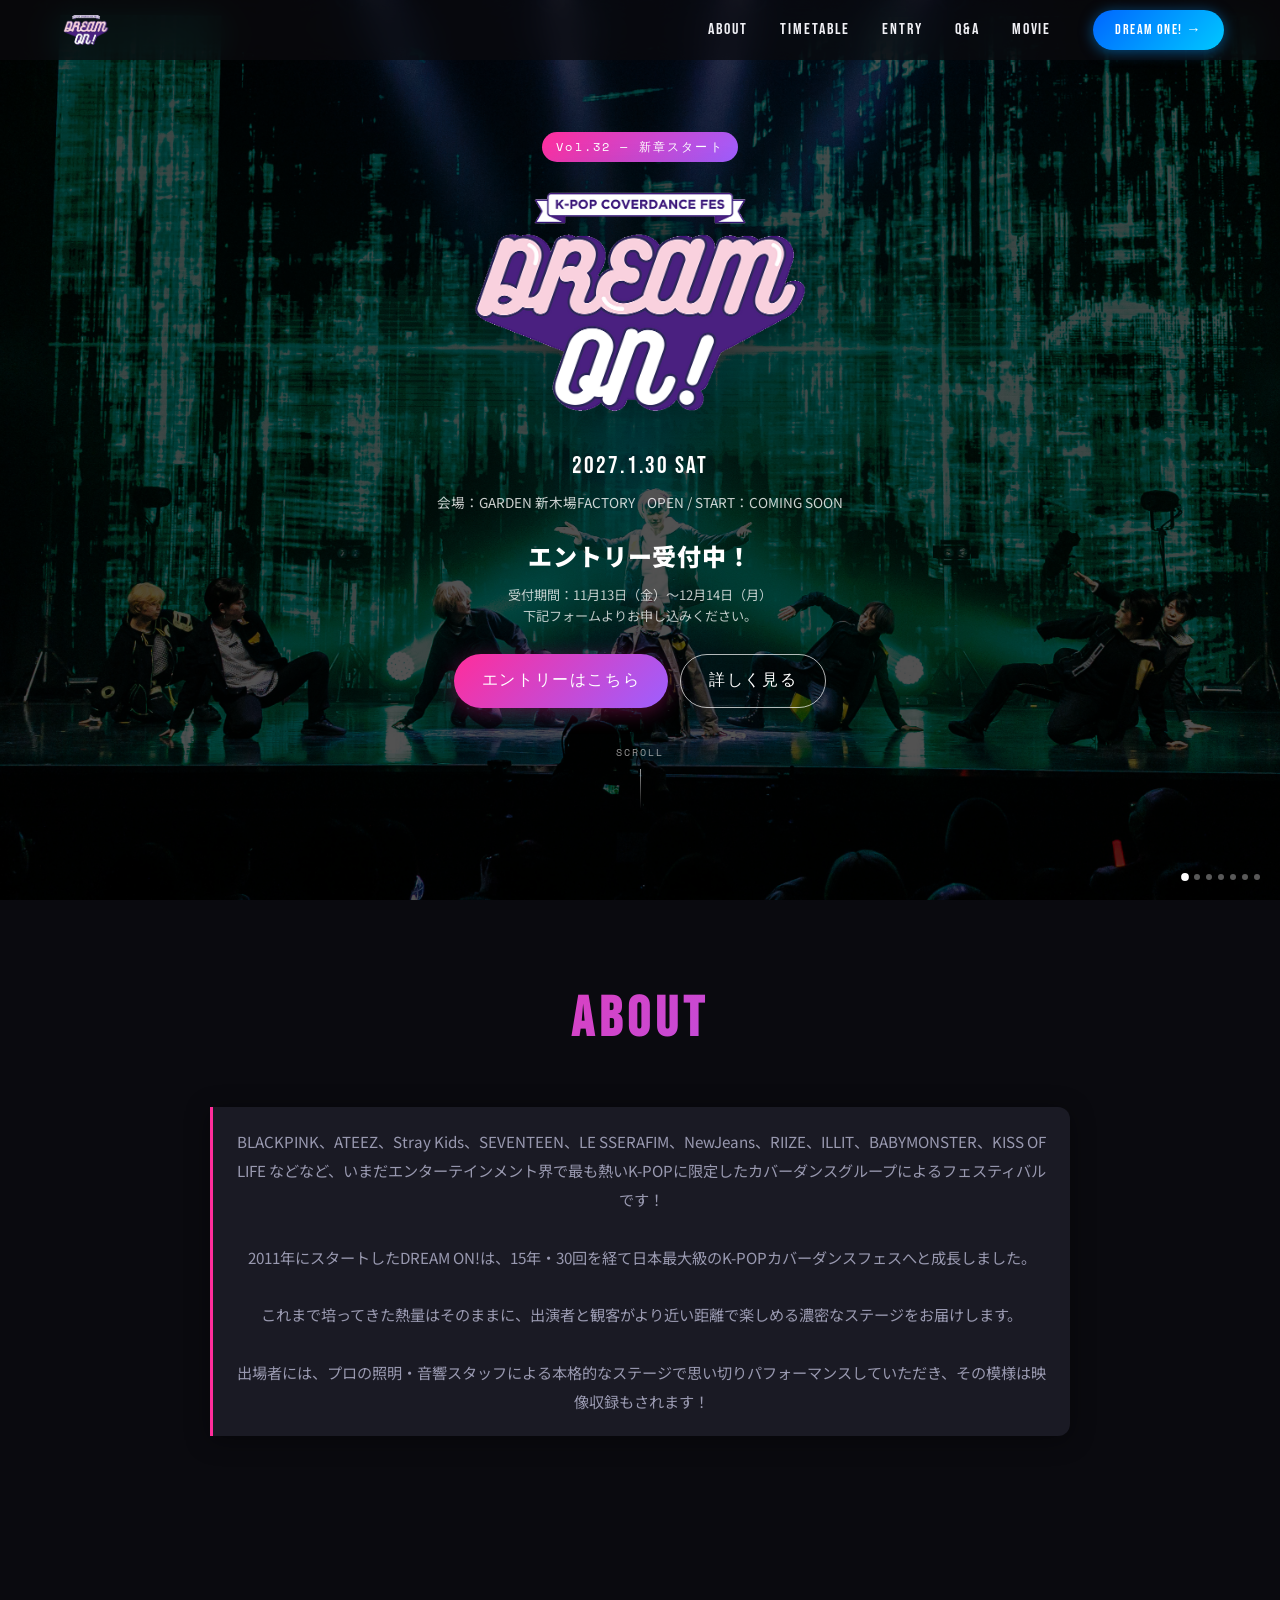
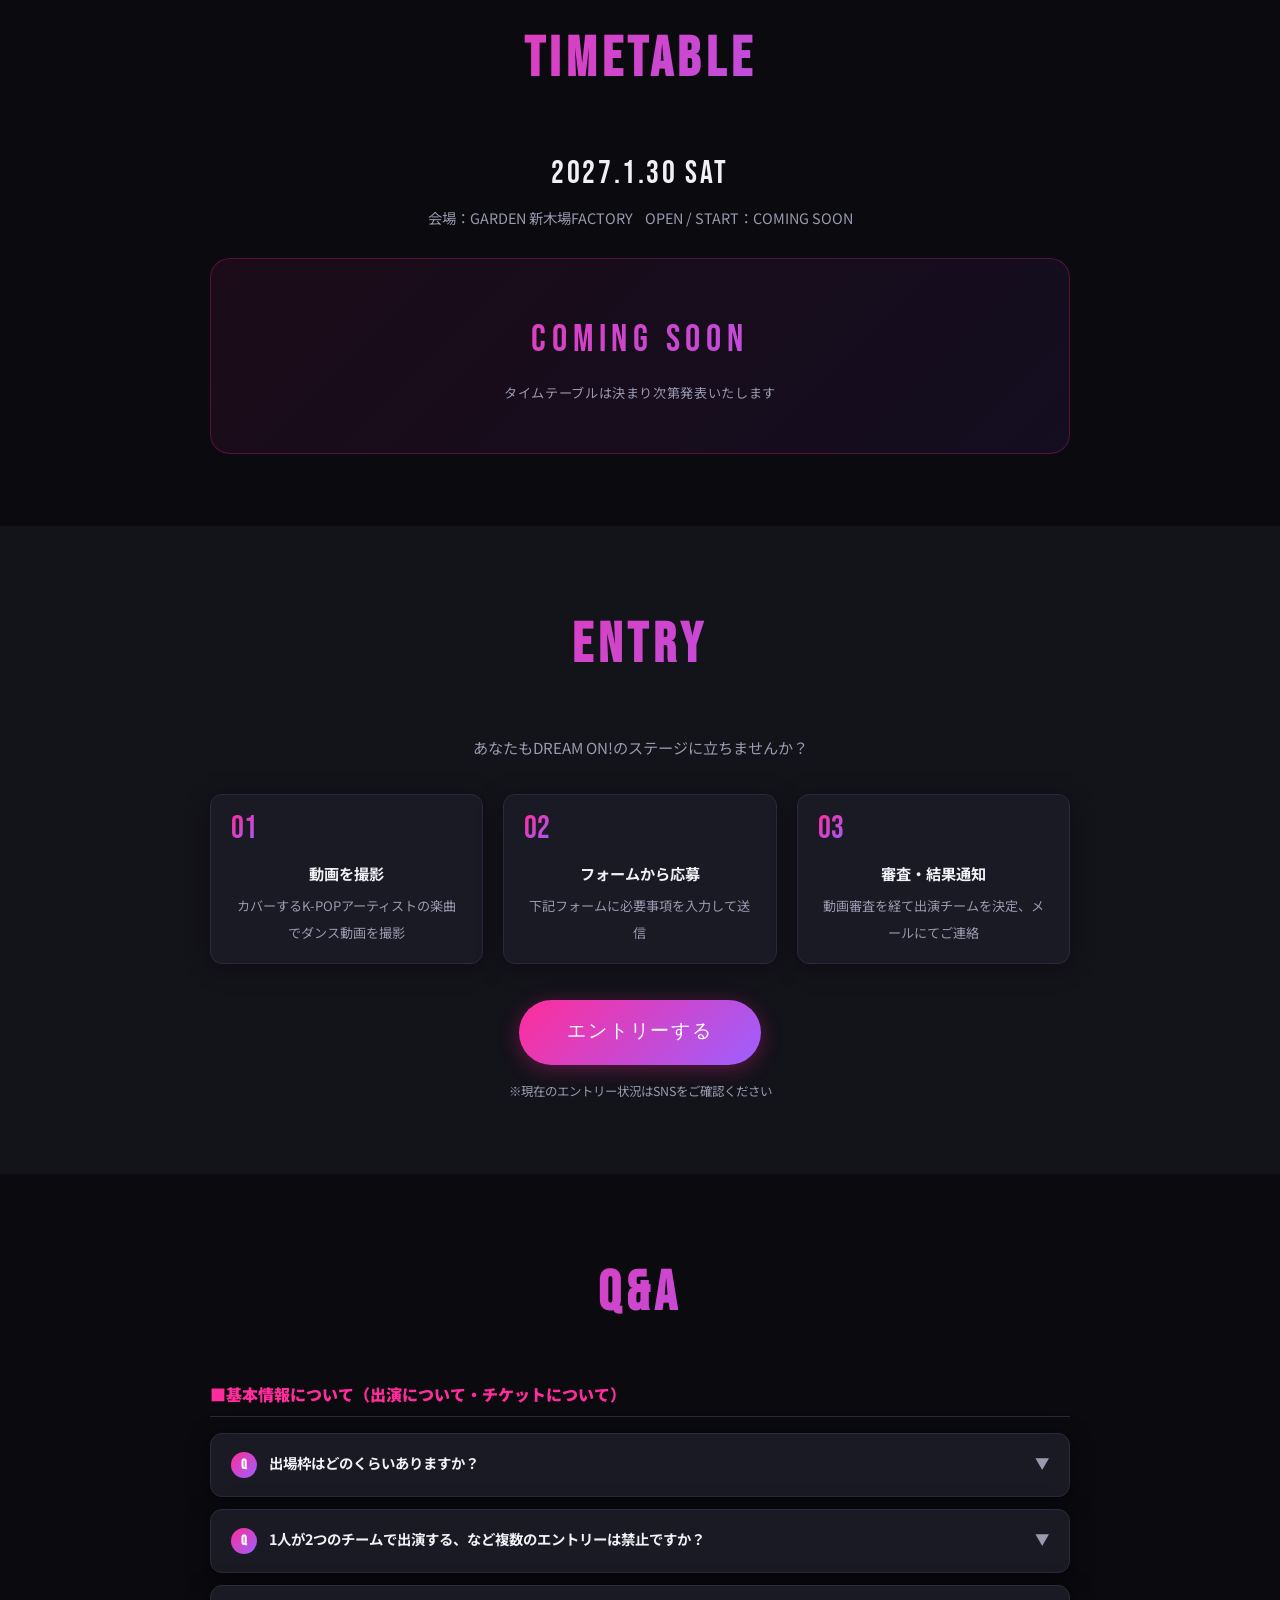
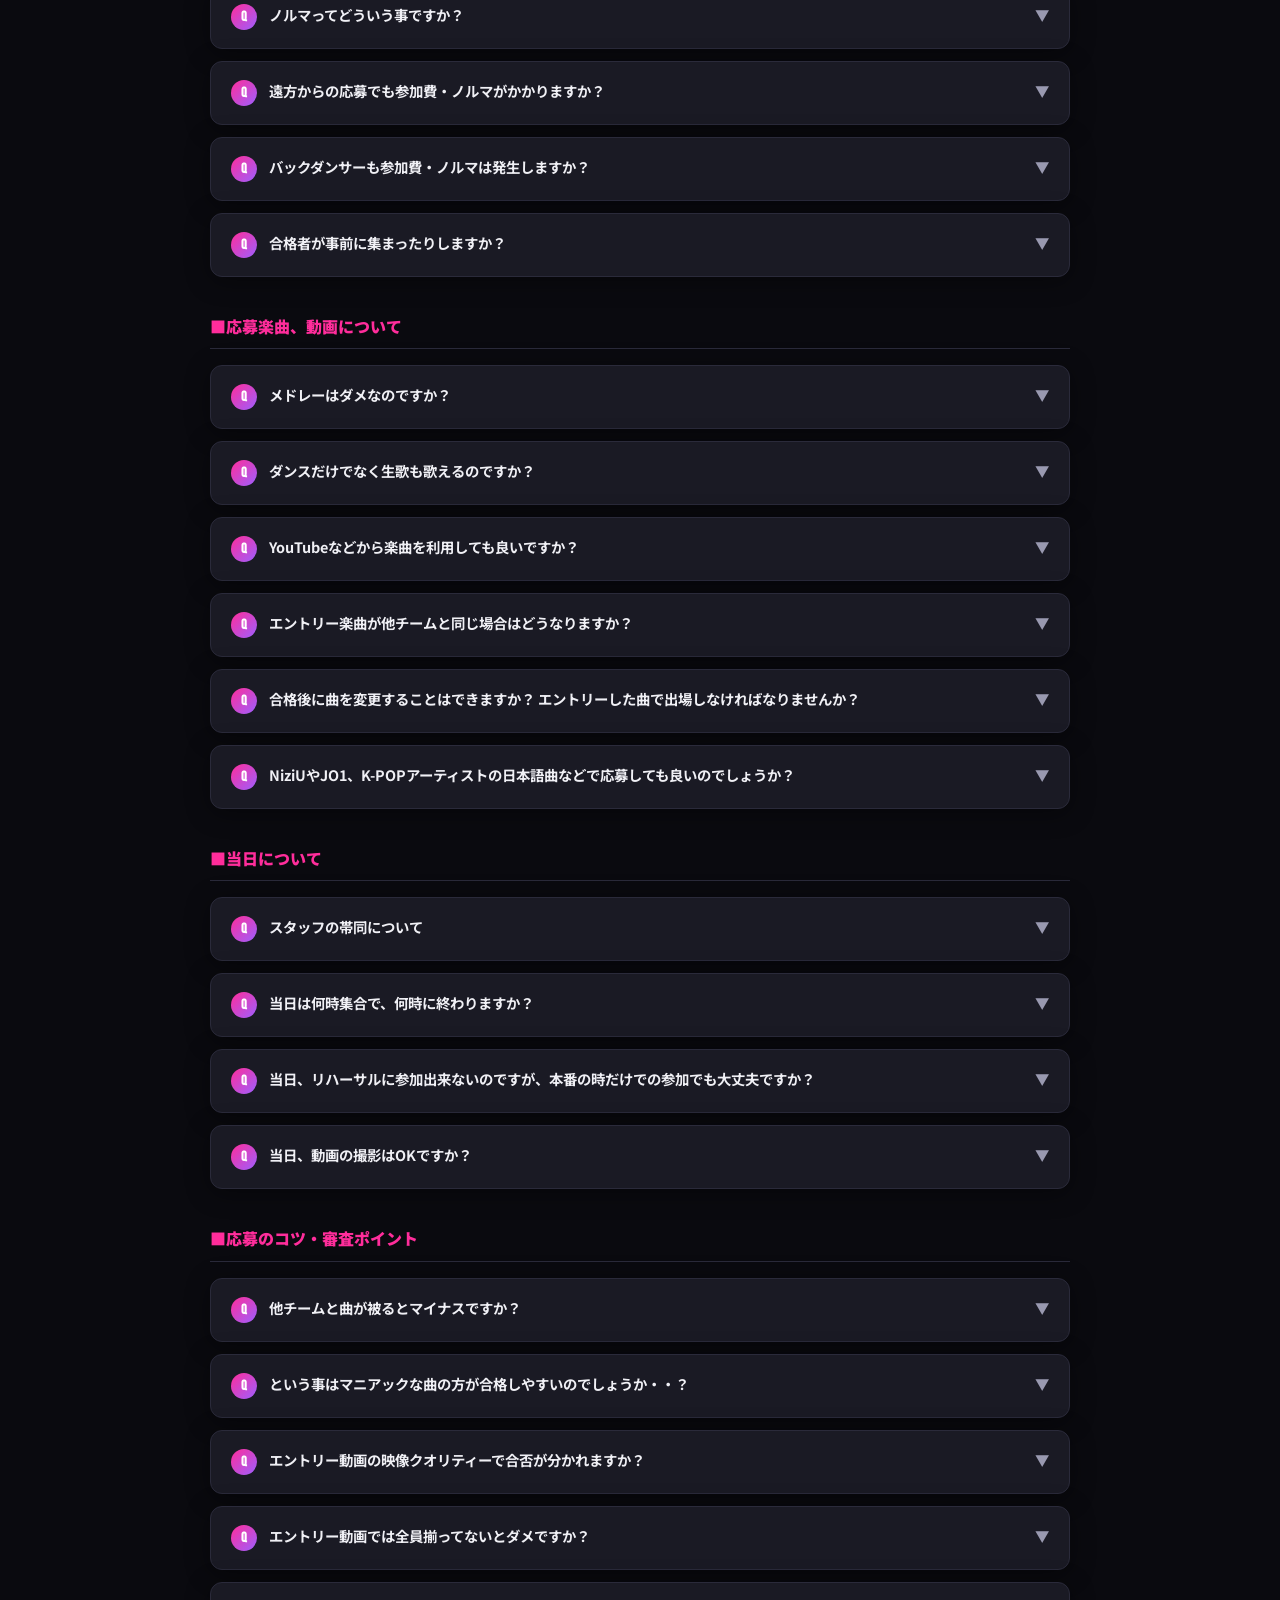
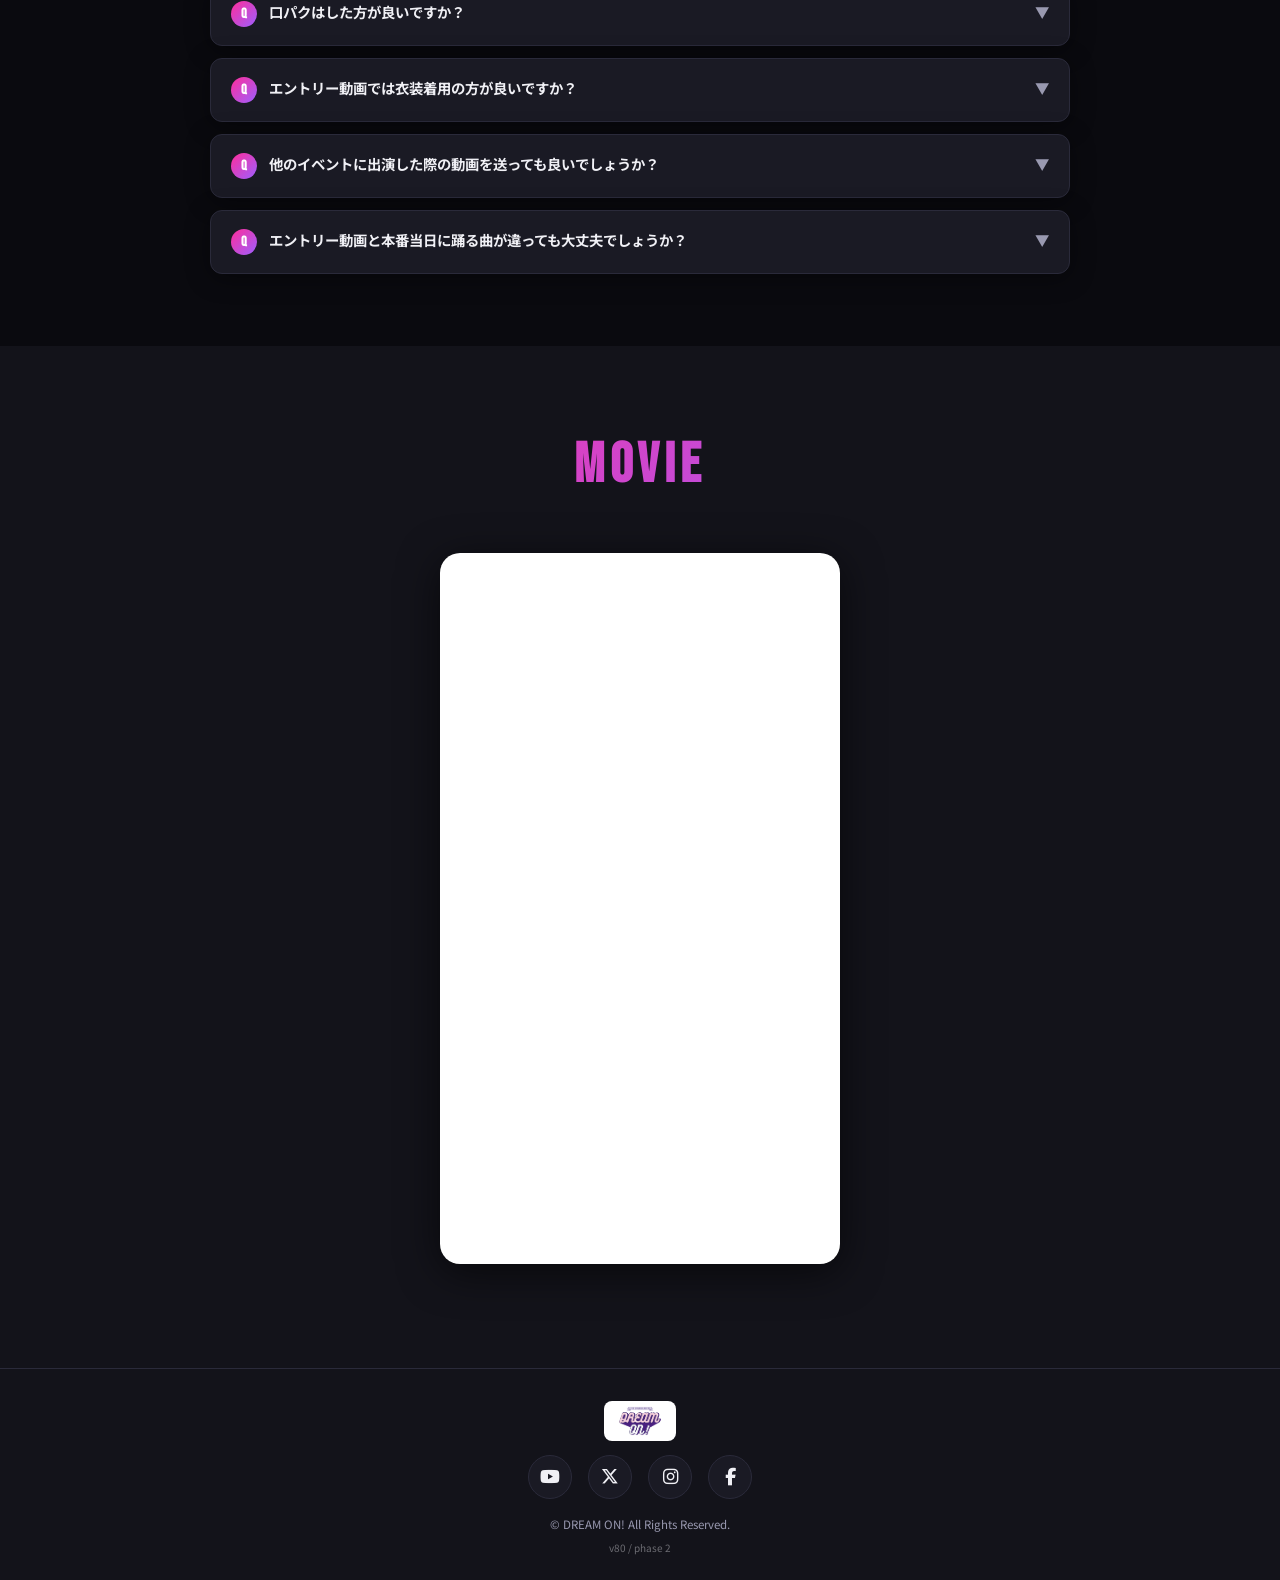
==== commit 37d8ab32: "Open DREAM ON Vol.32 entries with the current application form" ====
--- a/index.html
+++ b/index.html
@@ -1,7 +1,7 @@
 <!-- ============================================
      FILE TYPE : HTML
      SITE      : DREAM ON! (ドリオン)
-     VERSION   : 79
+     VERSION   : 80
 ============================================ -->
 <!DOCTYPE html>
 <html lang="ja">
@@ -151,5 +151,5 @@
 <!-- ============================================
      FILE TYPE : HTML
      SITE      : DREAM ON! (ドリオン)
-     VERSION   : 79
+     VERSION   : 80
 ============================================ -->
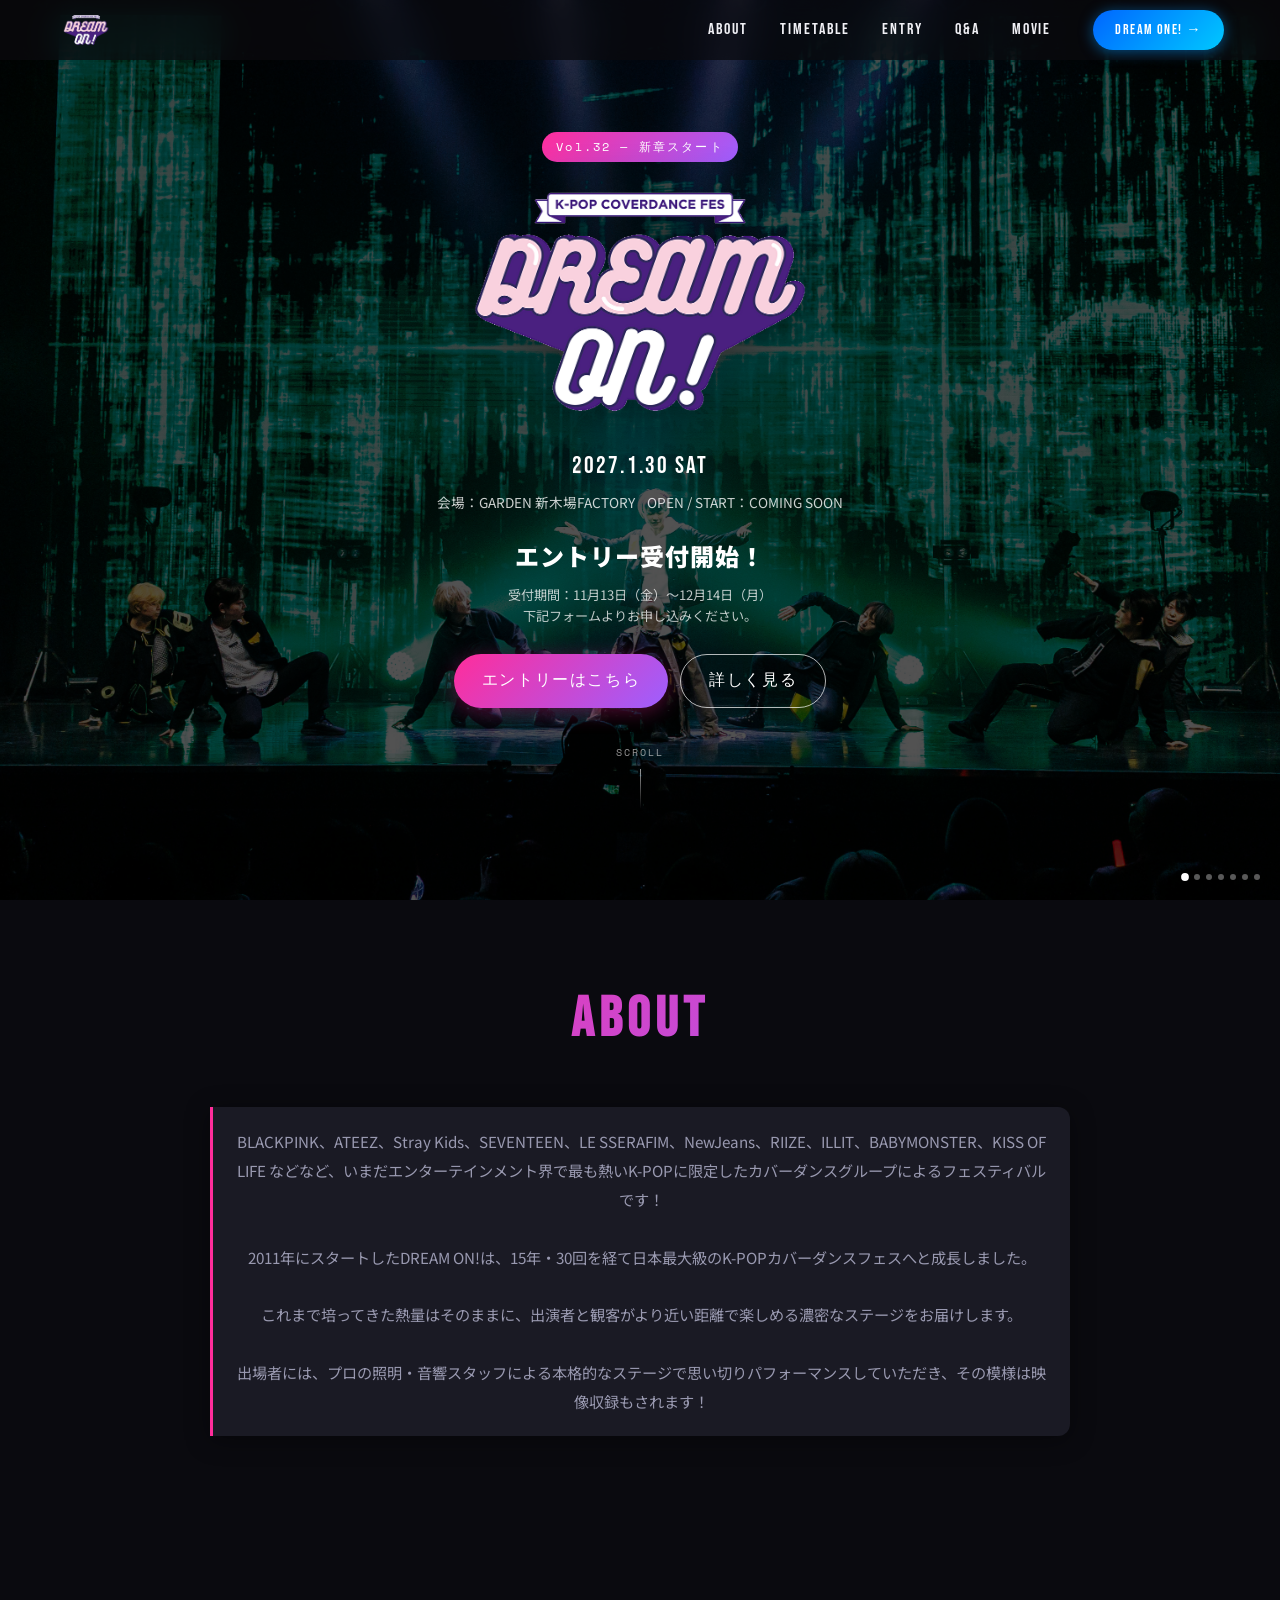
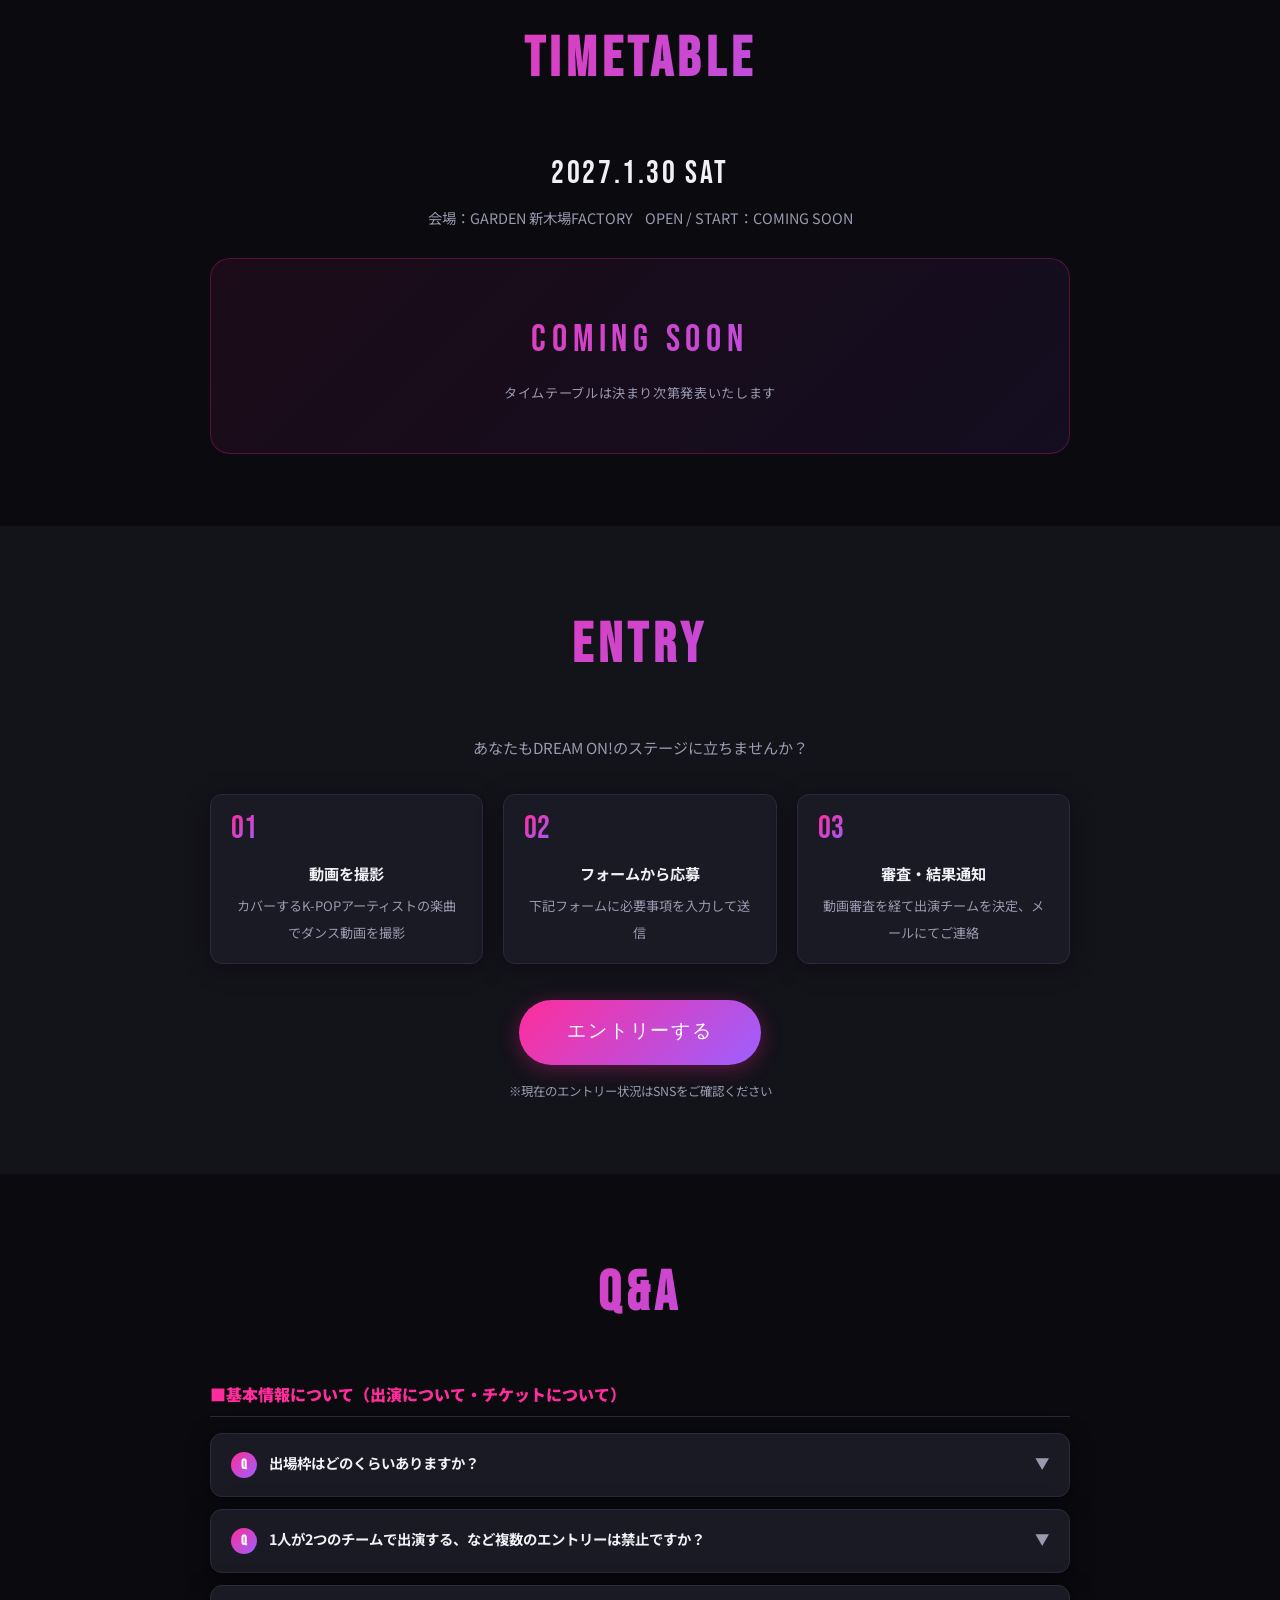
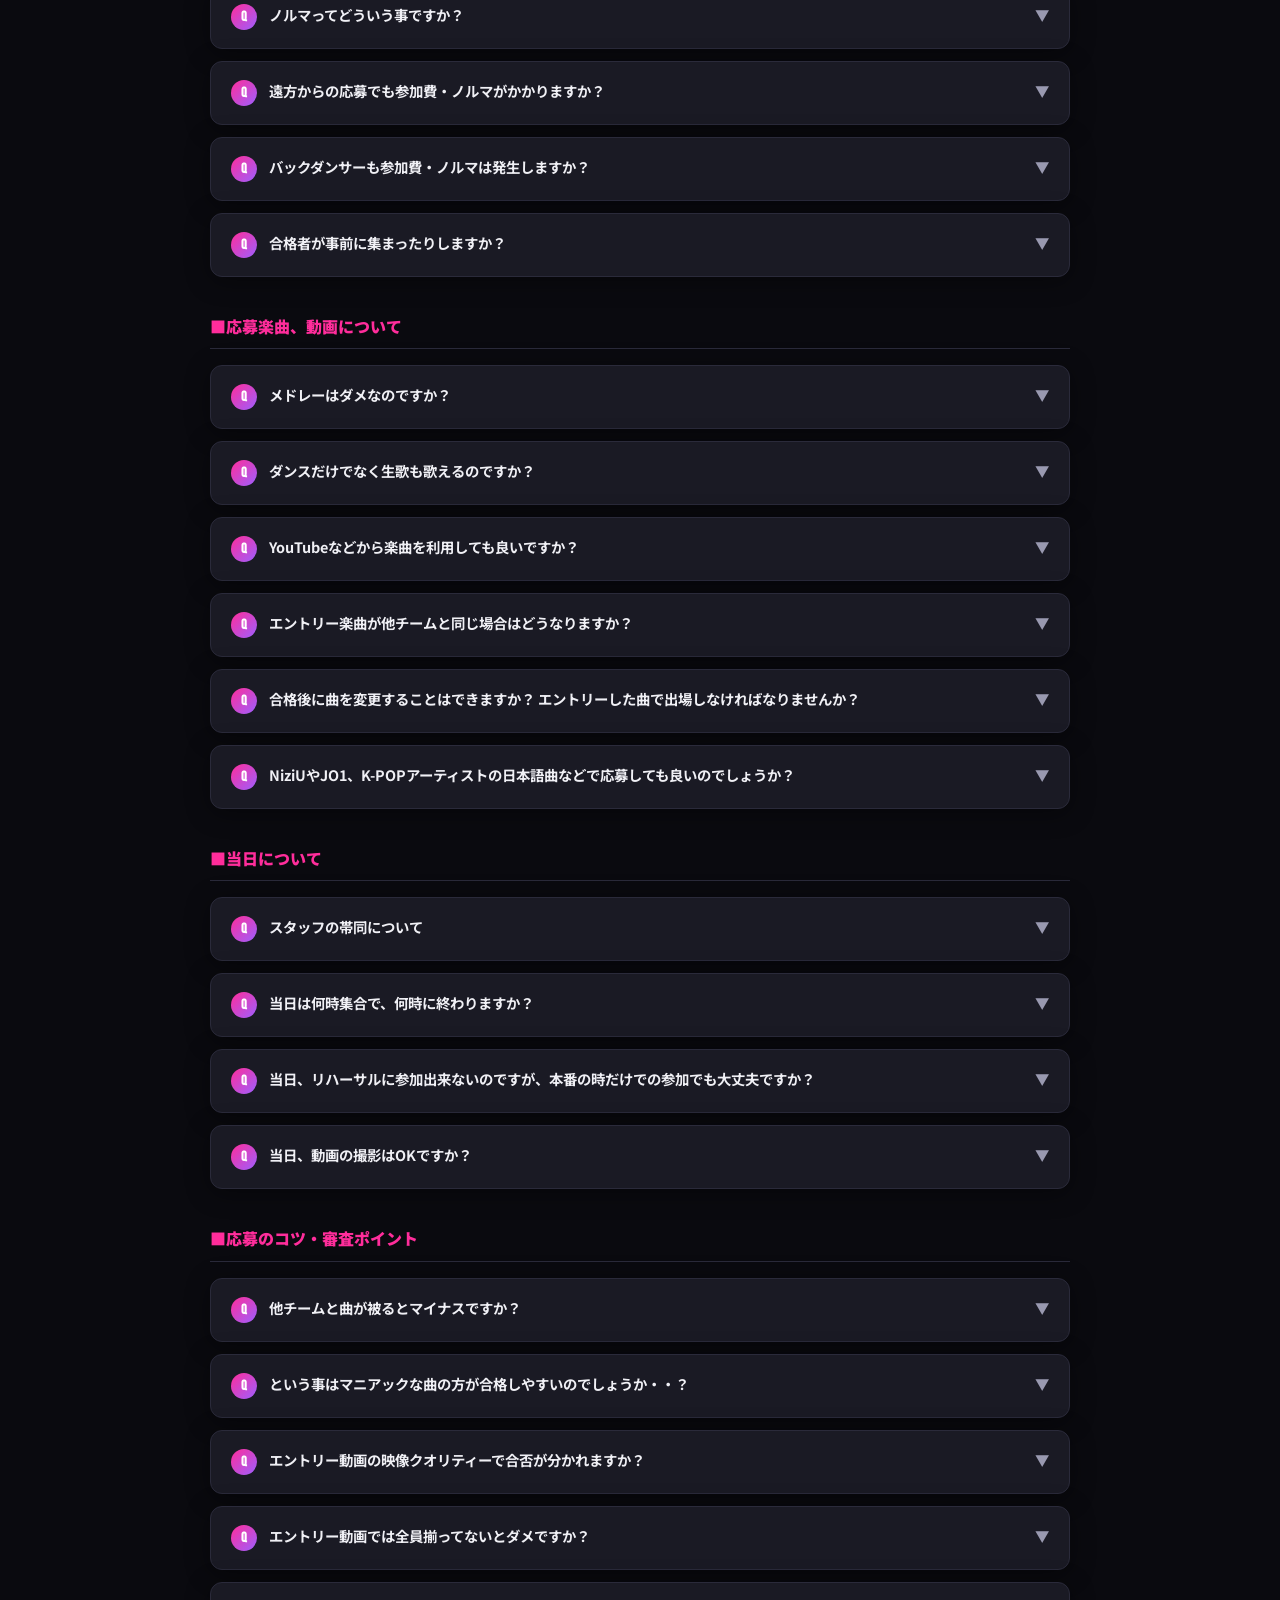
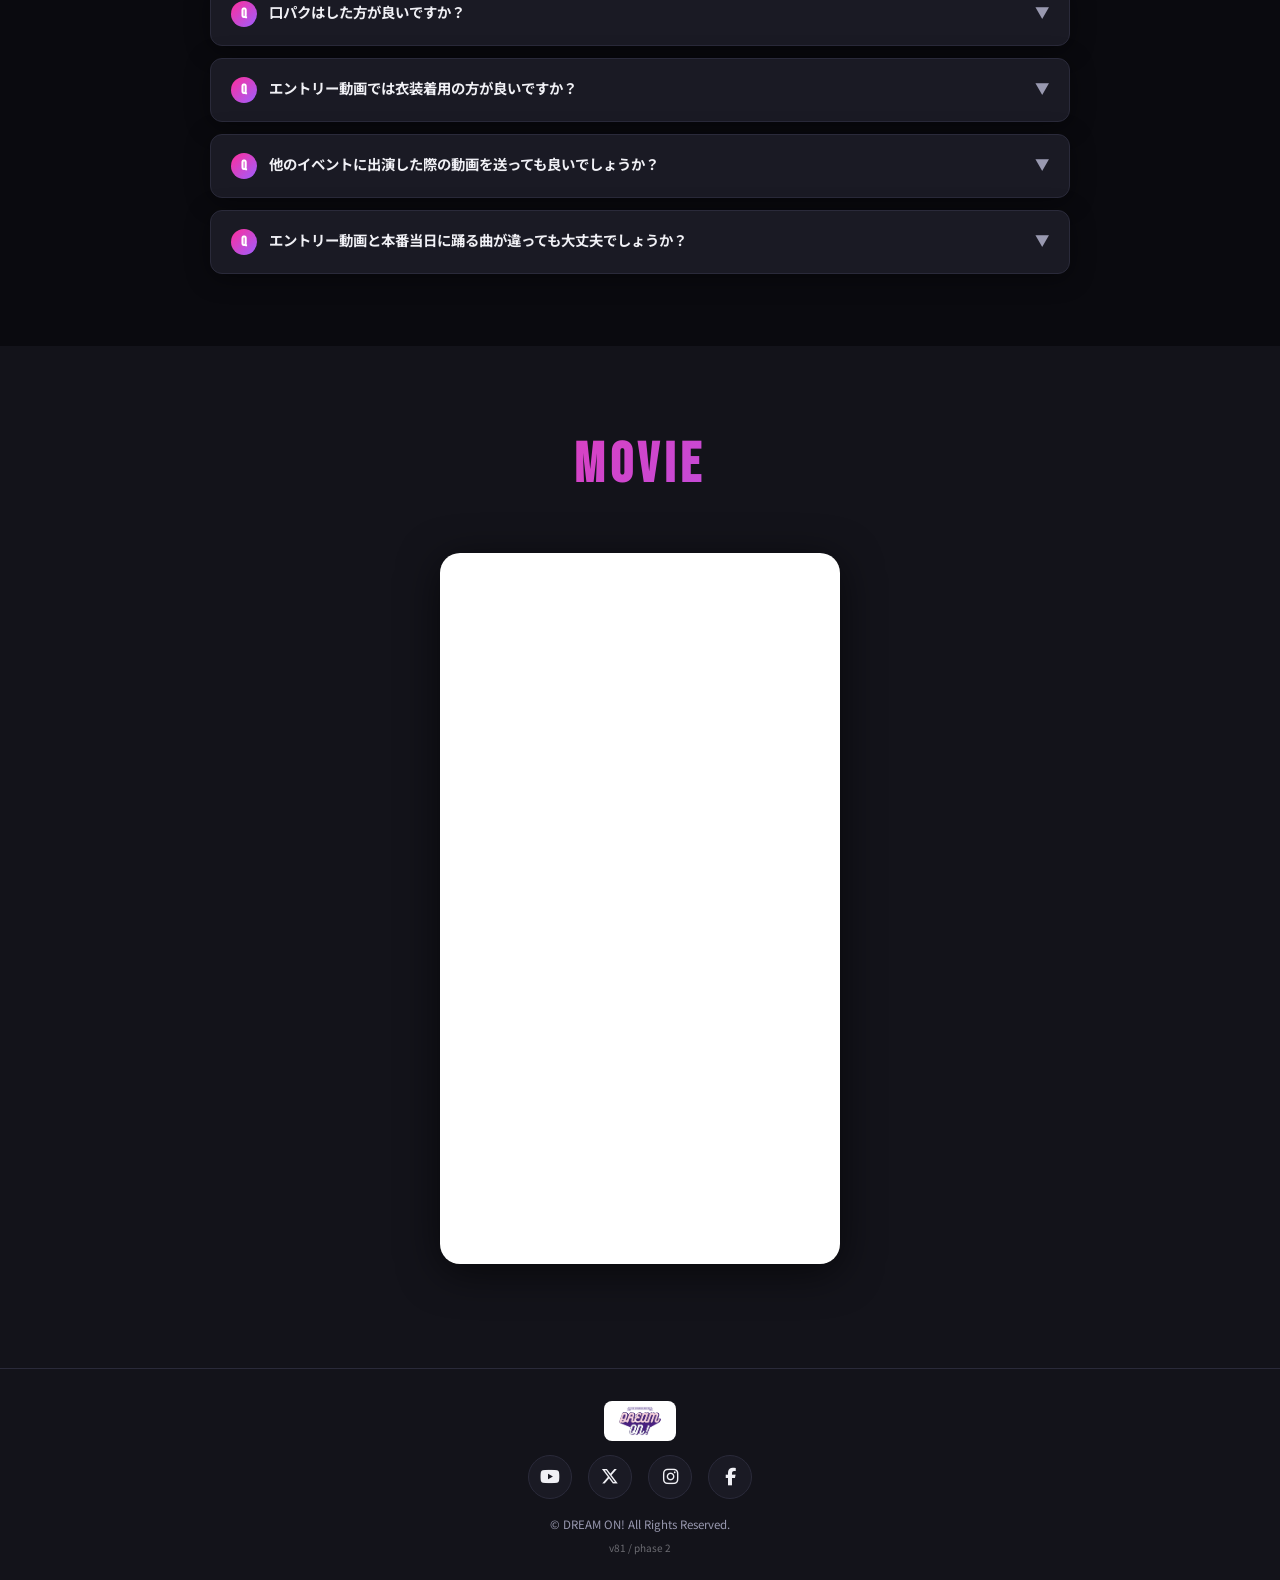
==== commit d7dc5195: "Announce DREAM ON entry opening" ====
--- a/index.html
+++ b/index.html
@@ -1,7 +1,7 @@
 <!-- ============================================
      FILE TYPE : HTML
      SITE      : DREAM ON! (ドリオン)
-     VERSION   : 80
+     VERSION   : 81
 ============================================ -->
 <!DOCTYPE html>
 <html lang="ja">
@@ -151,5 +151,5 @@
 <!-- ============================================
      FILE TYPE : HTML
      SITE      : DREAM ON! (ドリオン)
-     VERSION   : 80
+     VERSION   : 81
 ============================================ -->
